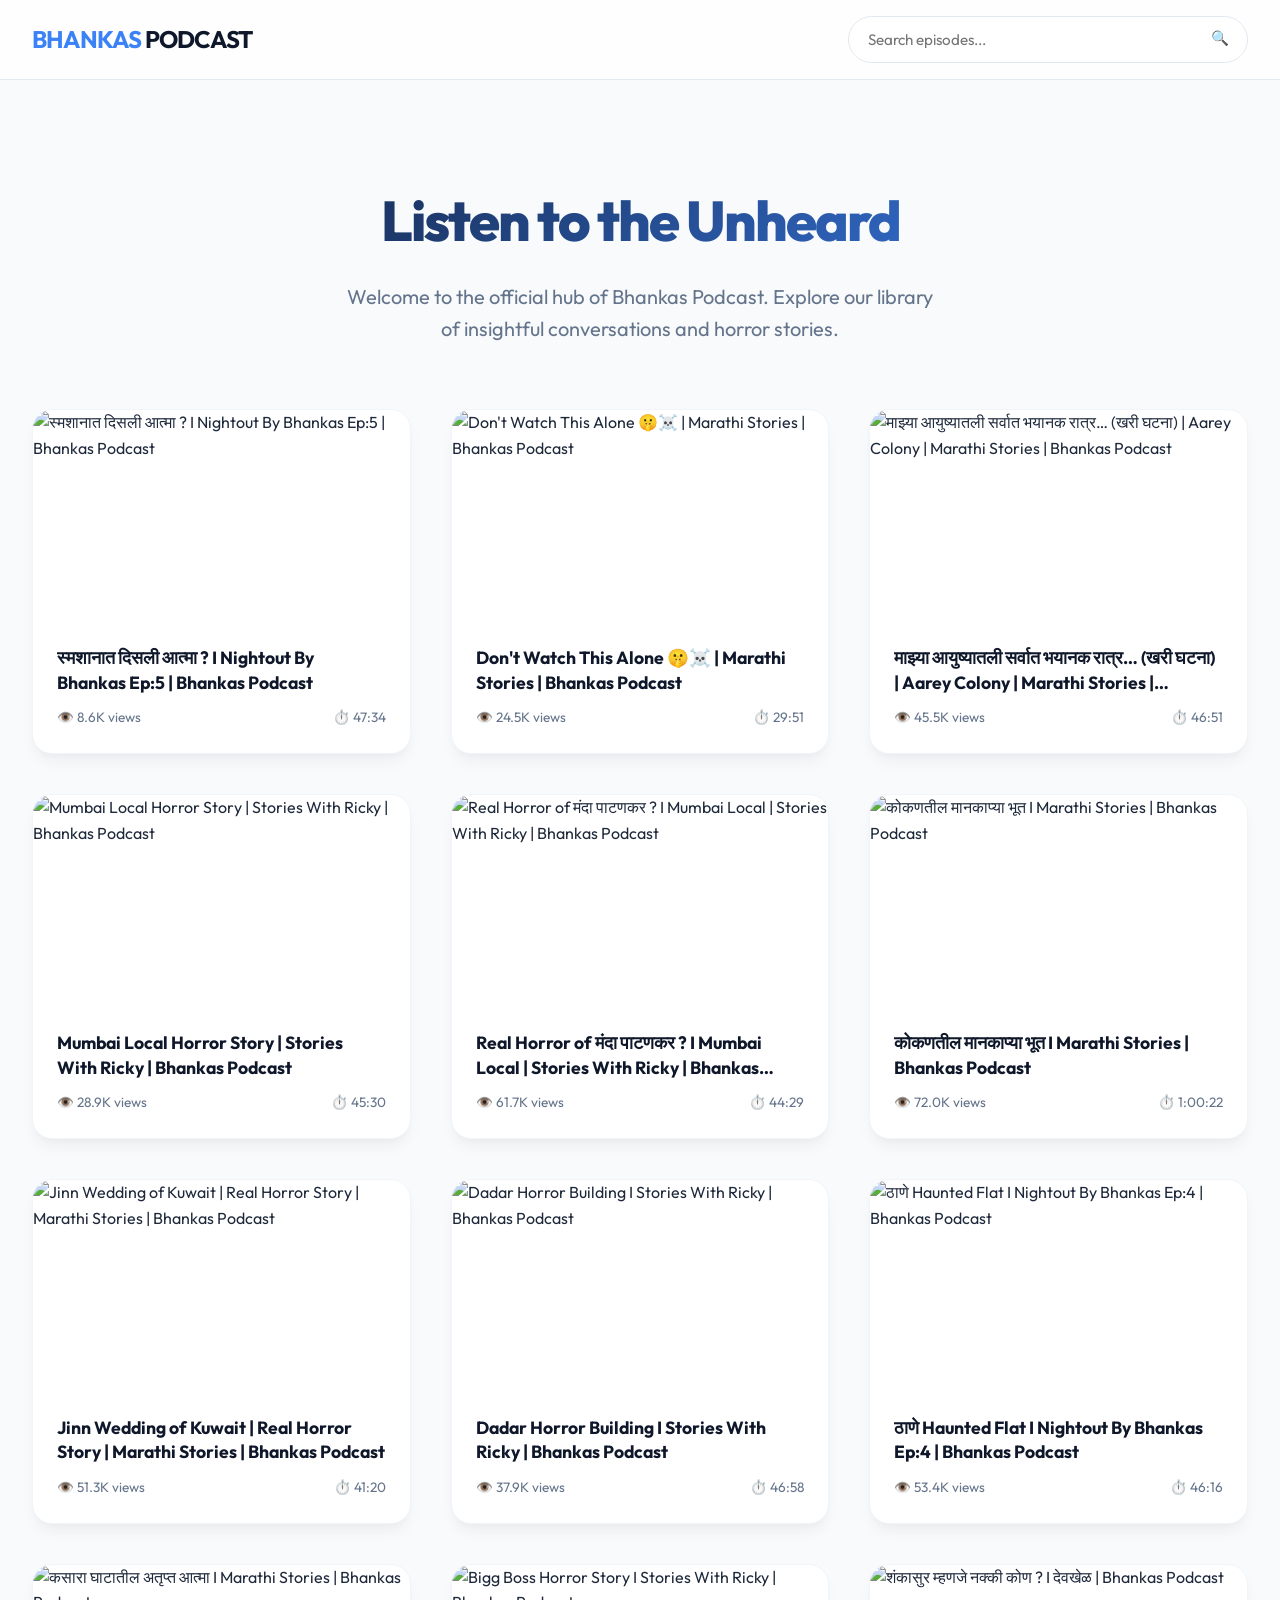
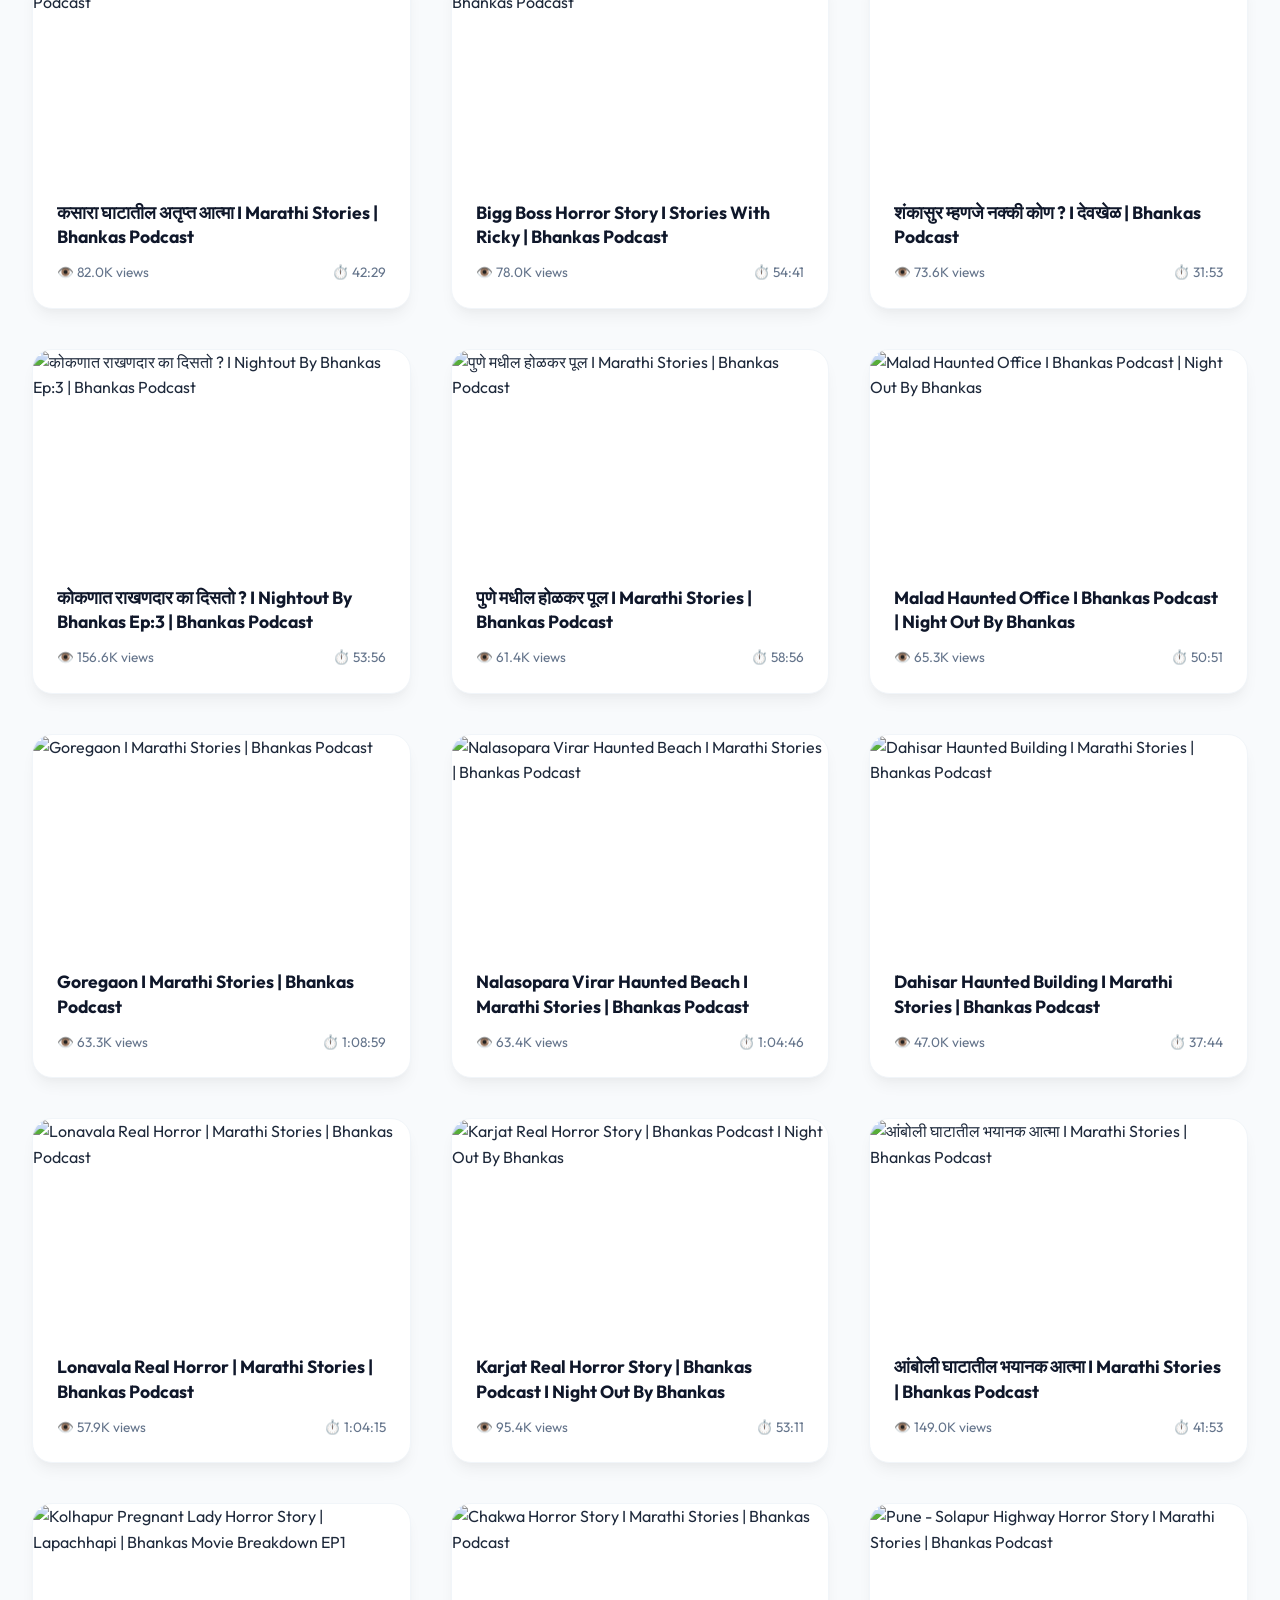
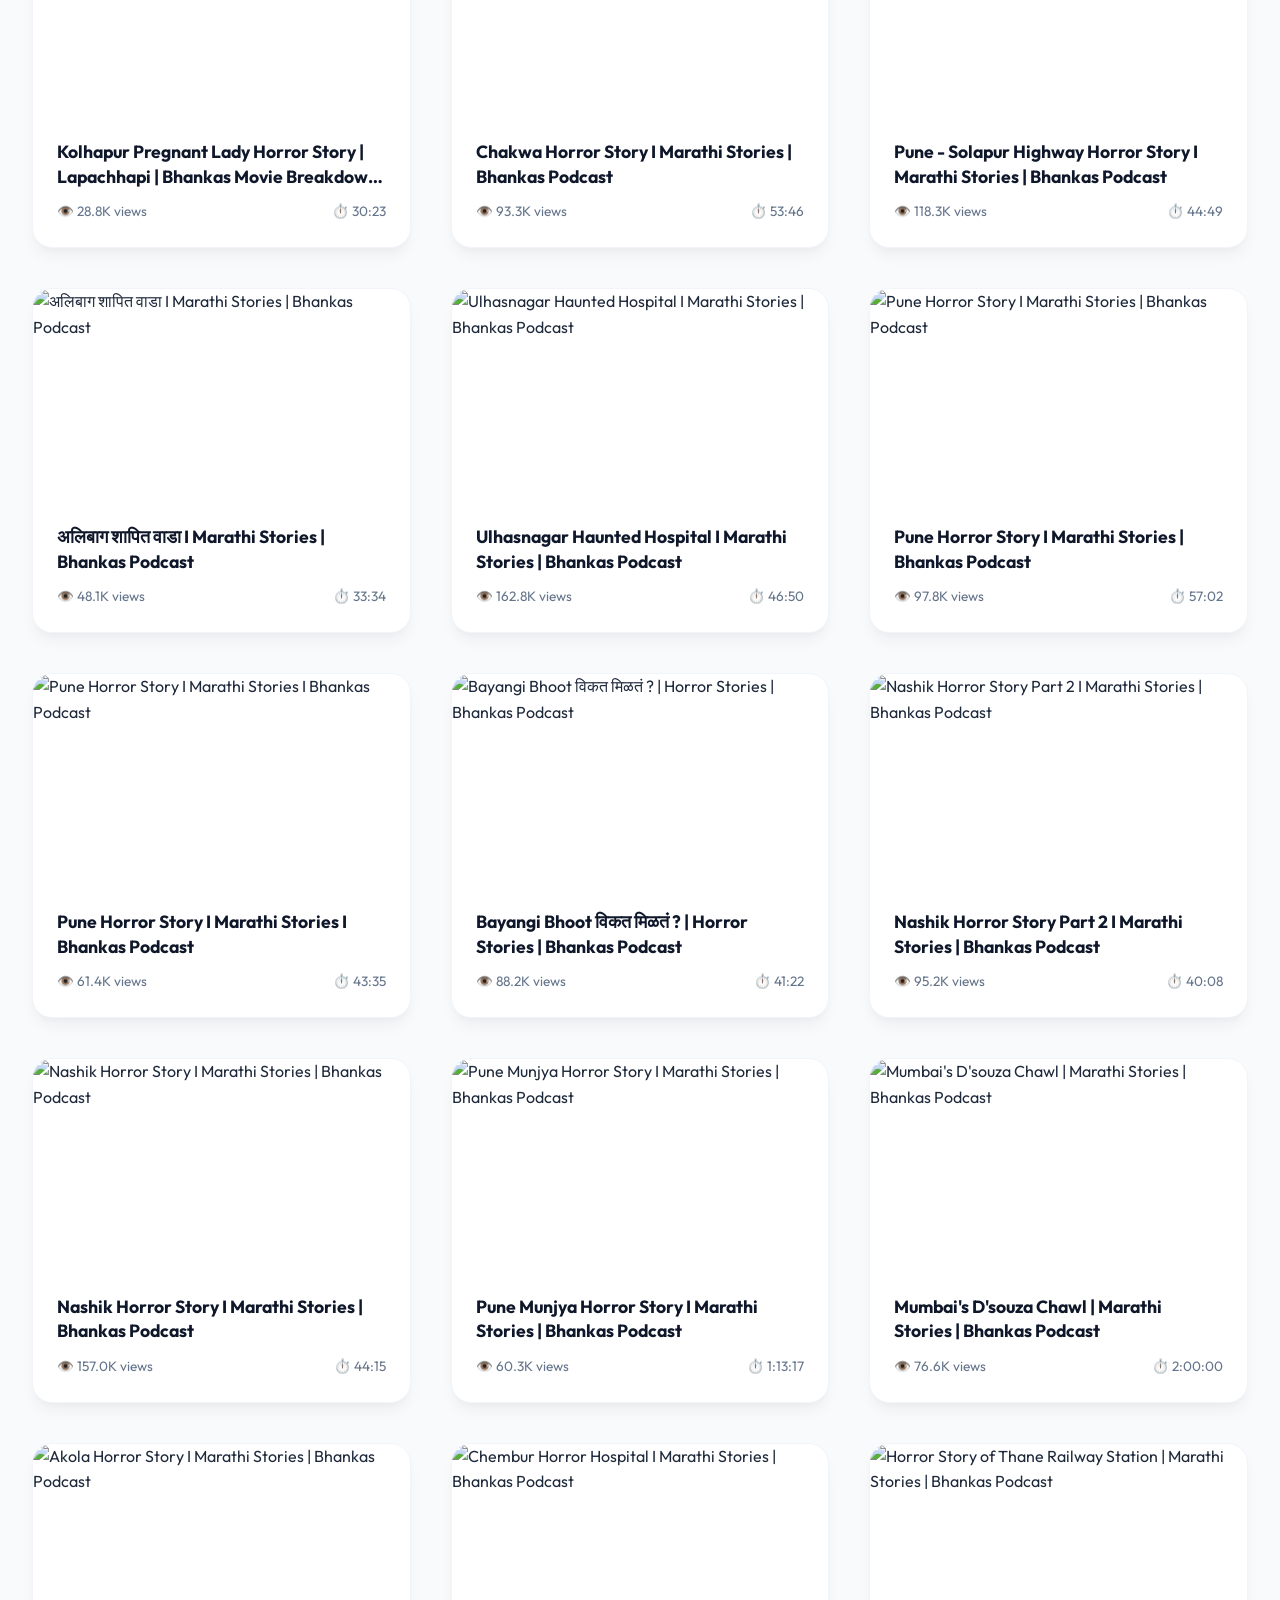
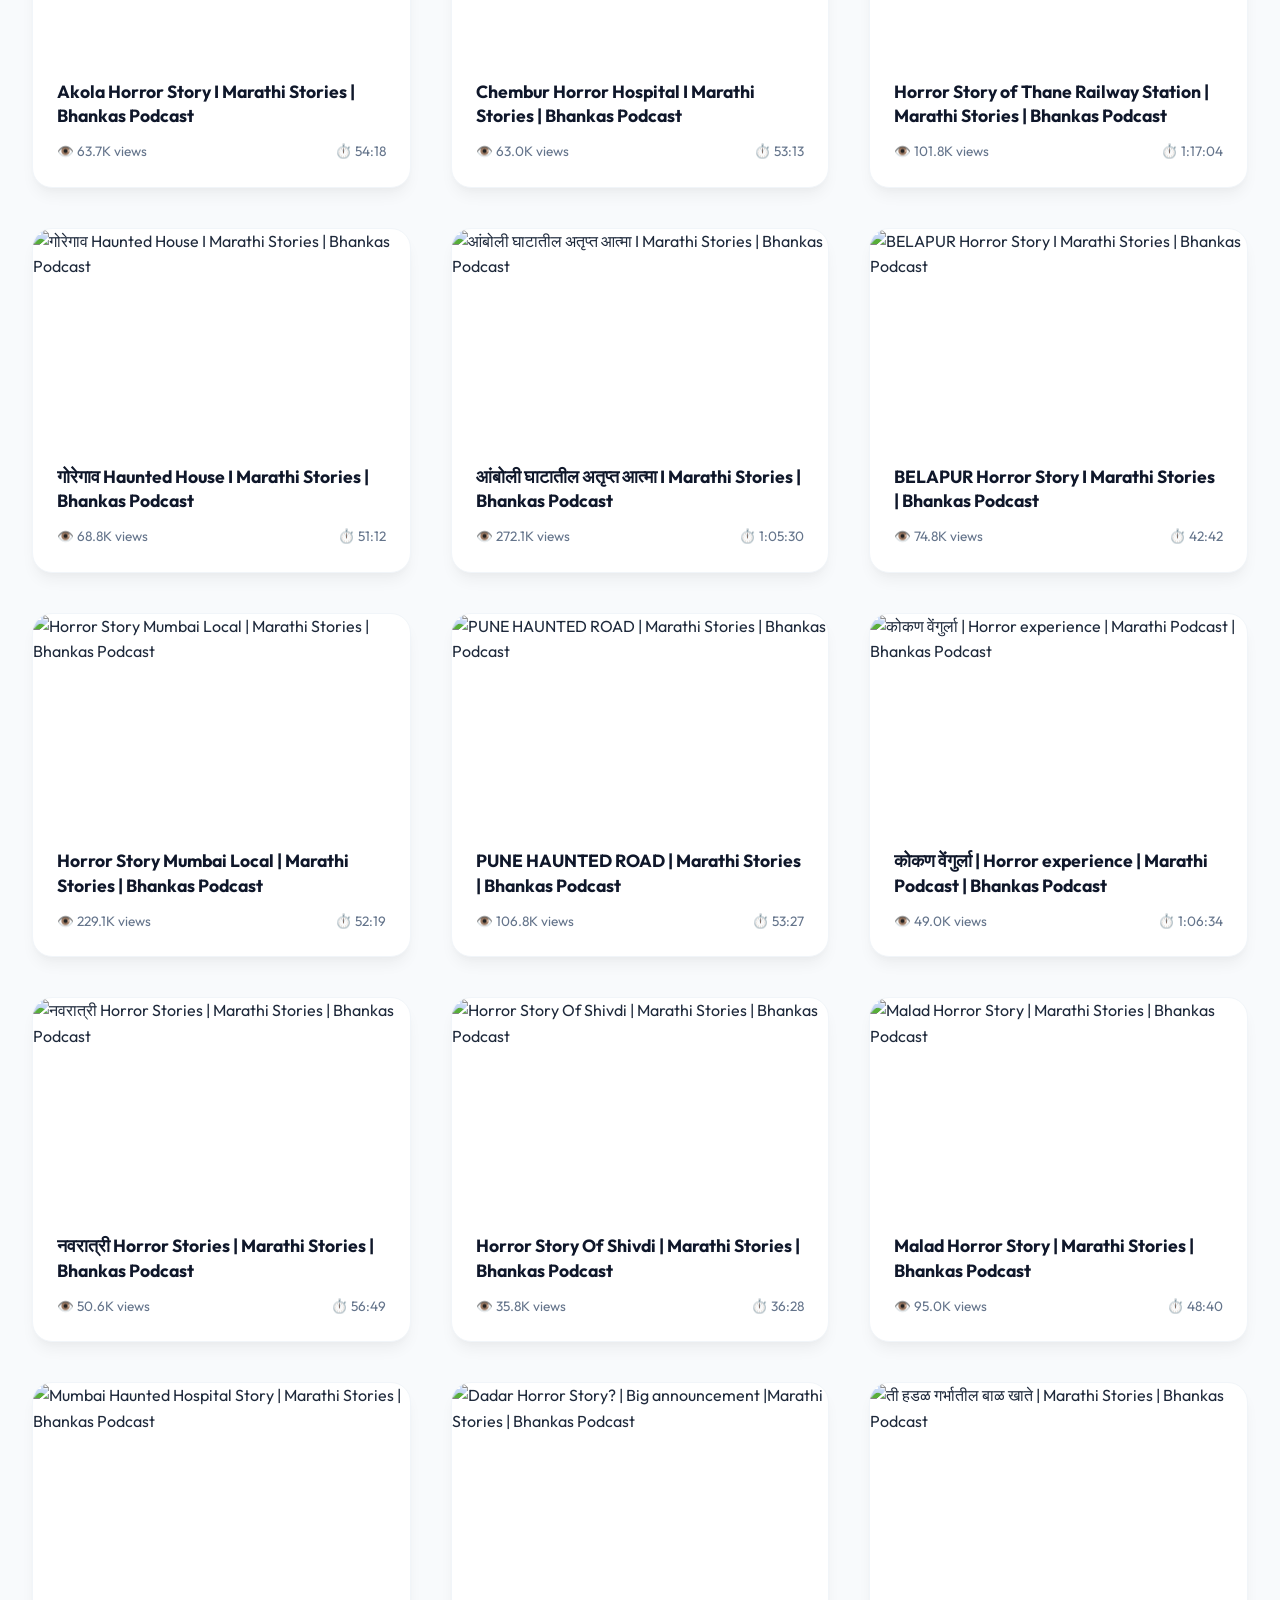
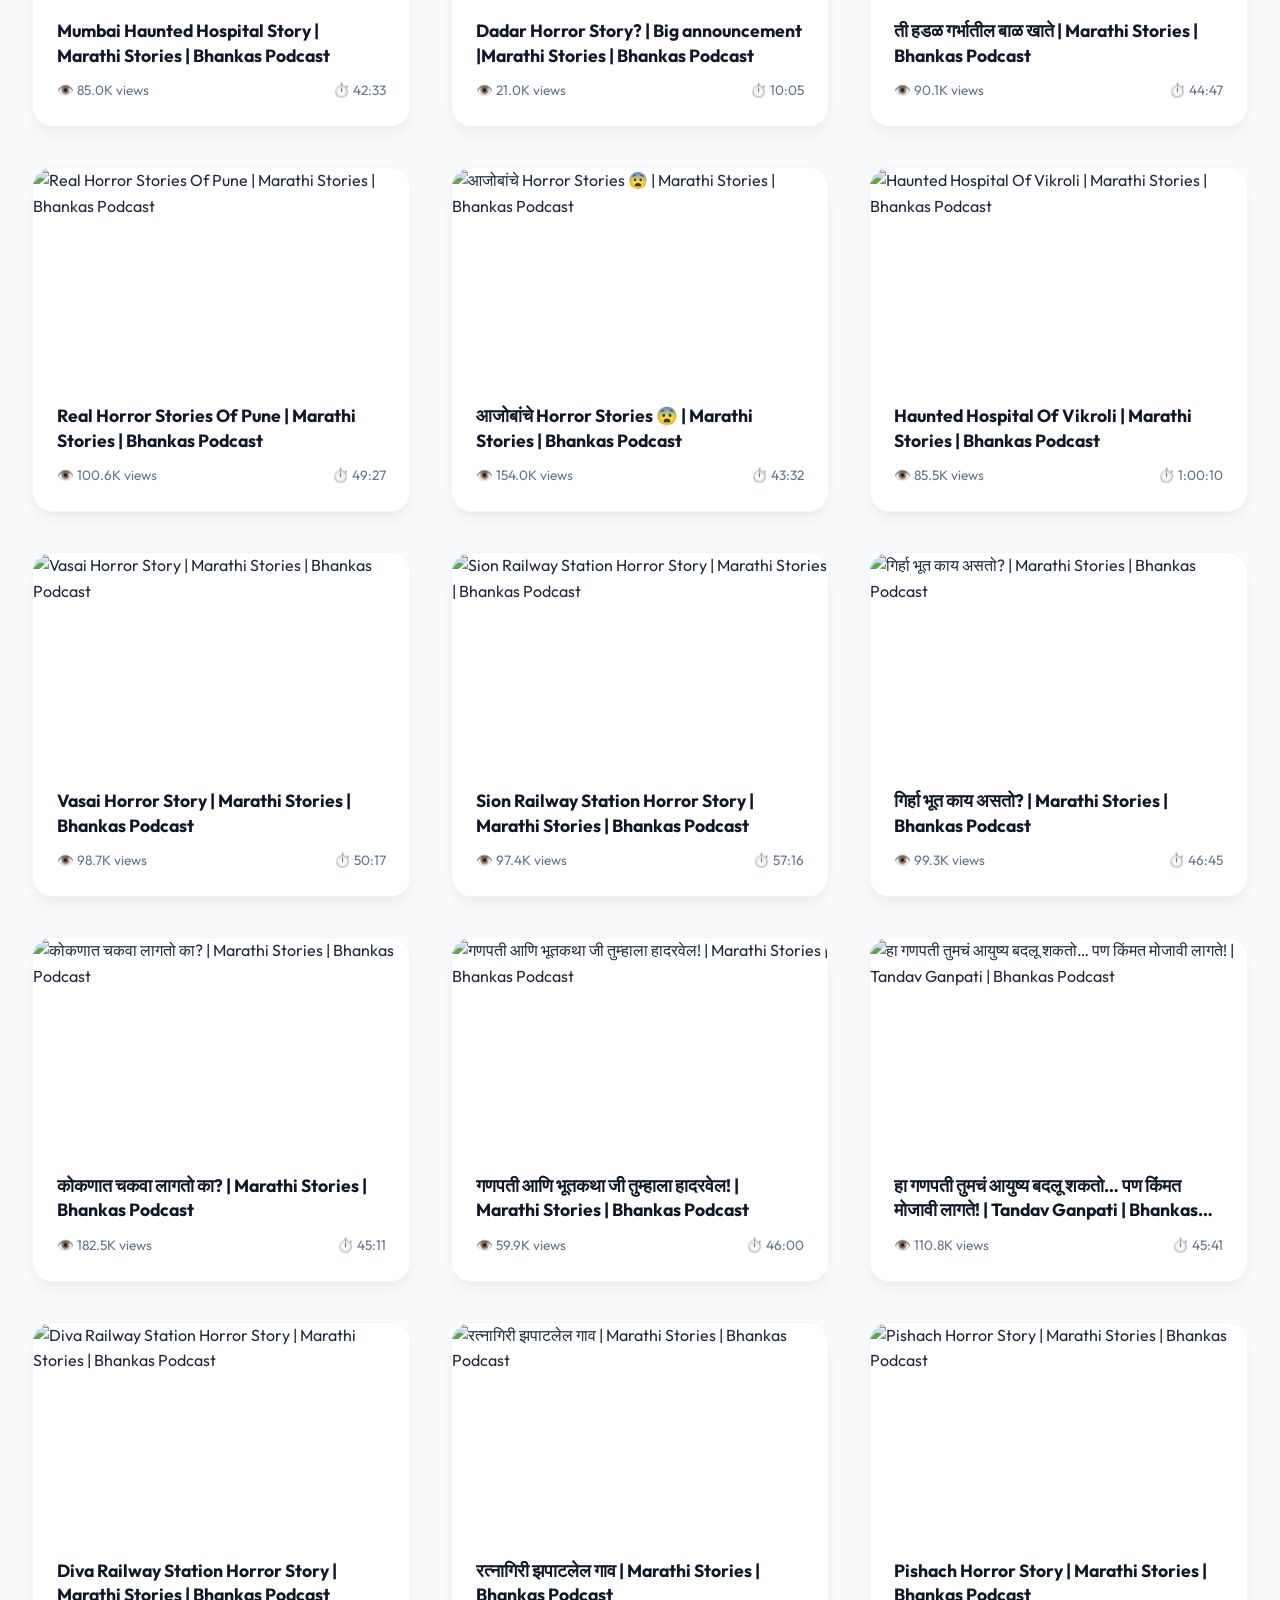
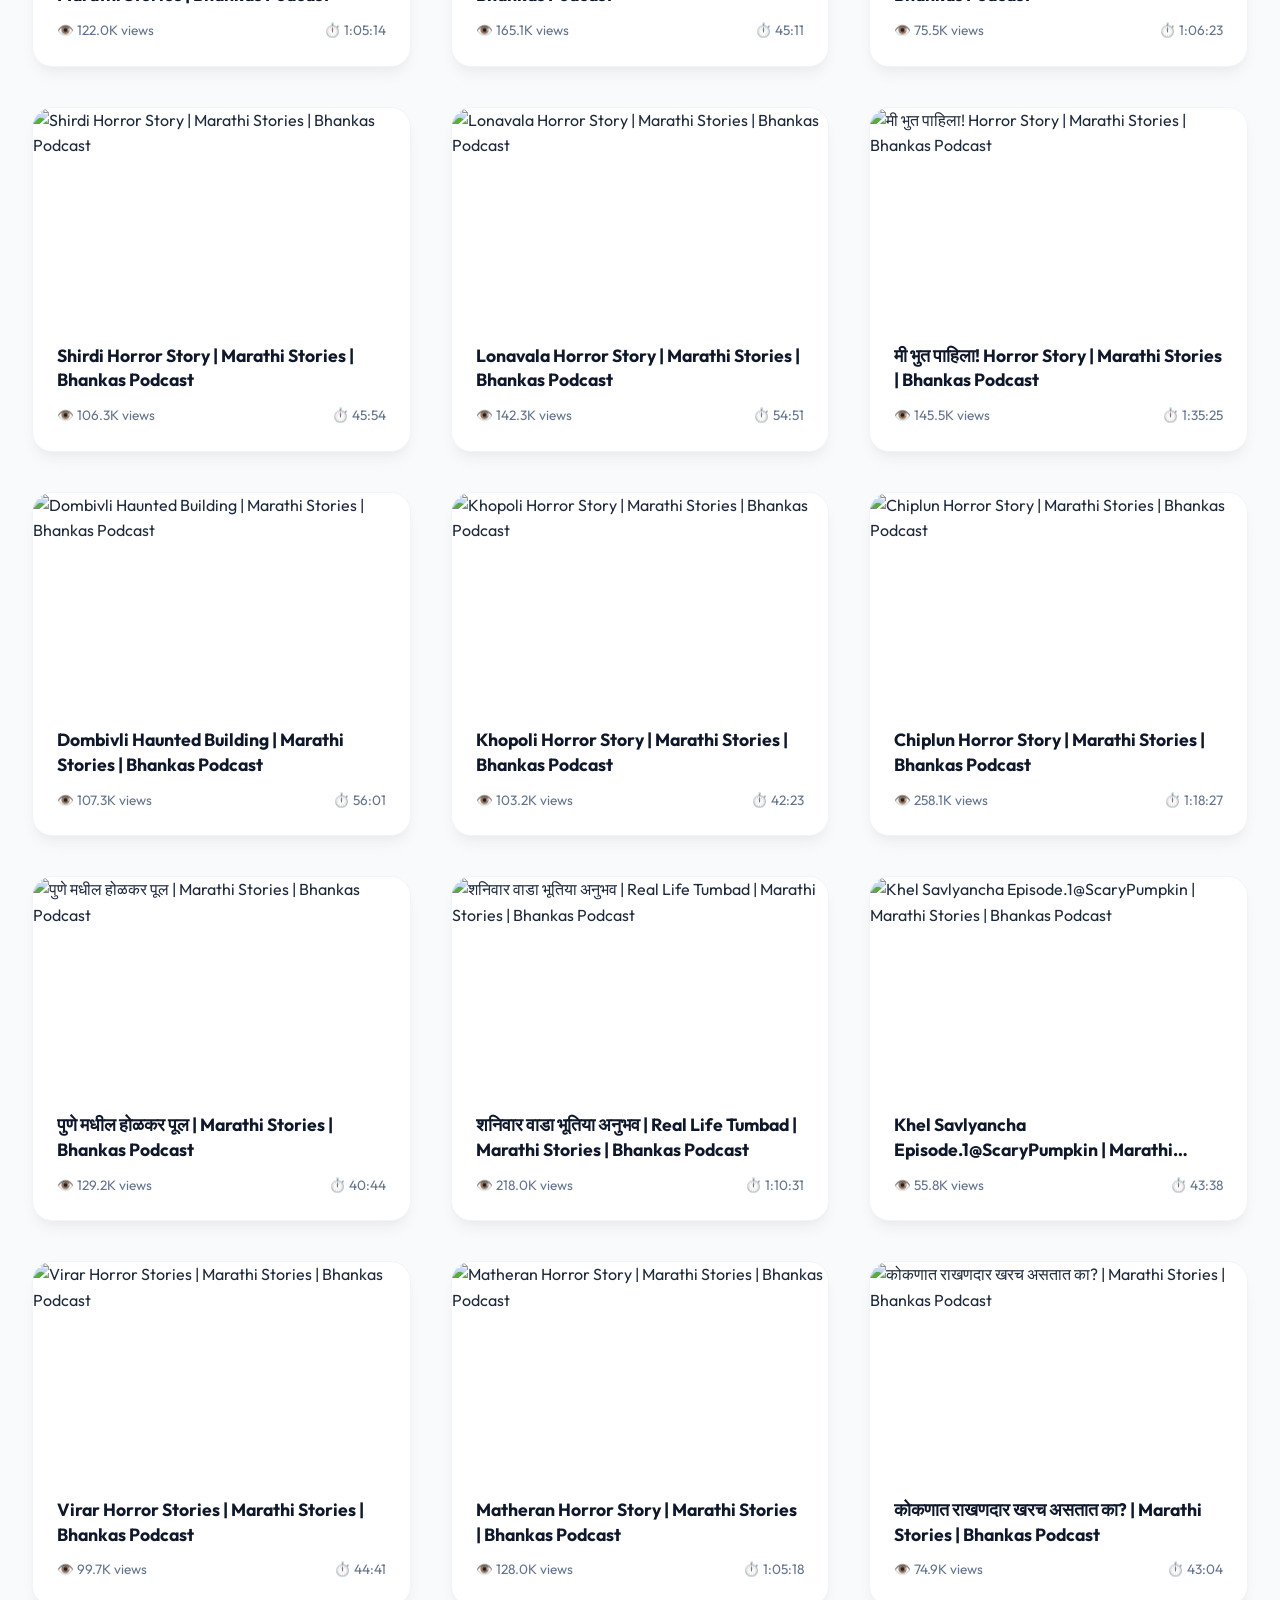
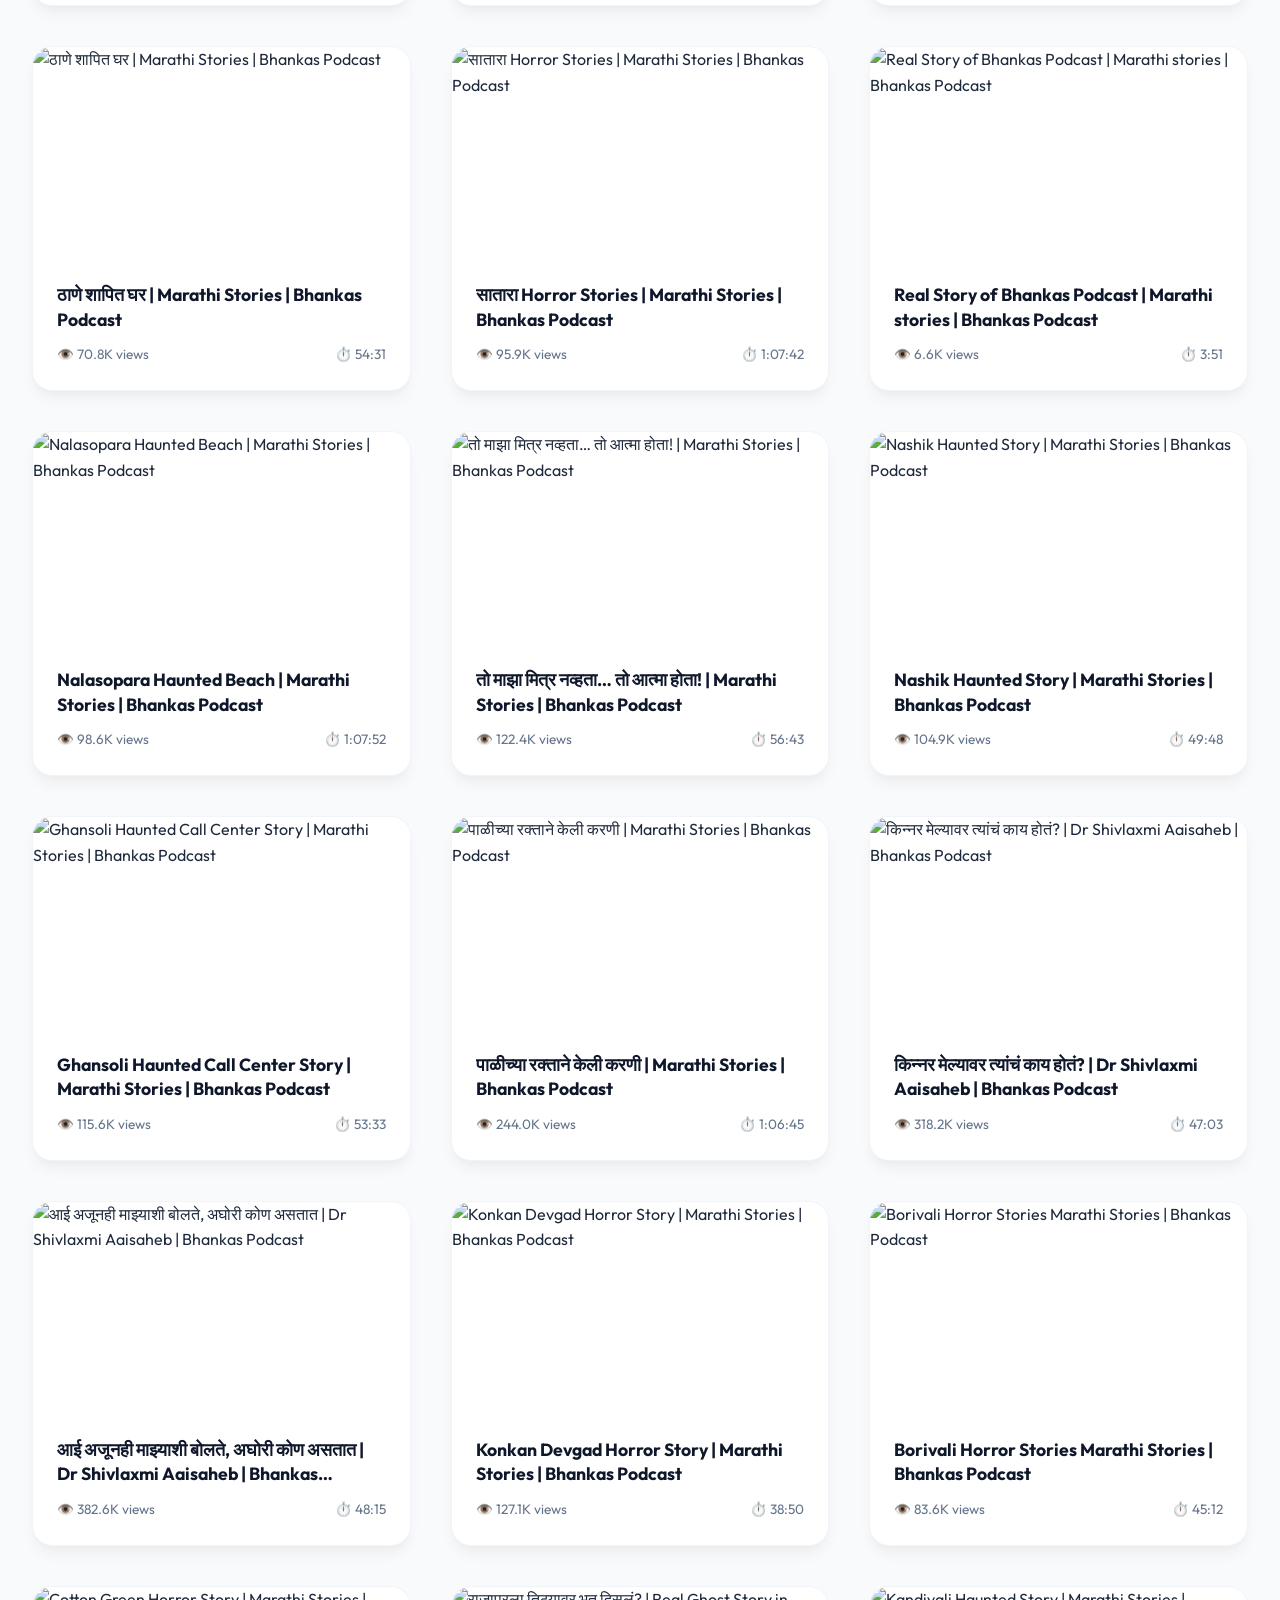
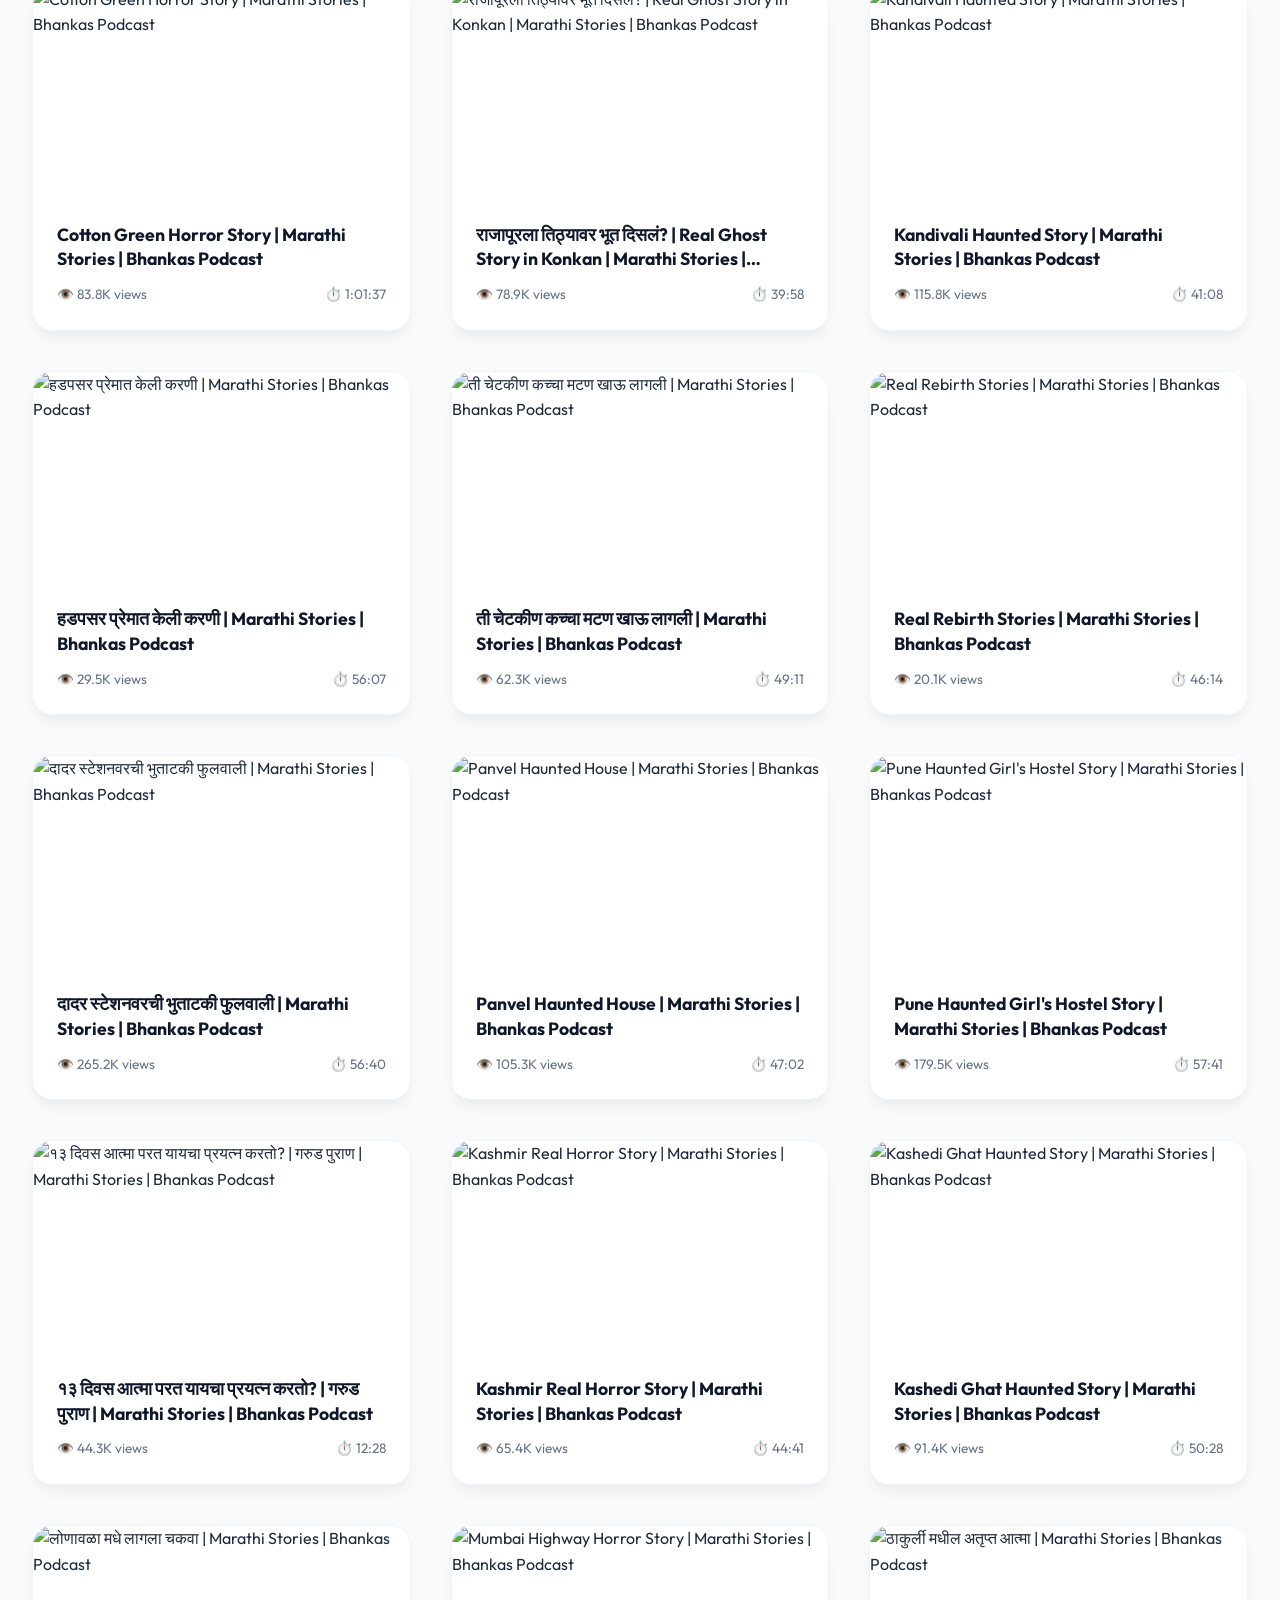
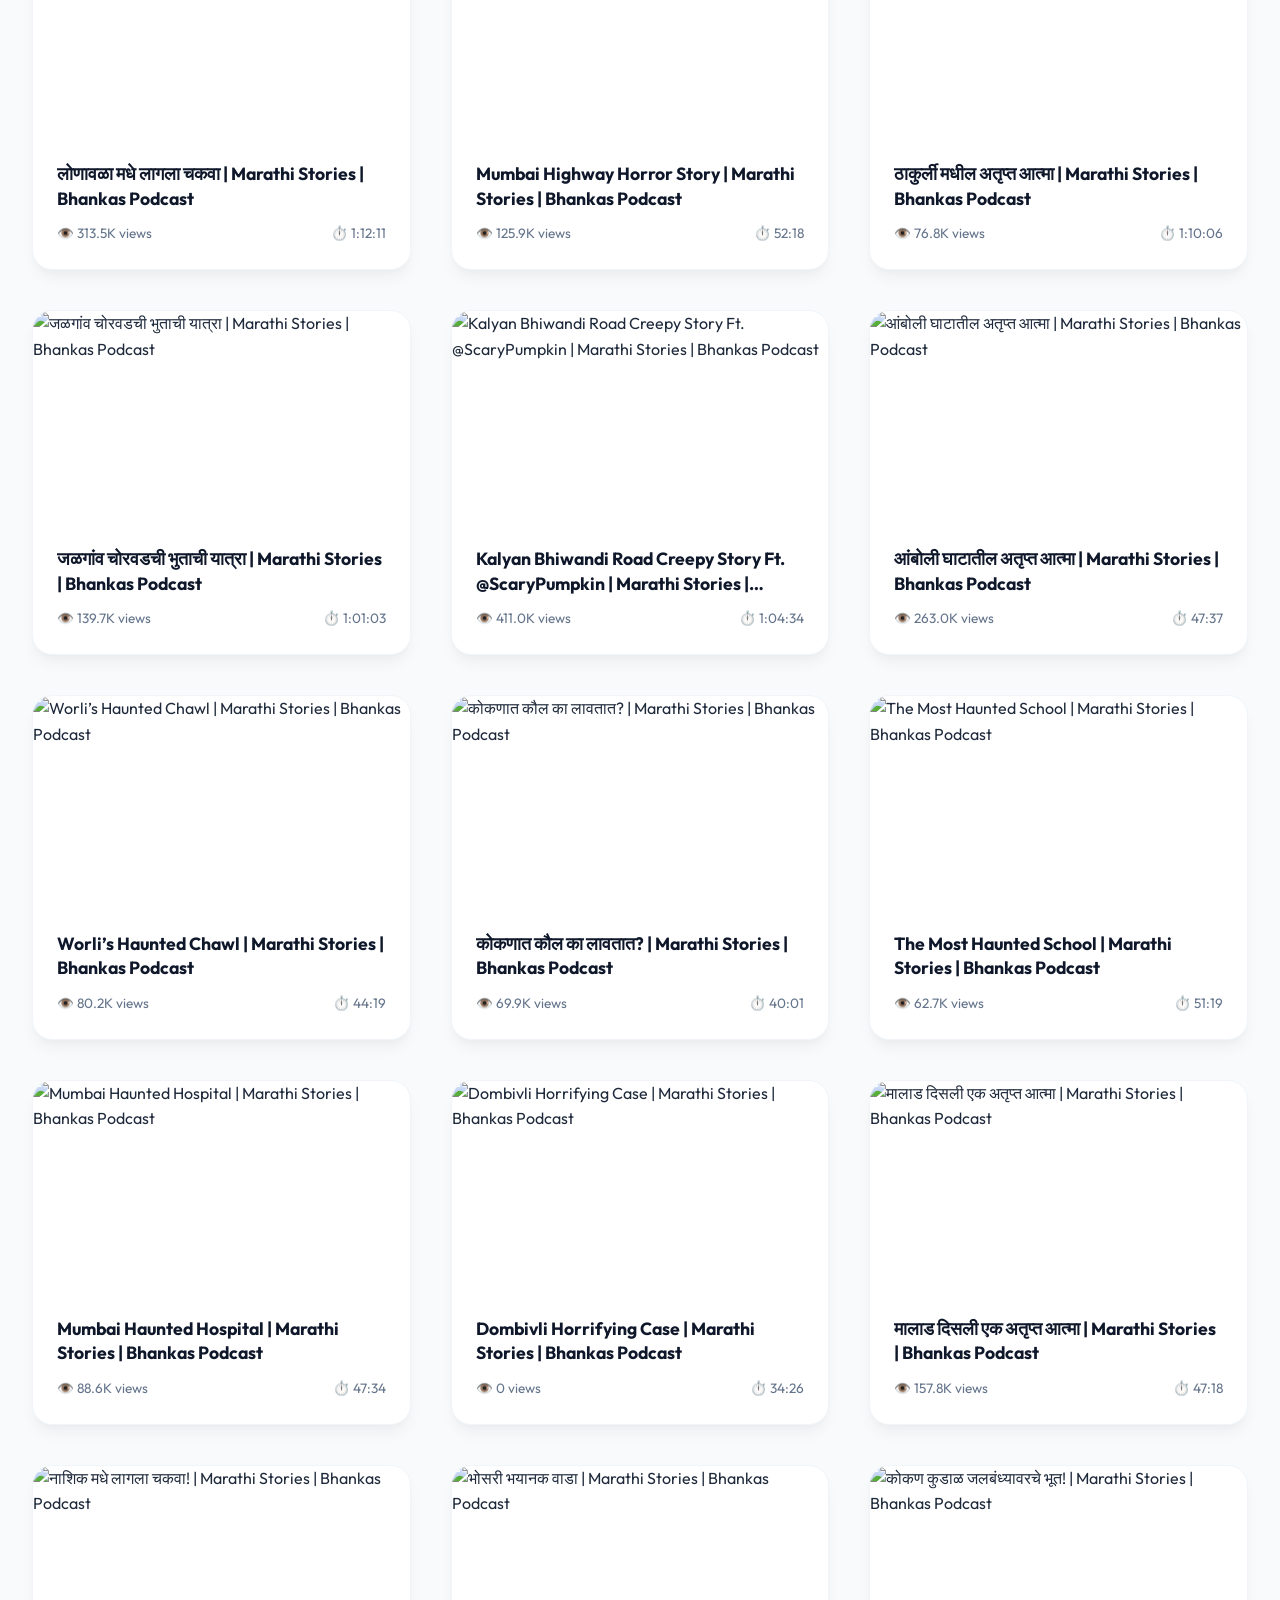
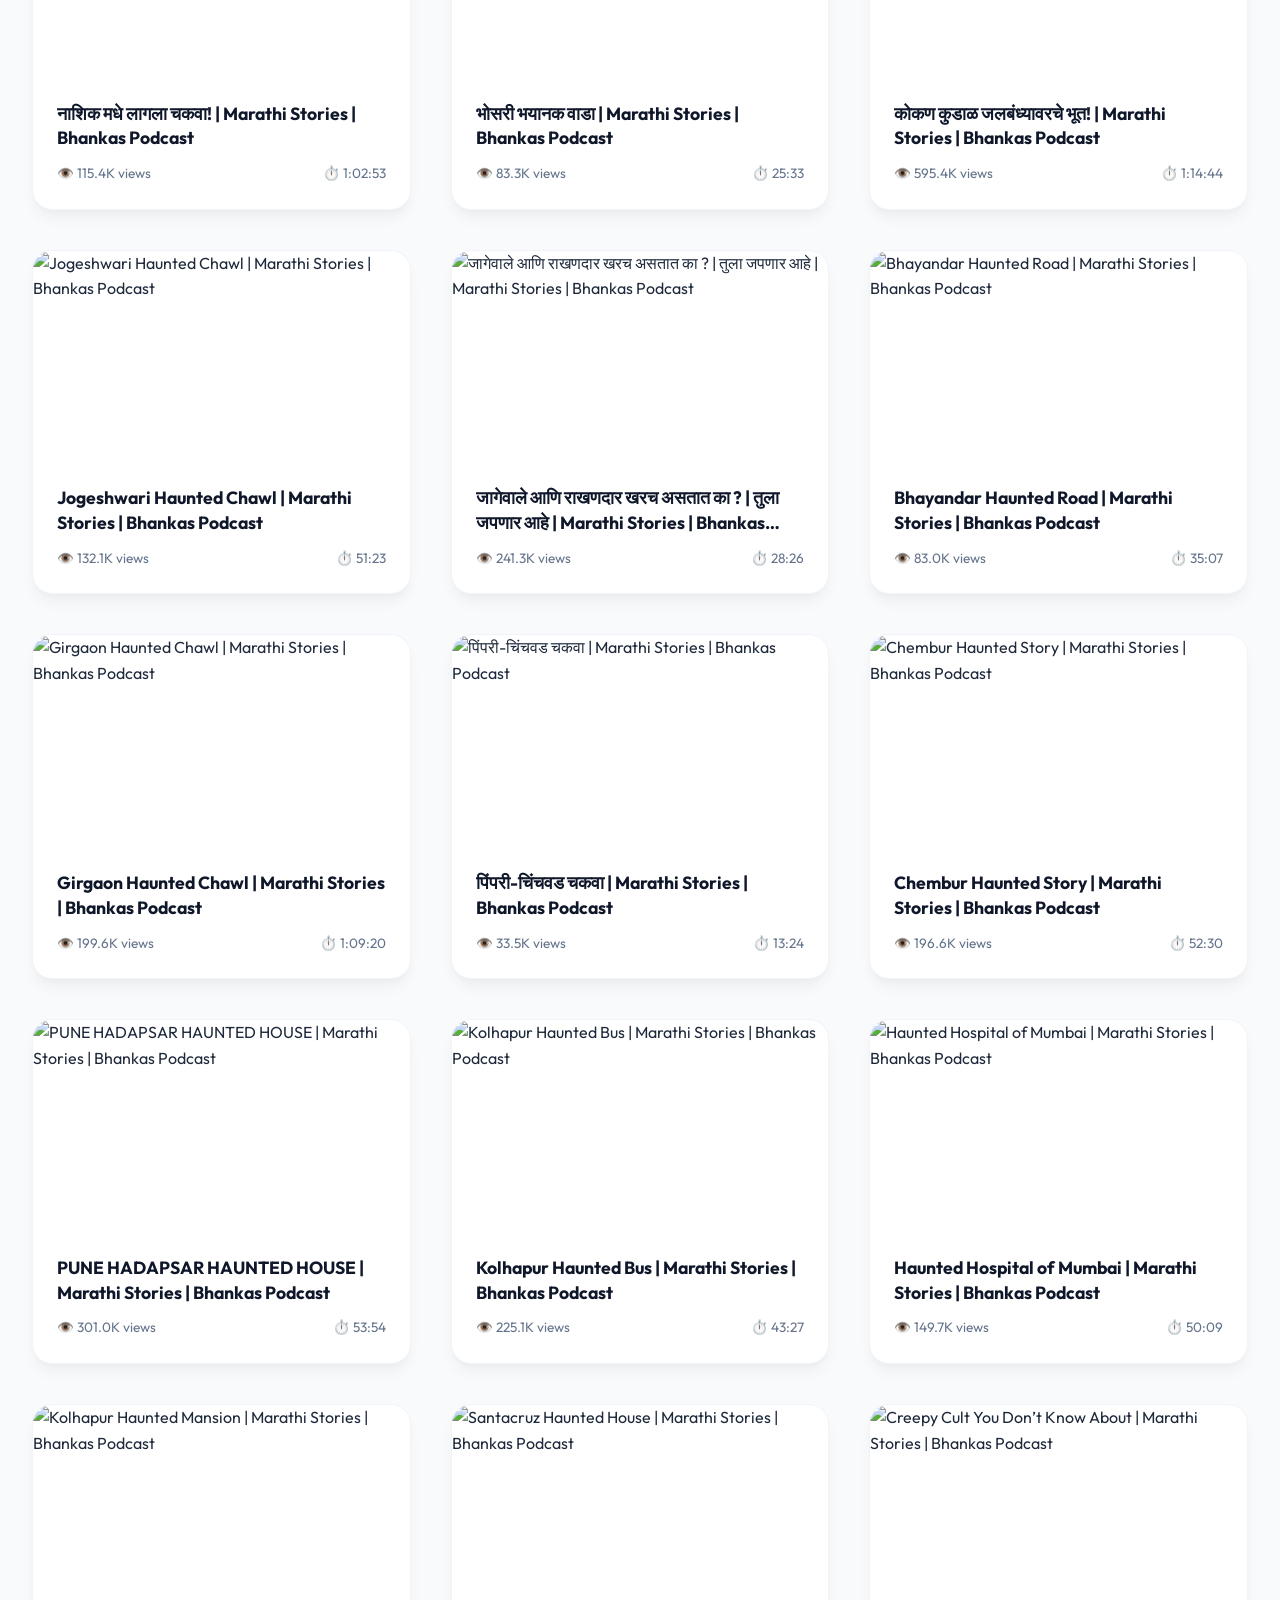
==== website/index.html @ 63ab2a9d "Add premium white-themed website frontend" ====
<!DOCTYPE html>
<html lang="en">
<head>
    <meta charset="UTF-8">
    <meta name="viewport" content="width=device-width, initial-scale=1.0">
    <title>Bhankas Podcast | Watch All Episodes</title>
    <meta name="description" content="Discover the latest episodes of Bhankas Podcast. Watch high-quality video content directly from our official YouTube feed.">
    <link rel="stylesheet" href="style.css">
    <link rel="preconnect" href="https://fonts.googleapis.com">
    <link rel="preconnect" href="https://fonts.gstatic.com" crossorigin>
    <link href="https://fonts.googleapis.com/css2?family=Outfit:wght@300;400;600;700&display=swap" rel="stylesheet">
</head>
<body>
    <header class="navbar">
        <div class="container">
            <div class="logo">
                <span class="logo-accent">BHANKAS</span> PODCAST
            </div>
            <div class="search-bar">
                <input type="text" id="searchInput" placeholder="Search episodes...">
                <div class="search-icon">🔍</div>
            </div>
        </div>
    </header>

    <main>
        <section class="hero">
            <div class="container">
                <h1>Listen to the Unheard</h1>
                <p>Welcome to the official hub of Bhankas Podcast. Explore our library of insightful conversations and horror stories.</p>
            </div>
        </section>

        <section class="video-feed">
            <div class="container" id="videoContainer">
                <!-- Videos will be injected here by JS -->
                <div class="loader">Loading episodes...</div>
            </div>
        </section>
    </main>

    <footer class="footer">
        <div class="container">
            <p>&copy; 2026 Bhankas Podcast. All rights reserved.</p>
            <div class="footer-links">
                <a href="https://www.youtube.com/@BhankasPodcast" target="_blank">YouTube</a>
                <a href="#">Instagram</a>
                <a href="#">Spotify</a>
            </div>
        </div>
    </footer>

    <script src="app.js"></script>
</body>
</html>
---- website/style.css ----
:root {
    --bg-white: #ffffff;
    --bg-soft: #f8fafc;
    --primary: #0f172a;
    --accent: #3b82f6;
    --text-main: #1e293b;
    --text-muted: #64748b;
    --card-shadow: 0 10px 15px -3px rgba(0, 0, 0, 0.05), 0 4px 6px -2px rgba(0, 0, 0, 0.02);
    --transition: all 0.3s cubic-bezier(0.4, 0, 0.2, 1);
}

* {
    margin: 0;
    padding: 0;
    box-sizing: border-box;
}

body {
    font-family: 'Outfit', sans-serif;
    background-color: var(--bg-soft);
    color: var(--text-main);
    line-height: 1.6;
}

.container {
    max-width: 1280px;
    margin: 0 auto;
    padding: 0 2rem;
}

/* Navbar */
.navbar {
    background-color: rgba(255, 255, 255, 0.8);
    backdrop-filter: blur(12px);
    position: sticky;
    top: 0;
    z-index: 100;
    padding: 1rem 0;
    border-bottom: 1px solid #e2e8f0;
}

.navbar .container {
    display: flex;
    justify-content: space-between;
    align-items: center;
}

.logo {
    font-size: 1.5rem;
    font-weight: 700;
    letter-spacing: -1px;
    color: var(--primary);
}

.logo-accent {
    color: var(--accent);
}

.search-bar {
    position: relative;
    width: 100%;
    max-width: 400px;
}

.search-bar input {
    width: 100%;
    padding: 0.8rem 1.2rem;
    padding-right: 3rem;
    border-radius: 50px;
    border: 1px solid #e2e8f0;
    background-color: var(--bg-white);
    font-family: inherit;
    font-size: 0.95rem;
    transition: var(--transition);
}

.search-bar input:focus {
    outline: none;
    border-color: var(--accent);
    box-shadow: 0 0 0 4px rgba(59, 130, 246, 0.1);
}

.search-icon {
    position: absolute;
    right: 1.2rem;
    top: 50%;
    transform: translateY(-50%);
    color: var(--text-muted);
    font-size: 0.9rem;
}

/* Hero */
.hero {
    padding: 6rem 0 4rem;
    text-align: center;
}

.hero h1 {
    font-size: 3.5rem;
    font-weight: 800;
    letter-spacing: -2px;
    margin-bottom: 1rem;
    background: linear-gradient(135deg, #0f172a 0%, #3b82f6 100%);
    -webkit-background-clip: text;
    -webkit-text-fill-color: transparent;
}

.hero p {
    font-size: 1.25rem;
    color: var(--text-muted);
    max-width: 600px;
    margin: 0 auto;
}

/* Video Feed */
.video-grid {
    display: grid;
    grid-template-columns: repeat(auto-fill, minmax(300px, 1fr));
    gap: 2.5rem;
    padding-bottom: 6rem;
}

.video-card {
    background: var(--bg-white);
    border-radius: 20px;
    overflow: hidden;
    box-shadow: var(--card-shadow);
    transition: var(--transition);
    border: 1px solid #f1f5f9;
    cursor: pointer;
    position: relative;
    display: flex;
    flex-direction: column;
}

.video-card:hover {
    transform: translateY(-10px);
    box-shadow: 0 20px 25px -5px rgba(0, 0, 0, 0.1), 0 10px 10px -5px rgba(0, 0, 0, 0.04);
}

.thumbnail-container {
    position: relative;
    width: 100%;
    padding-top: 56.25%; /* 16:9 Aspect Ratio */
    overflow: hidden;
}

.thumbnail-container img {
    position: absolute;
    top: 0;
    left: 0;
    width: 100%;
    height: 100%;
    object-fit: cover;
    transition: var(--transition);
}

.video-card:hover .thumbnail-container img {
    transform: scale(1.05);
}

.video-info {
    padding: 1.5rem;
    flex-grow: 1;
    display: flex;
    flex-direction: column;
}

.video-title {
    font-size: 1.1rem;
    font-weight: 700;
    margin-bottom: 0.75rem;
    color: var(--primary);
    display: -webkit-box;
    -webkit-line-clamp: 2;
    -webkit-box-orient: vertical;
    overflow: hidden;
    line-height: 1.4;
}

.video-meta {
    font-size: 0.85rem;
    color: var(--text-muted);
    display: flex;
    justify-content: space-between;
    align-items: center;
    margin-top: auto;
}

.view-count {
    display: flex;
    align-items: center;
    gap: 0.4rem;
}

/* Footer */
.footer {
    padding: 4rem 0;
    border-top: 1px solid #e2e8f0;
    text-align: center;
}

.footer p {
    color: var(--text-muted);
    font-size: 0.95rem;
    margin-bottom: 1.5rem;
}

.footer-links {
    display: flex;
    justify-content: center;
    gap: 2rem;
}

.footer-links a {
    text-decoration: none;
    color: var(--text-main);
    font-weight: 600;
    font-size: 0.9rem;
    transition: var(--transition);
}

.footer-links a:hover {
    color: var(--accent);
}

/* Loader */
.loader {
    text-align: center;
    padding: 4rem;
    font-size: 1.2rem;
    color: var(--text-muted);
}

/* Responsive */
@media (max-width: 768px) {
    .hero h1 {
        font-size: 2.5rem;
    }
    .container {
        padding: 0 1.5rem;
    }
}
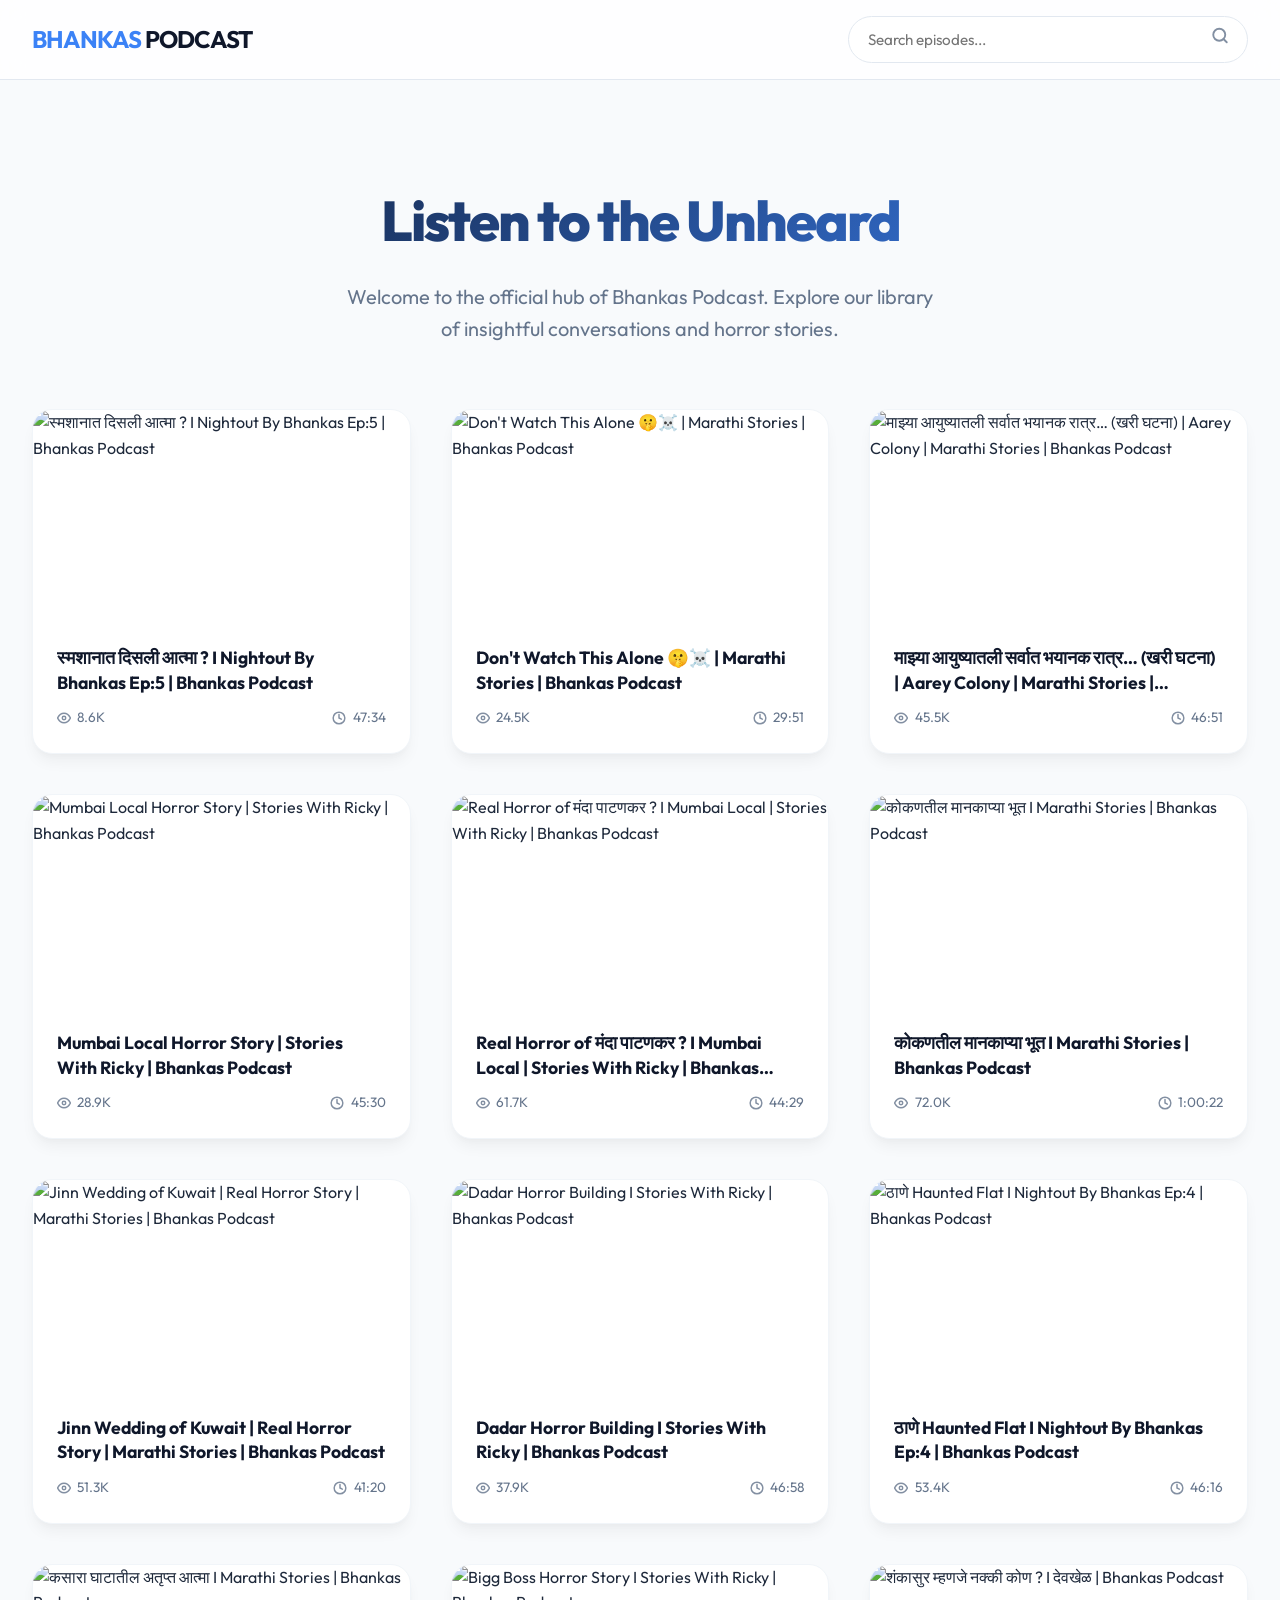
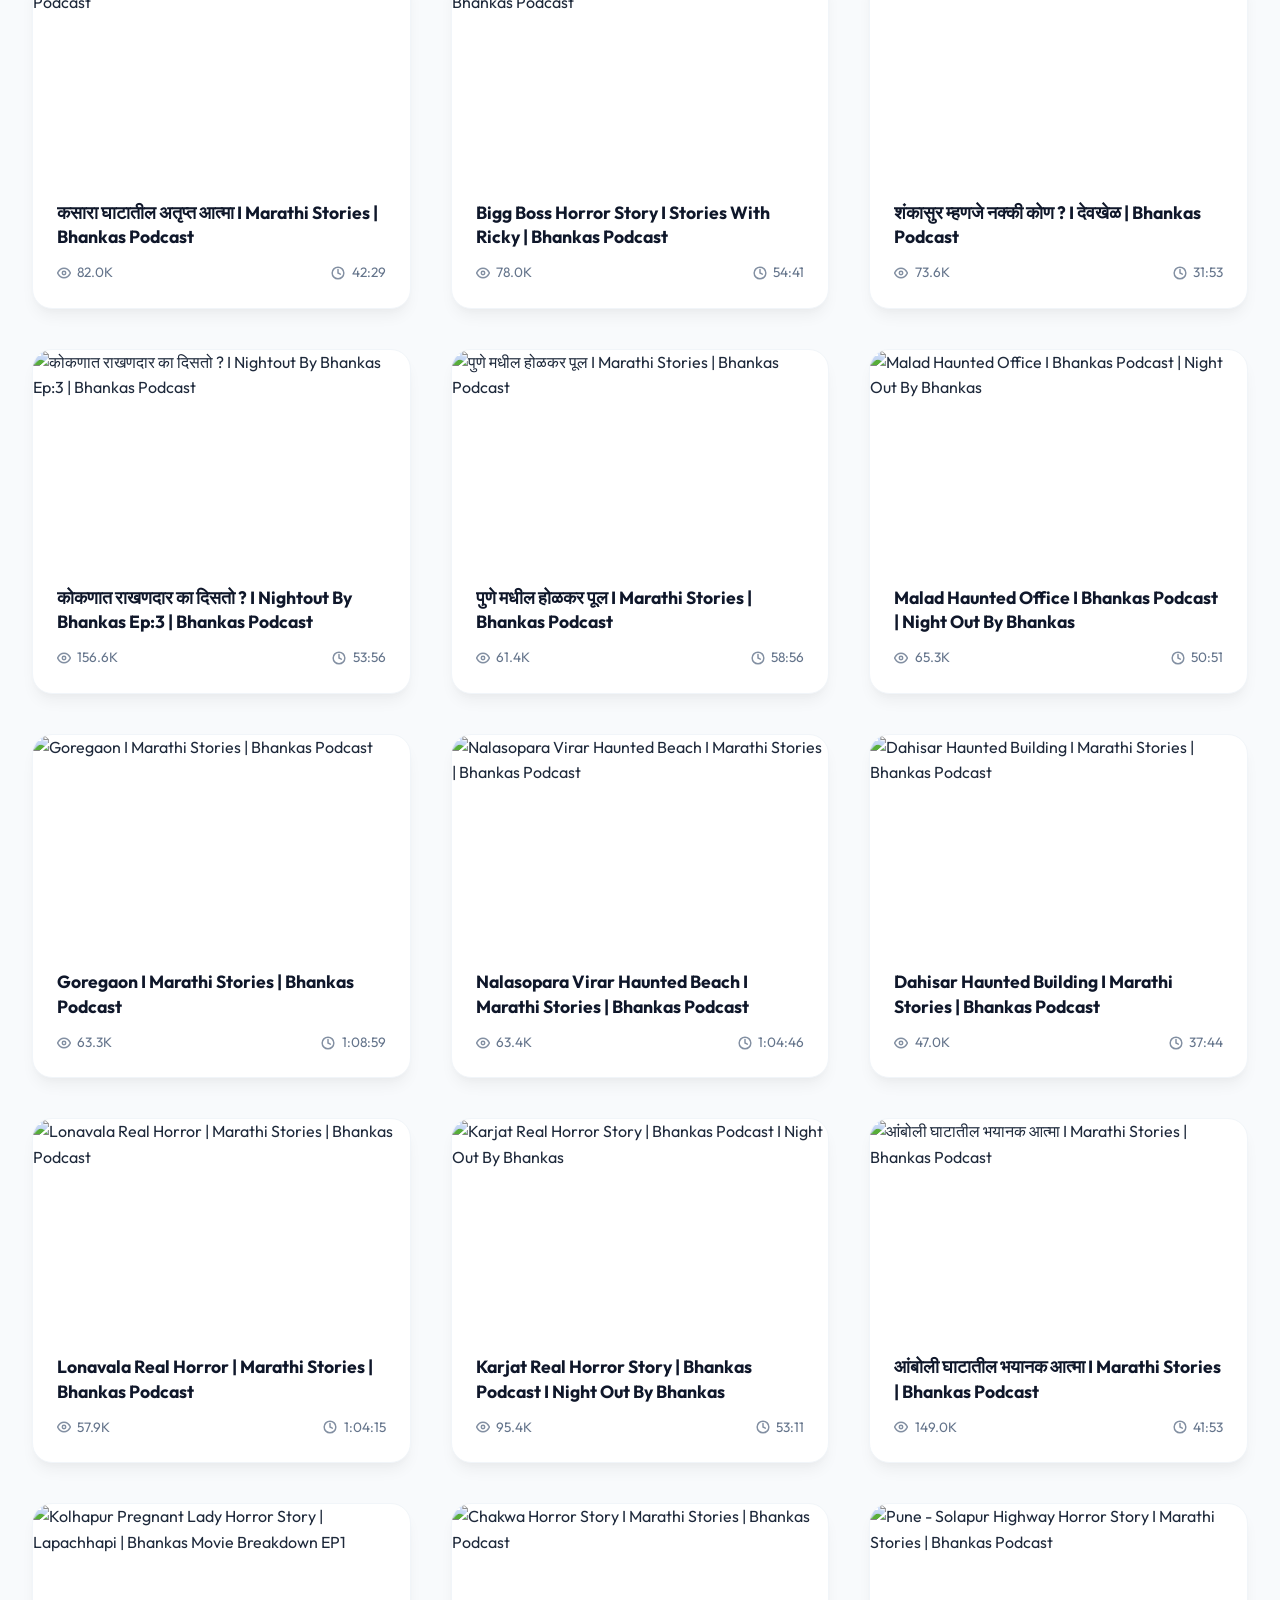
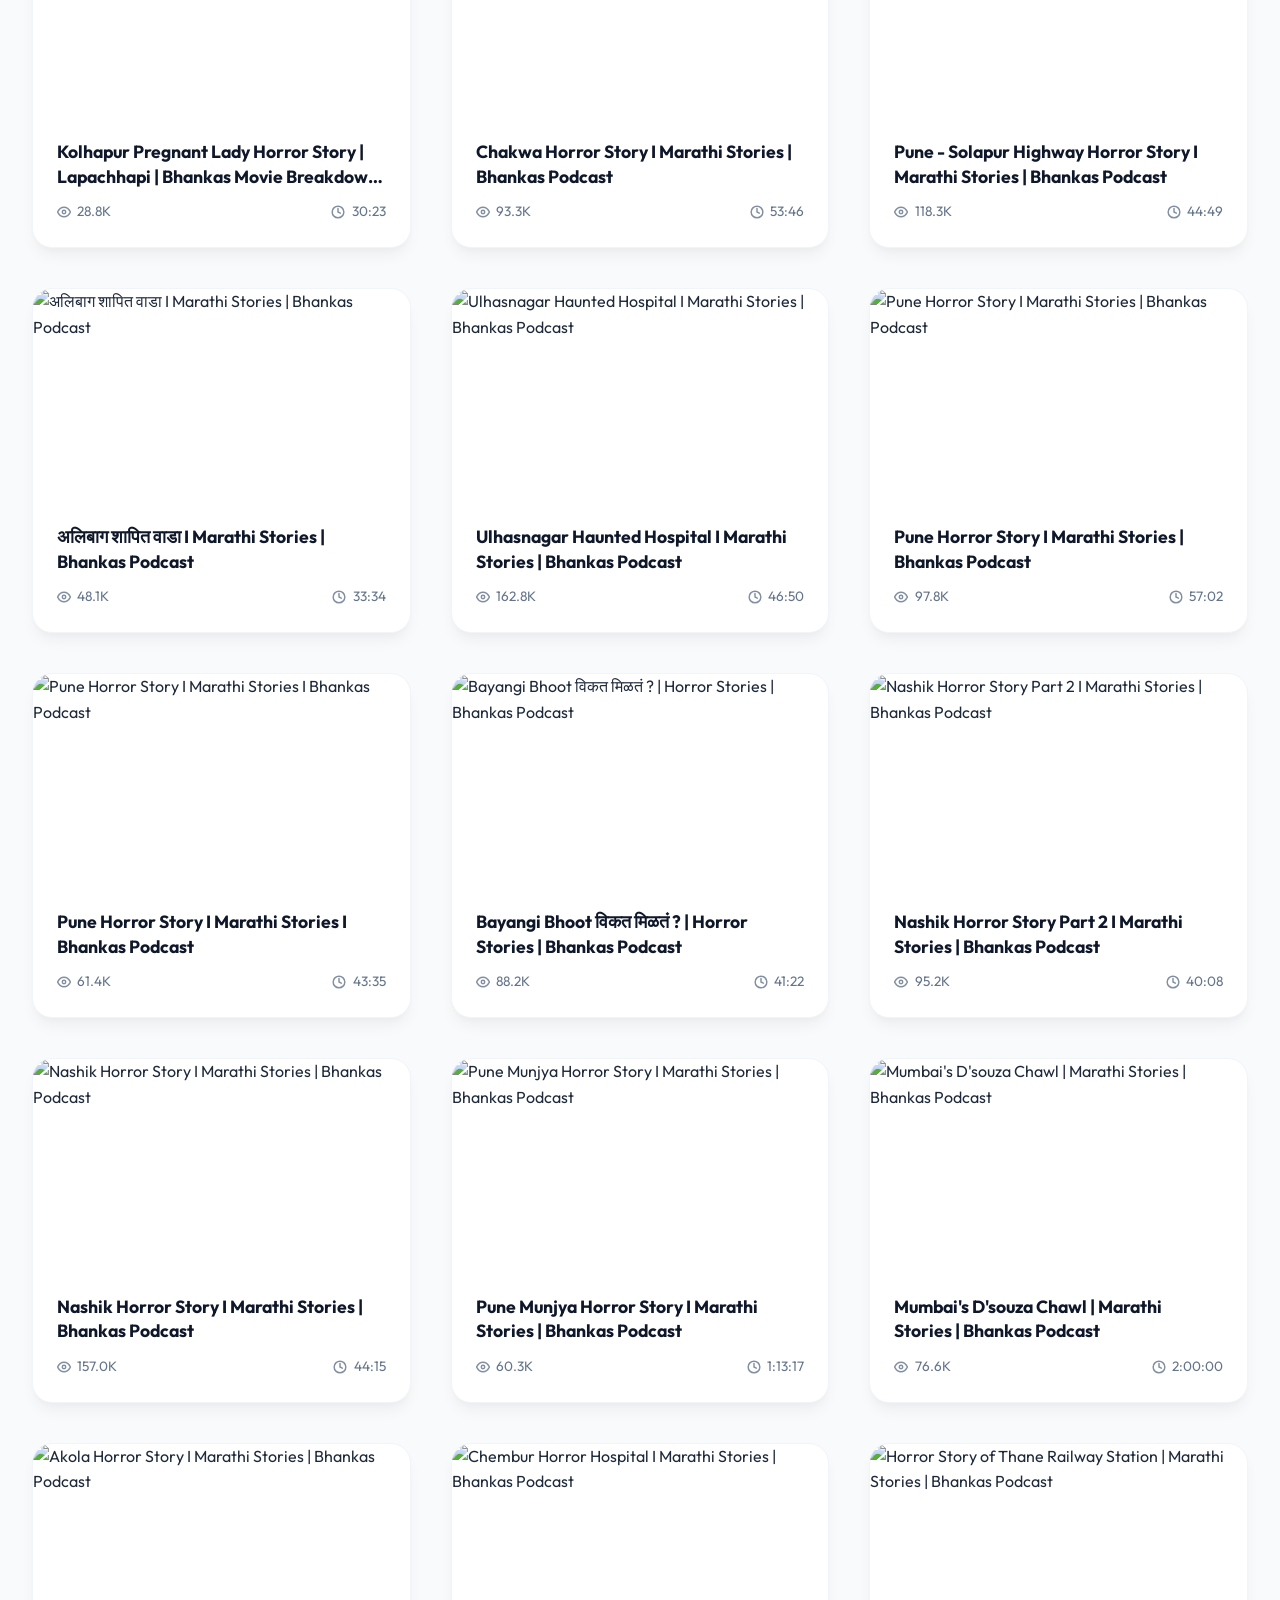
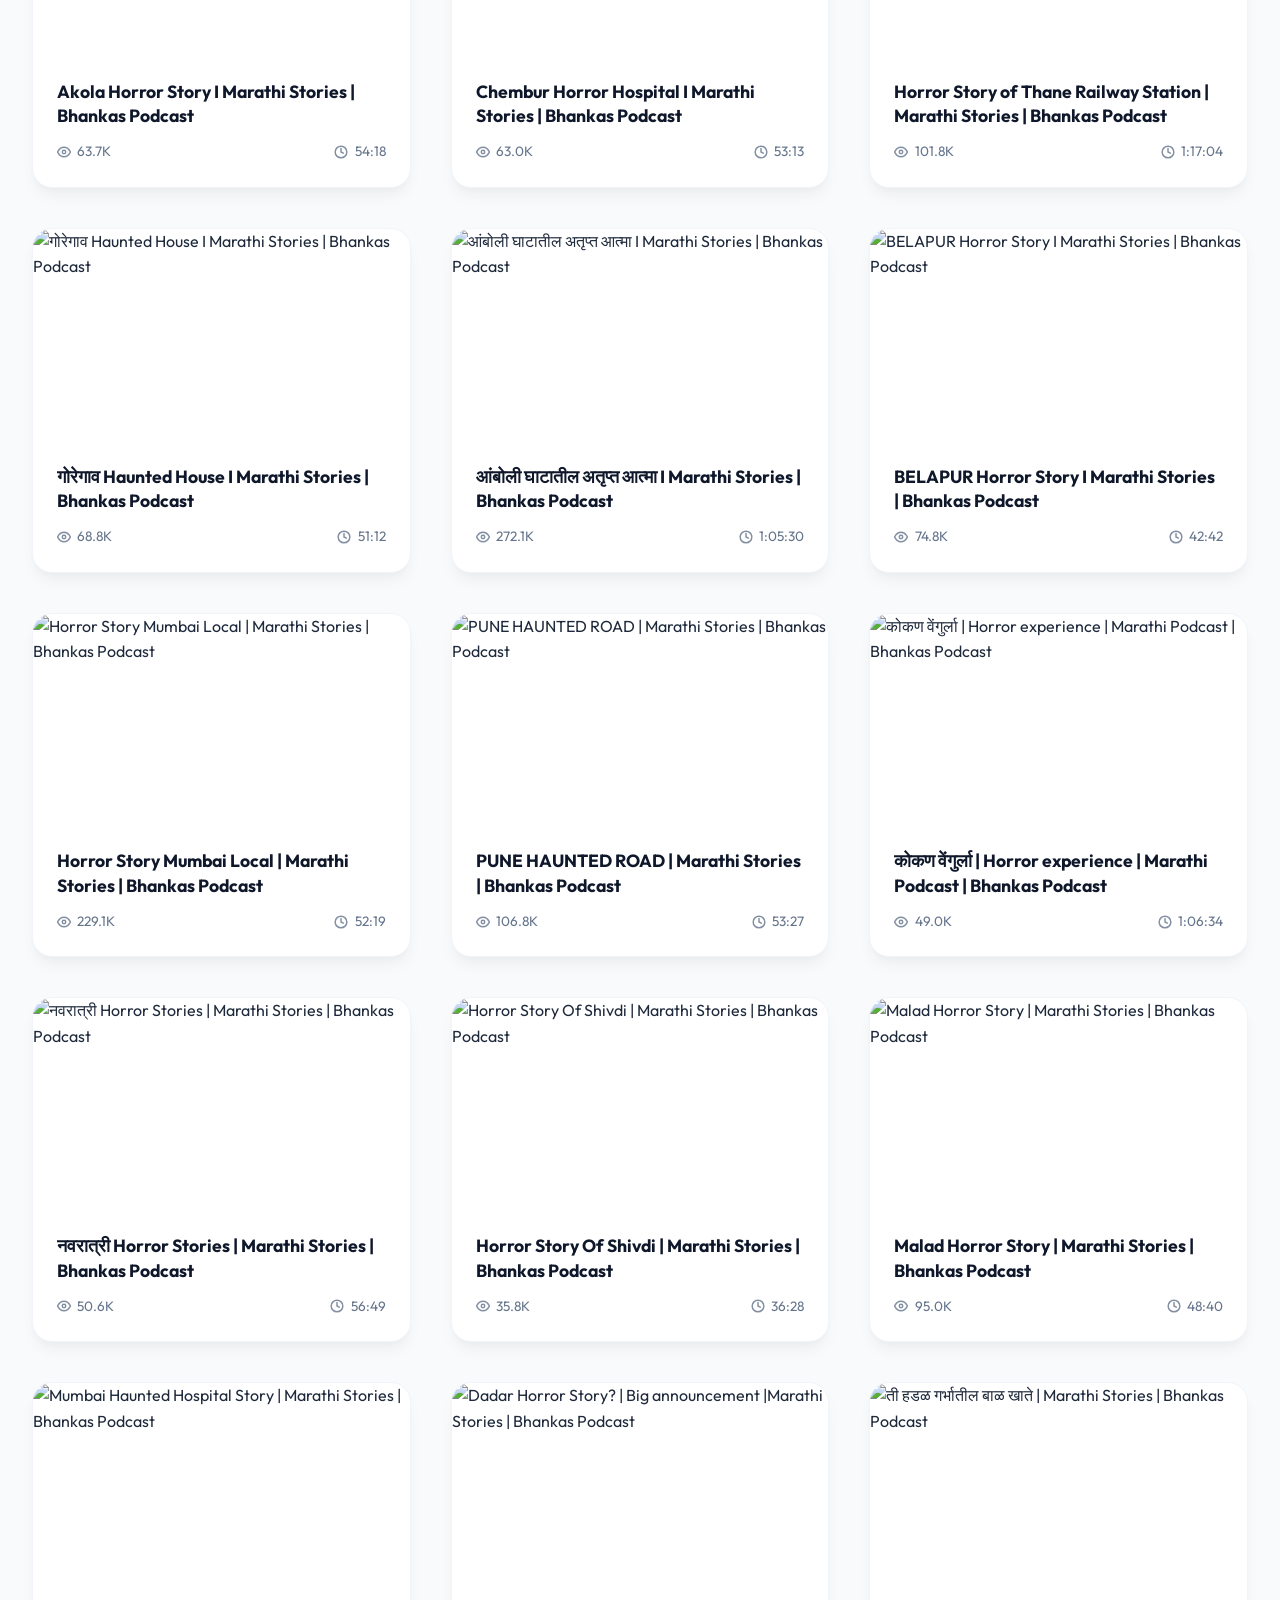
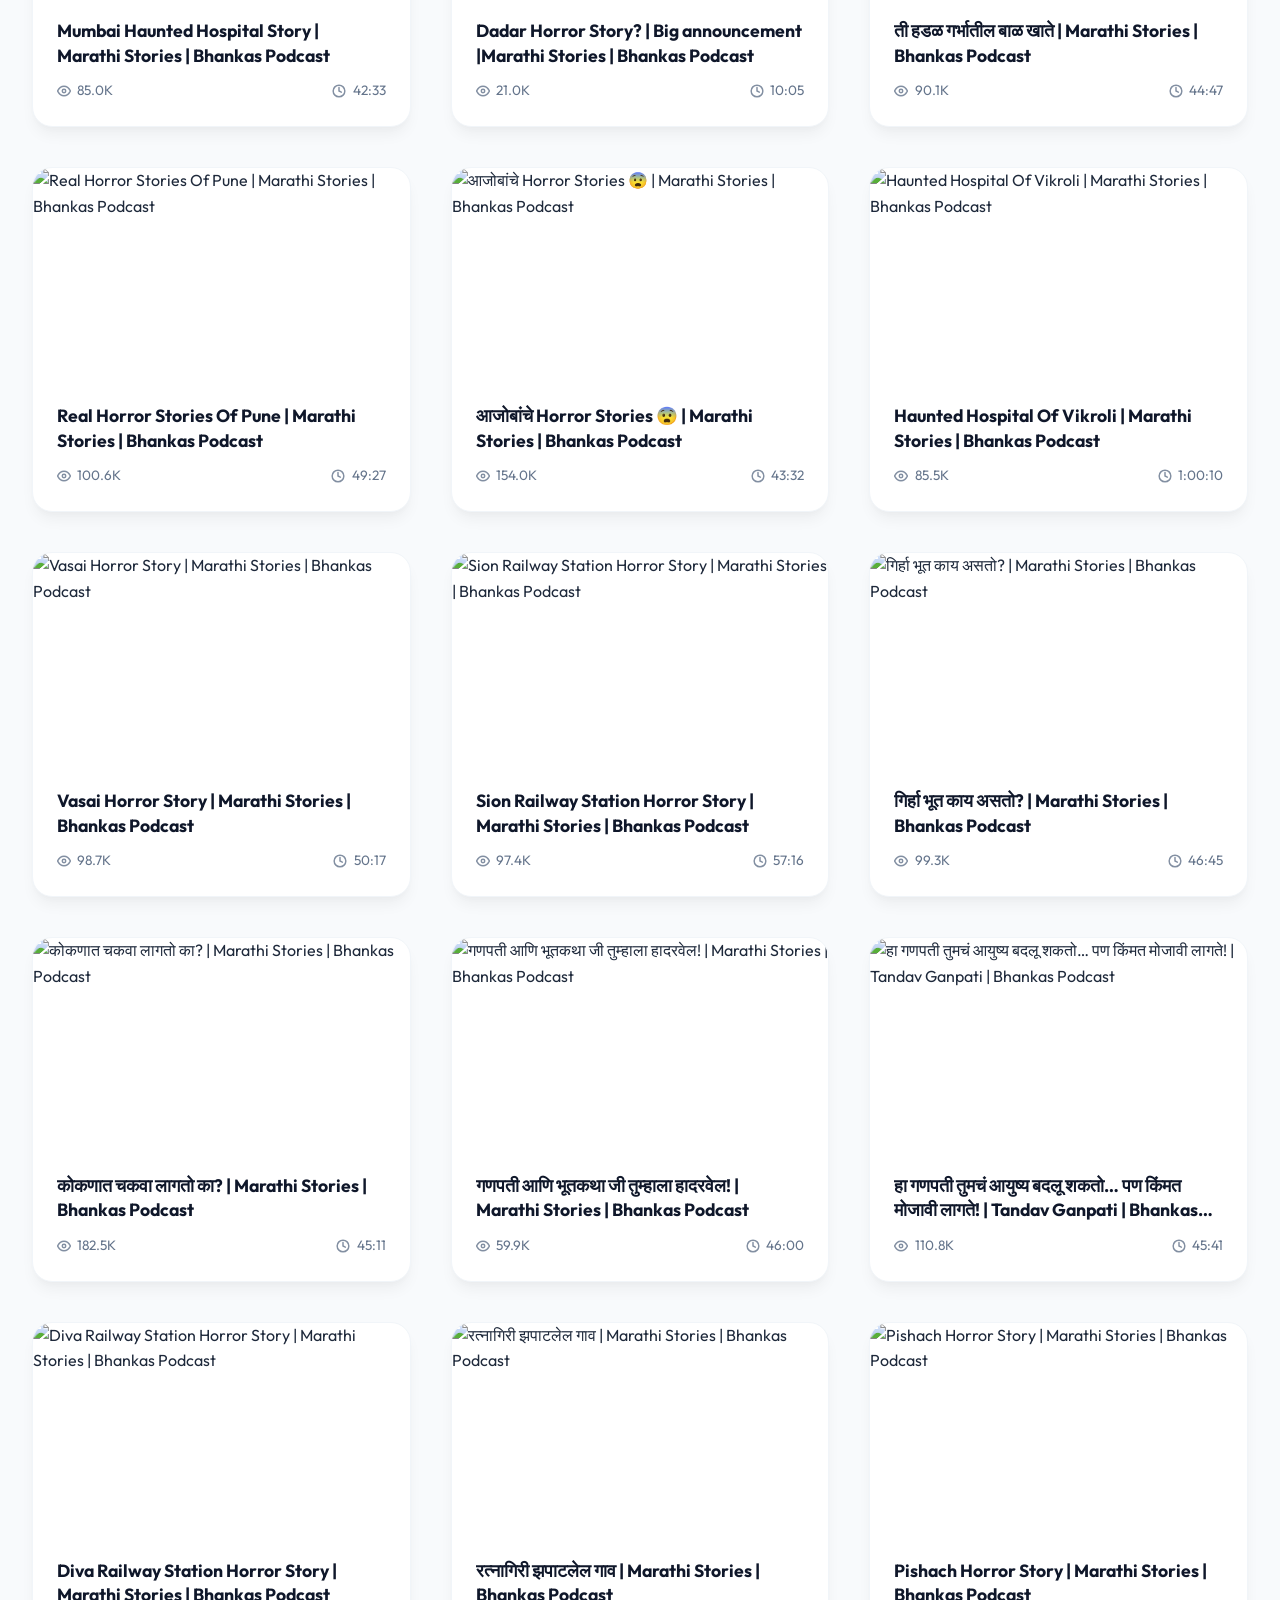
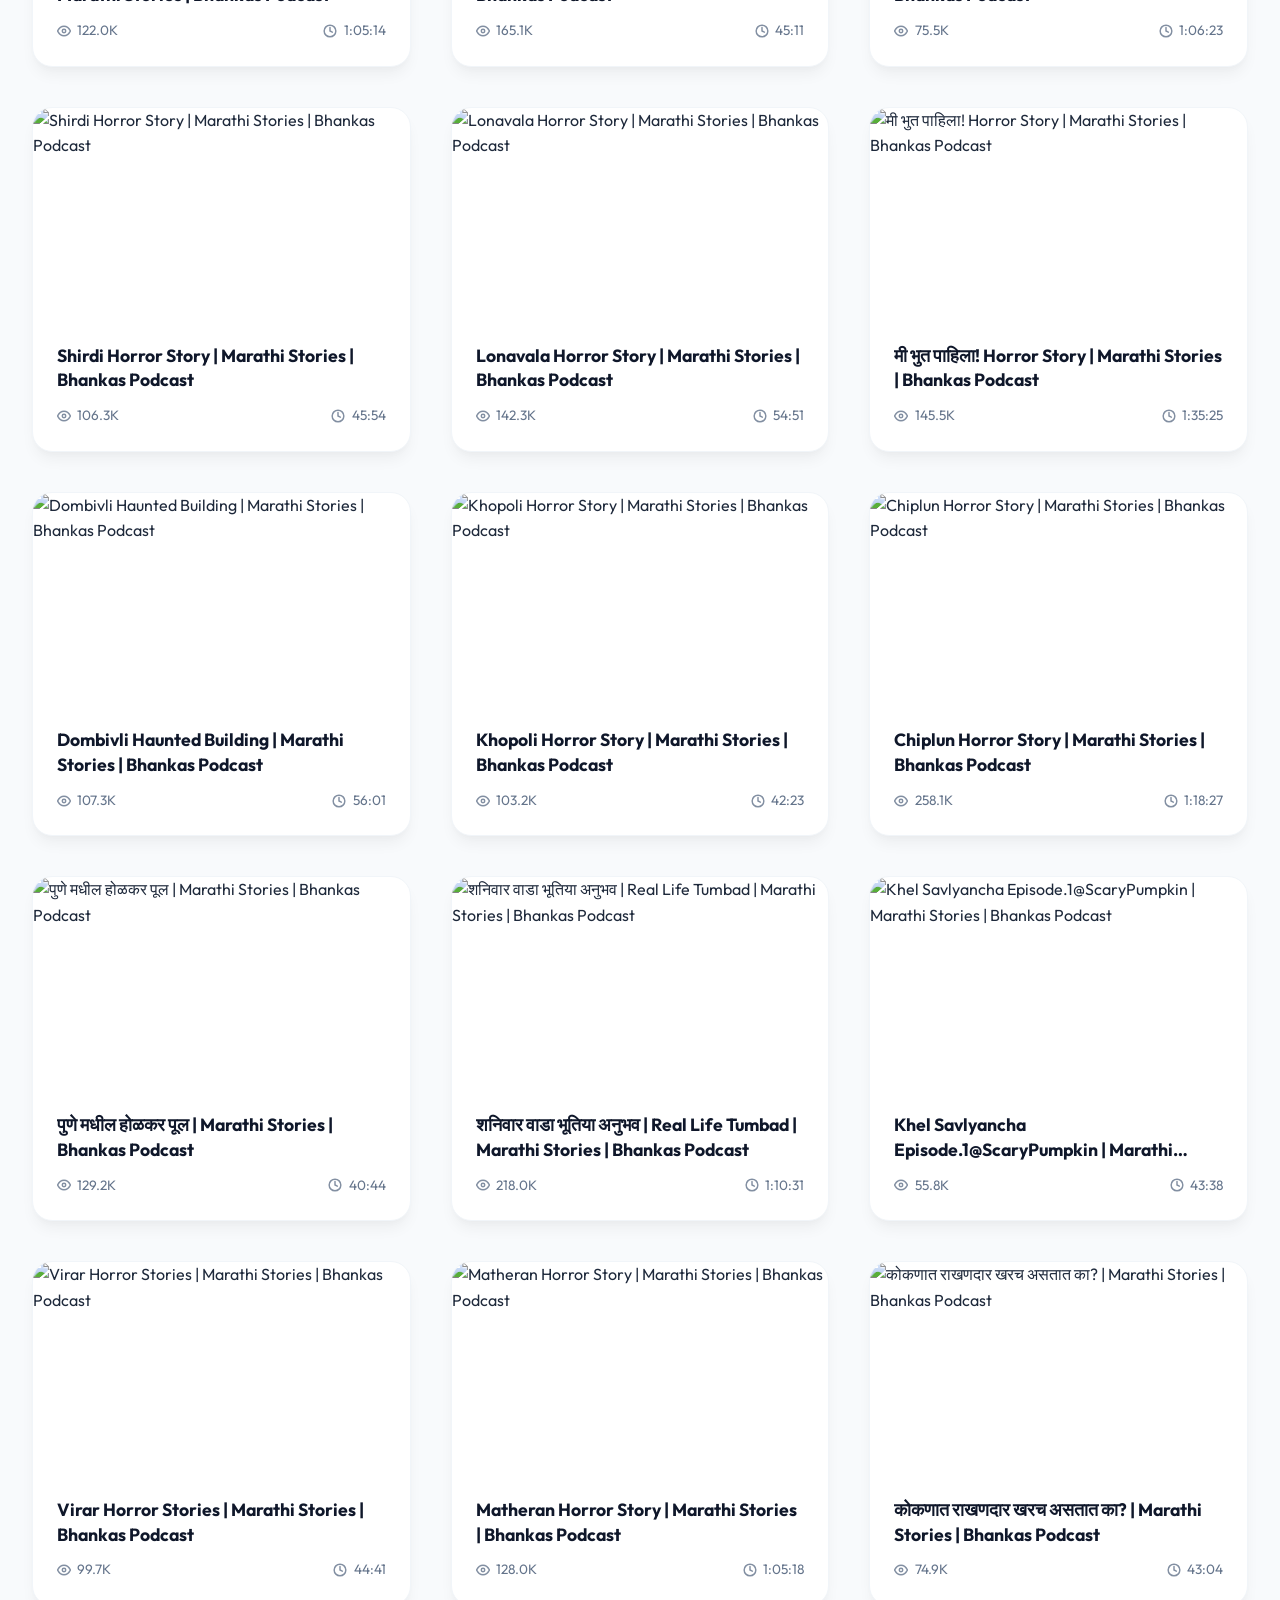
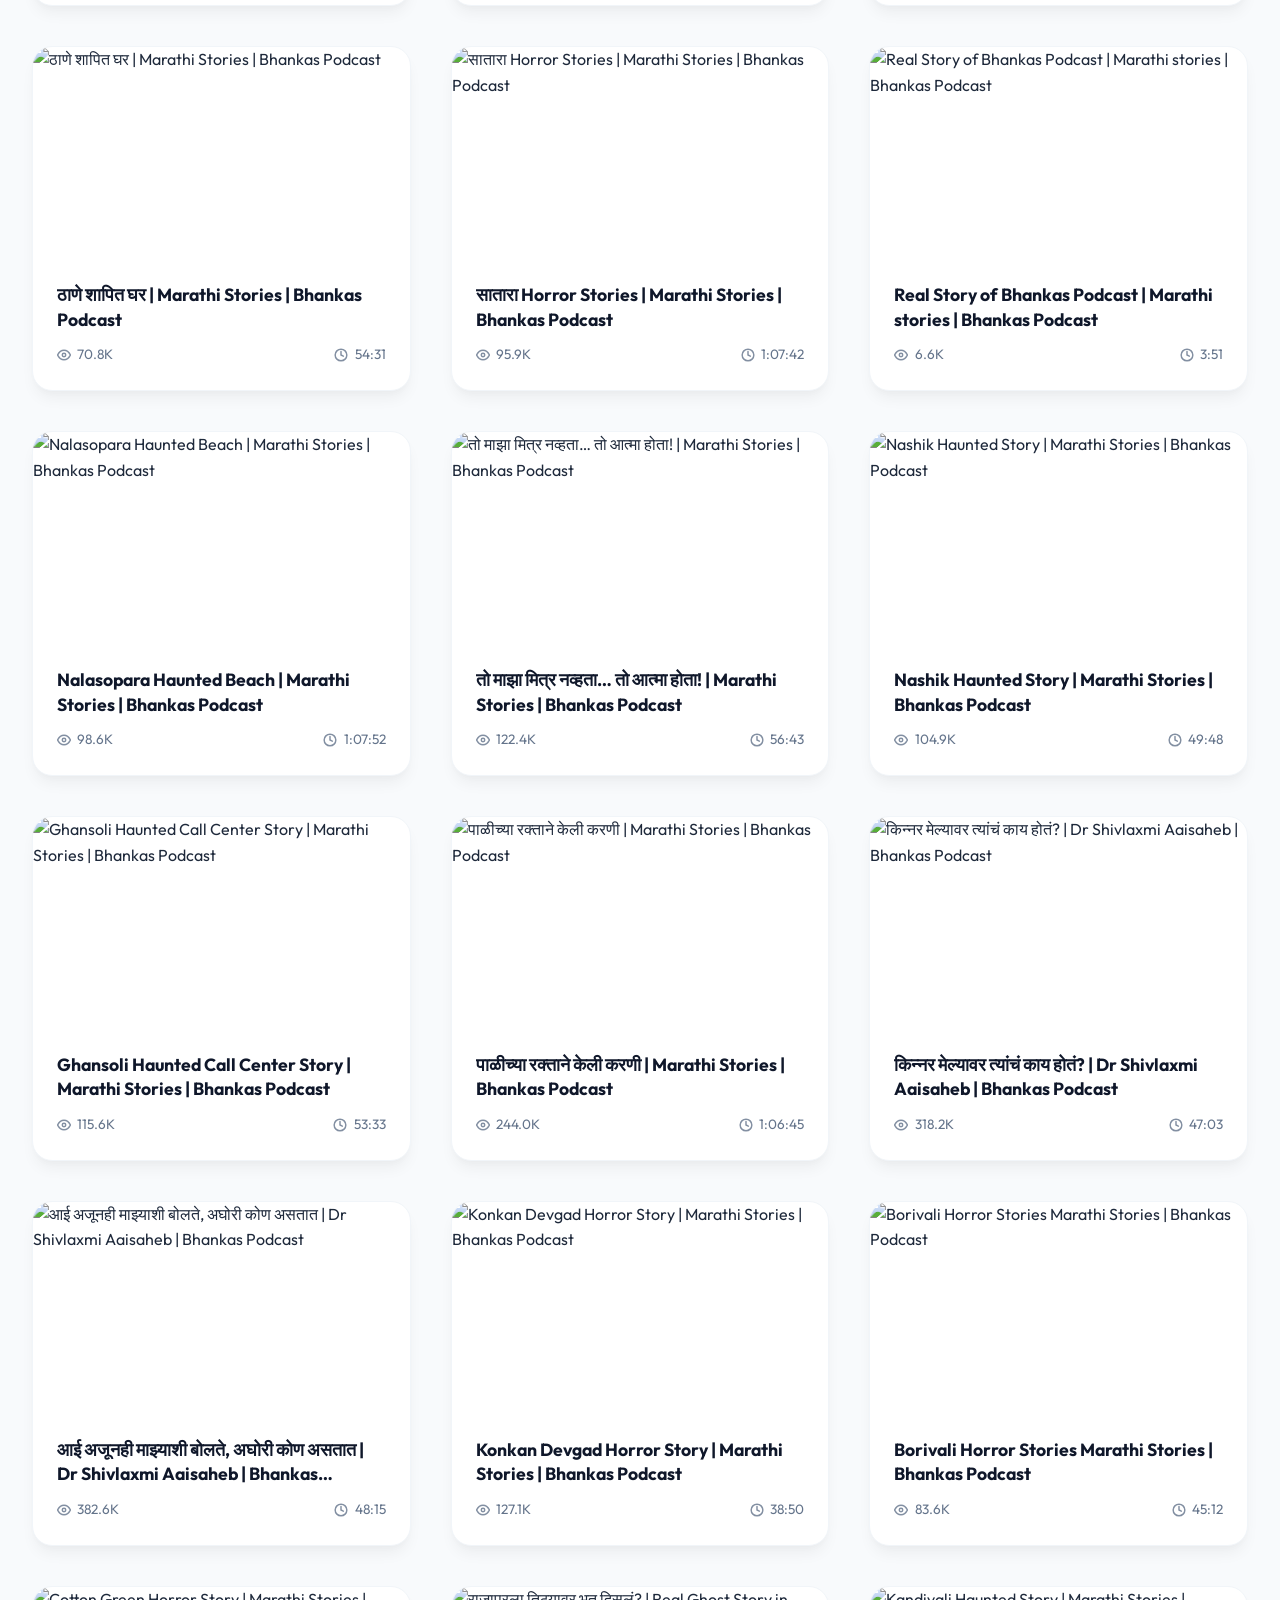
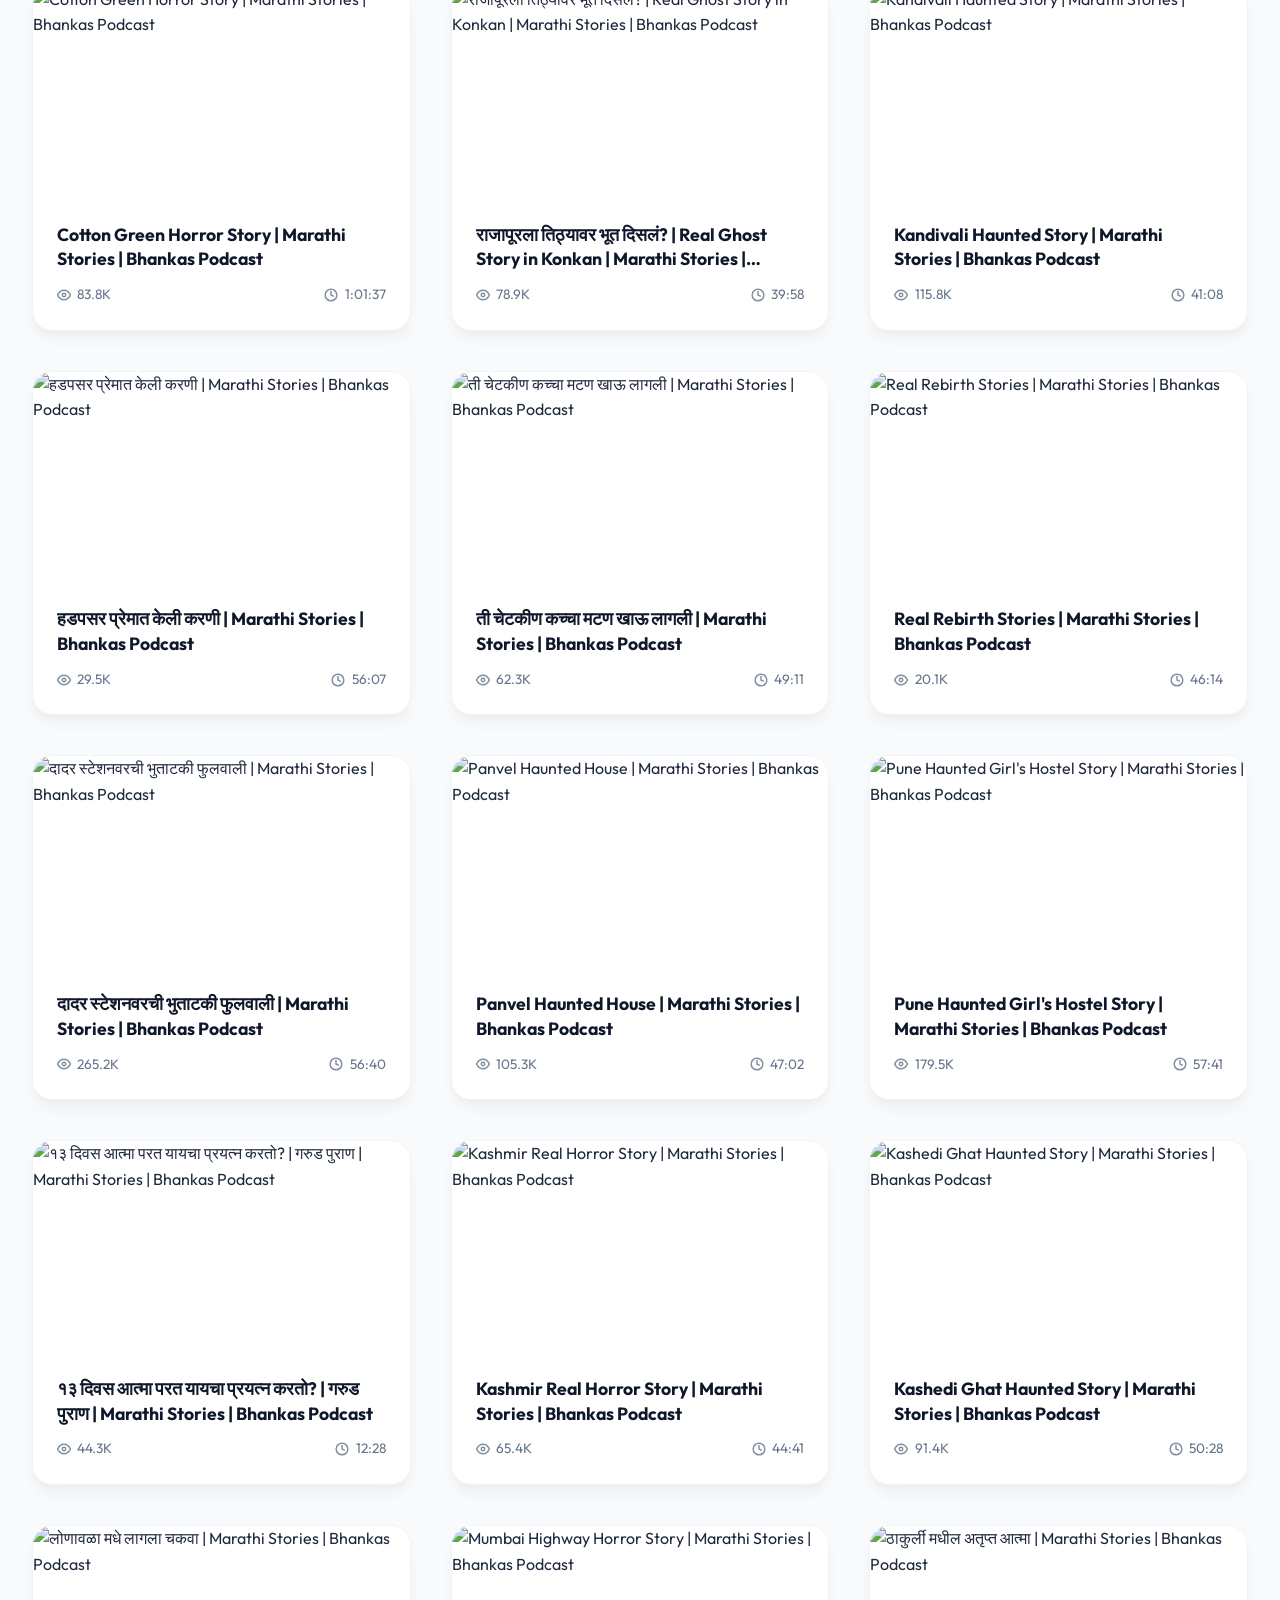
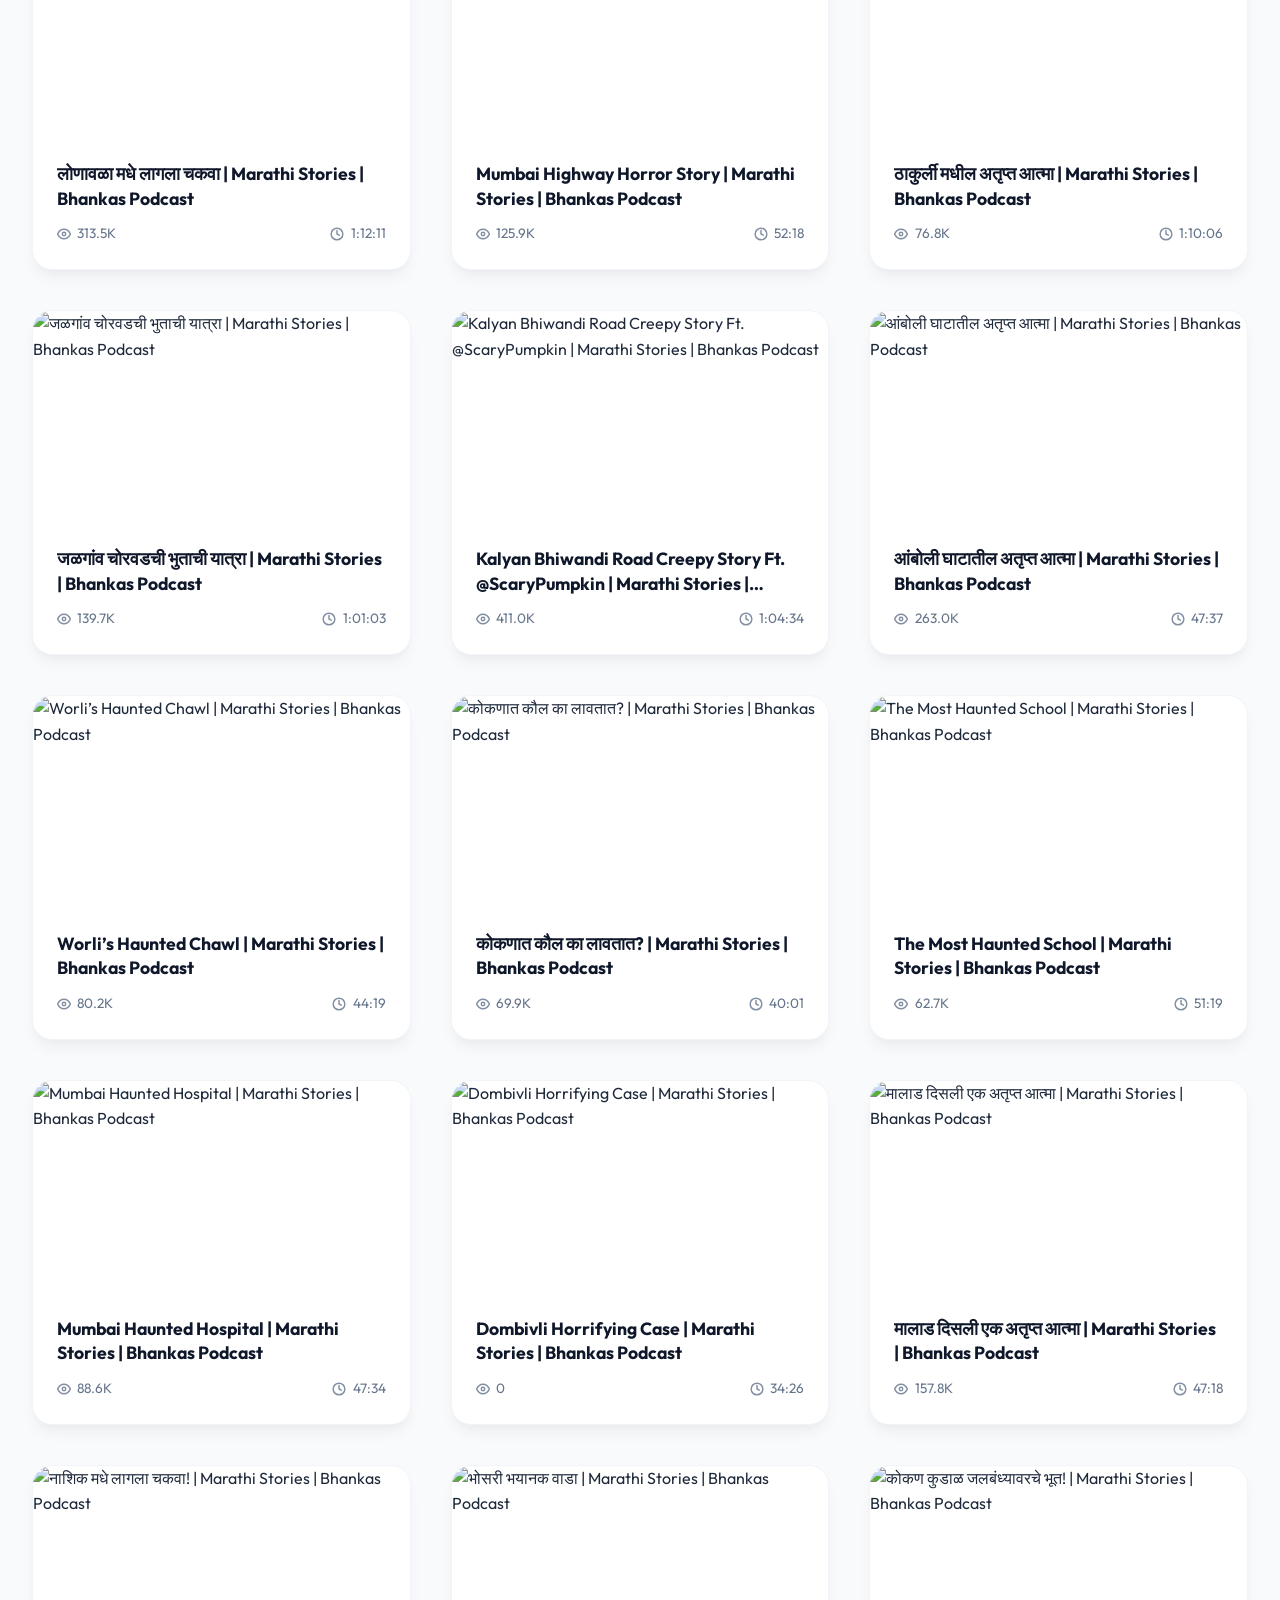
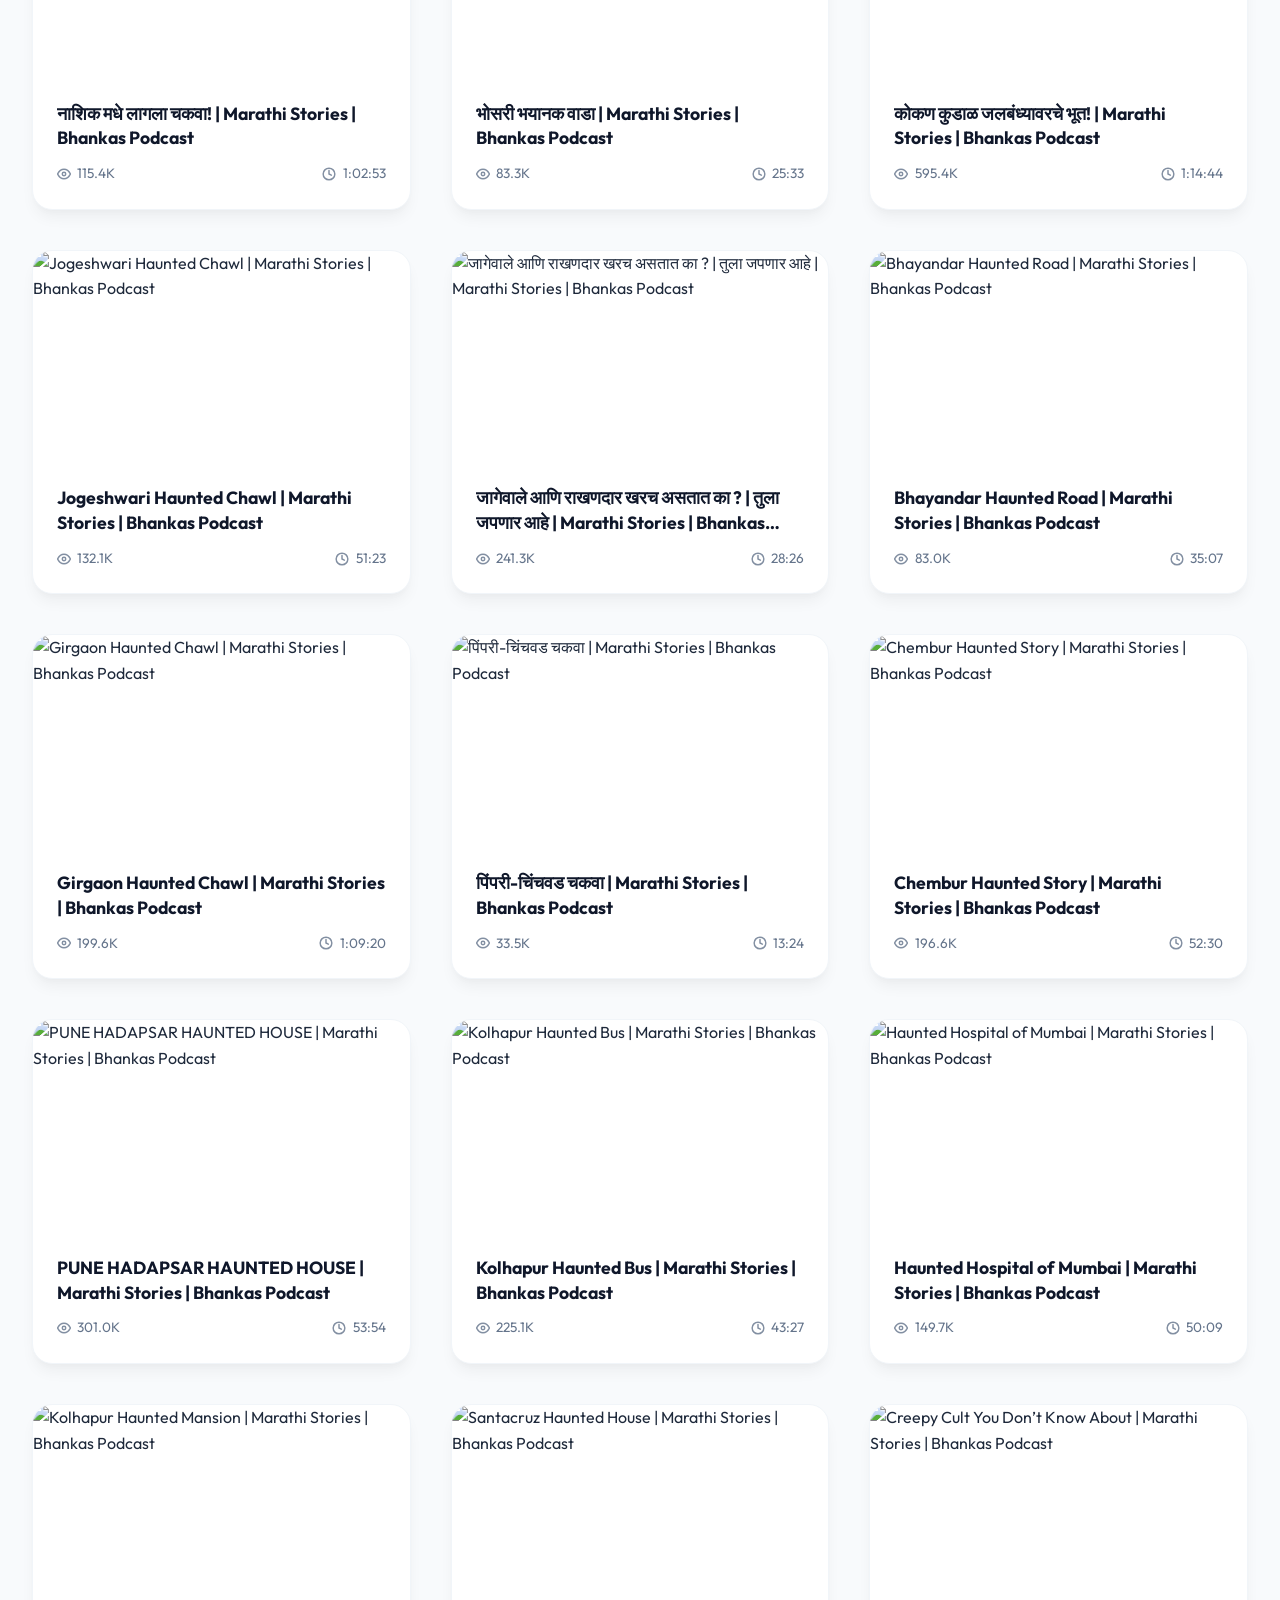
==== commit f5e9d740: "UI: Replace emojis with premium SVG icons" ====
--- a/website/index.html
+++ b/website/index.html
@@ -18,7 +18,9 @@
             </div>
             <div class="search-bar">
                 <input type="text" id="searchInput" placeholder="Search episodes...">
-                <div class="search-icon">🔍</div>
+                <div class="search-icon">
+                    <svg xmlns="http://www.w3.org/2000/svg" width="18" height="18" viewBox="0 0 24 24" fill="none" stroke="currentColor" stroke-width="2" stroke-linecap="round" stroke-linejoin="round"><circle cx="11" cy="11" r="8"></circle><line x1="21" y1="21" x2="16.65" y2="16.65"></line></svg>
+                </div>
             </div>
         </div>
     </header>
--- a/website/style.css
+++ b/website/style.css
@@ -187,10 +187,15 @@
     margin-top: auto;
 }
 
-.view-count {
+.view-count, .duration {
     display: flex;
     align-items: center;
     gap: 0.4rem;
+}
+
+svg {
+    stroke-width: 2.5px;
+    opacity: 0.8;
 }
 
 /* Footer */
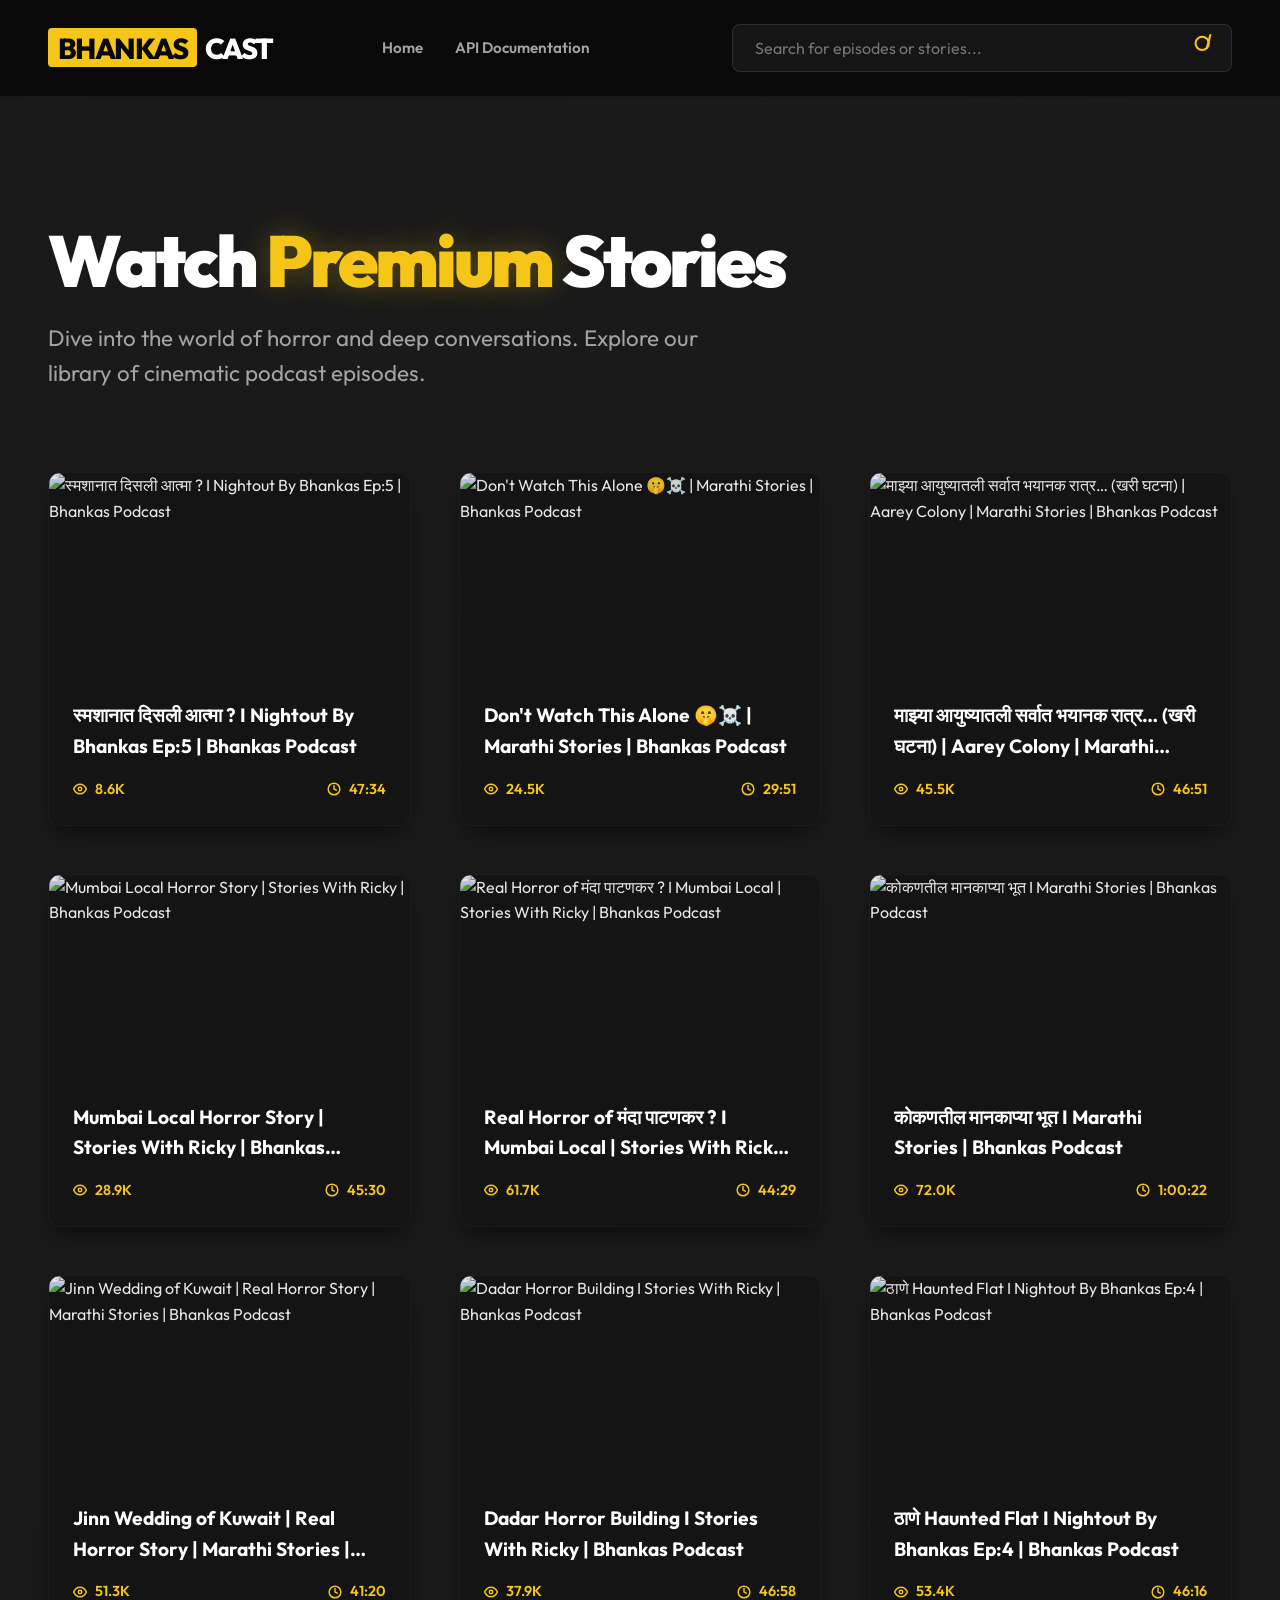
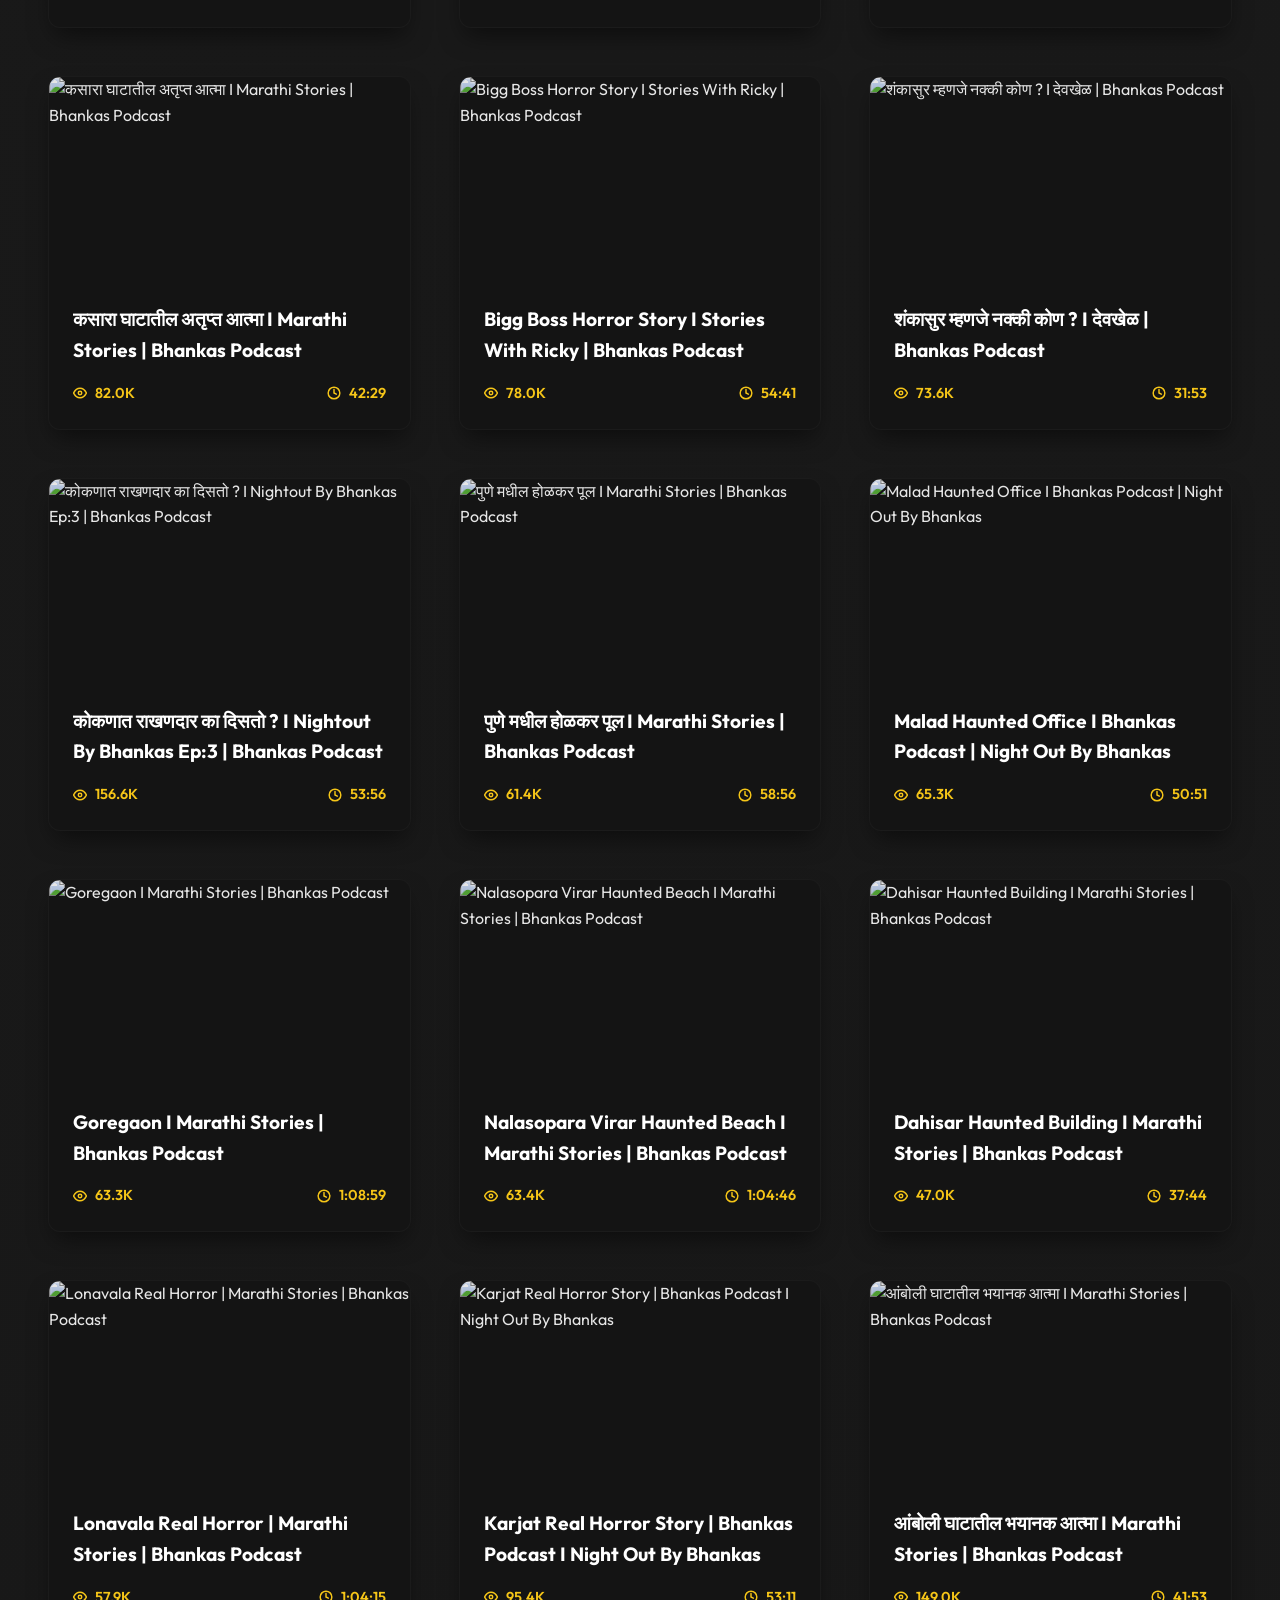
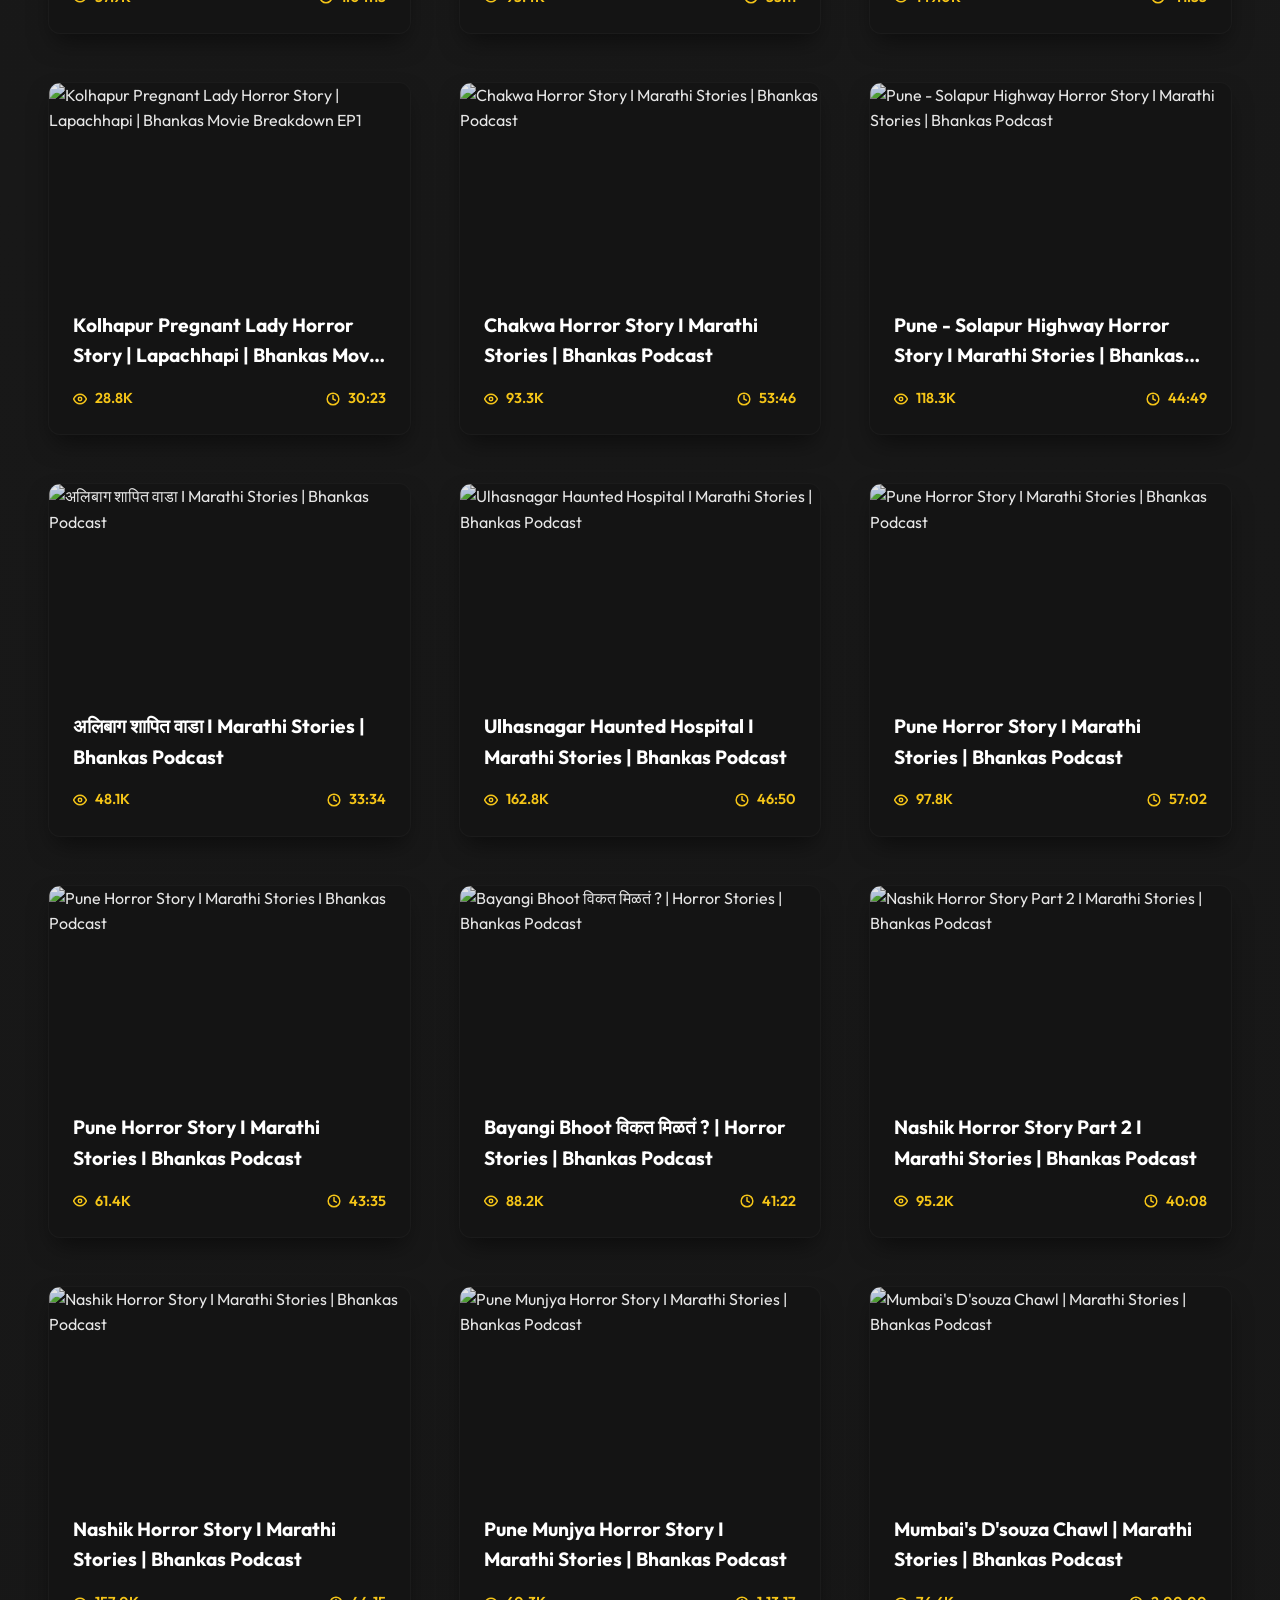
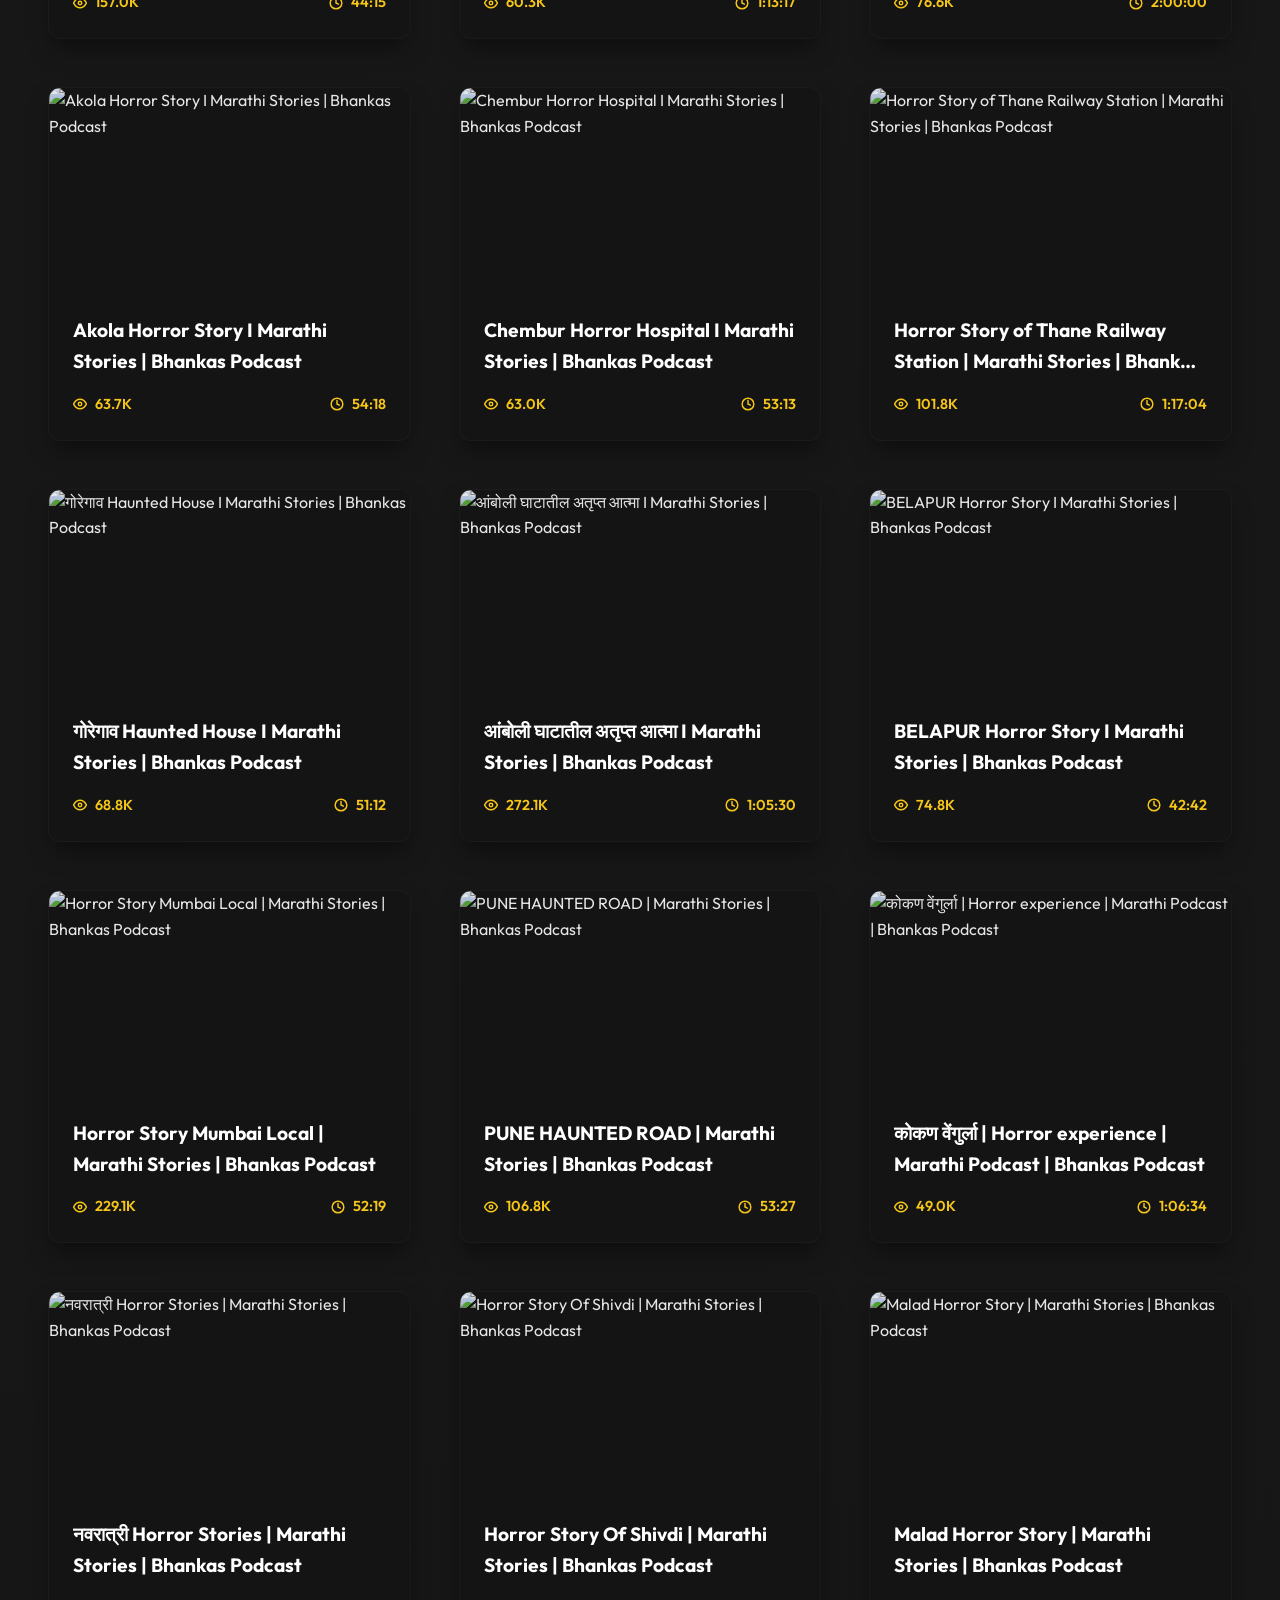
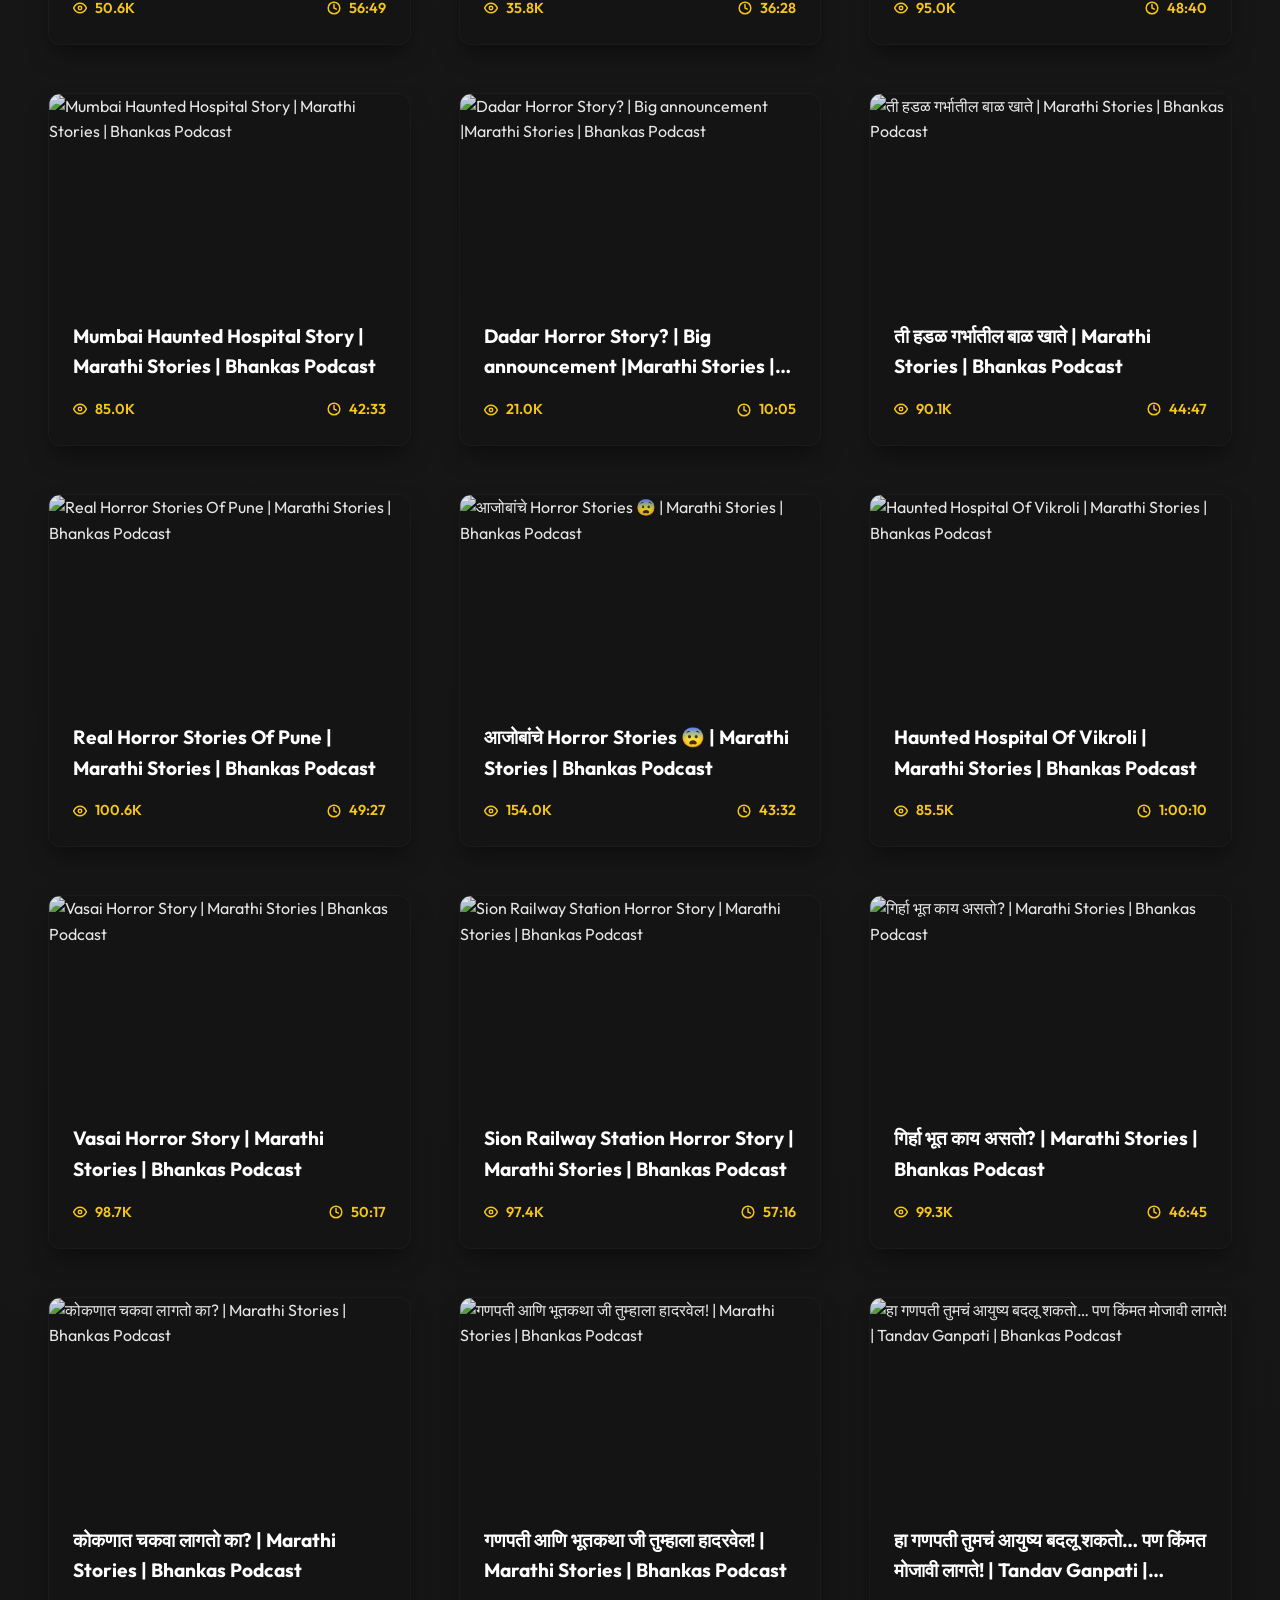
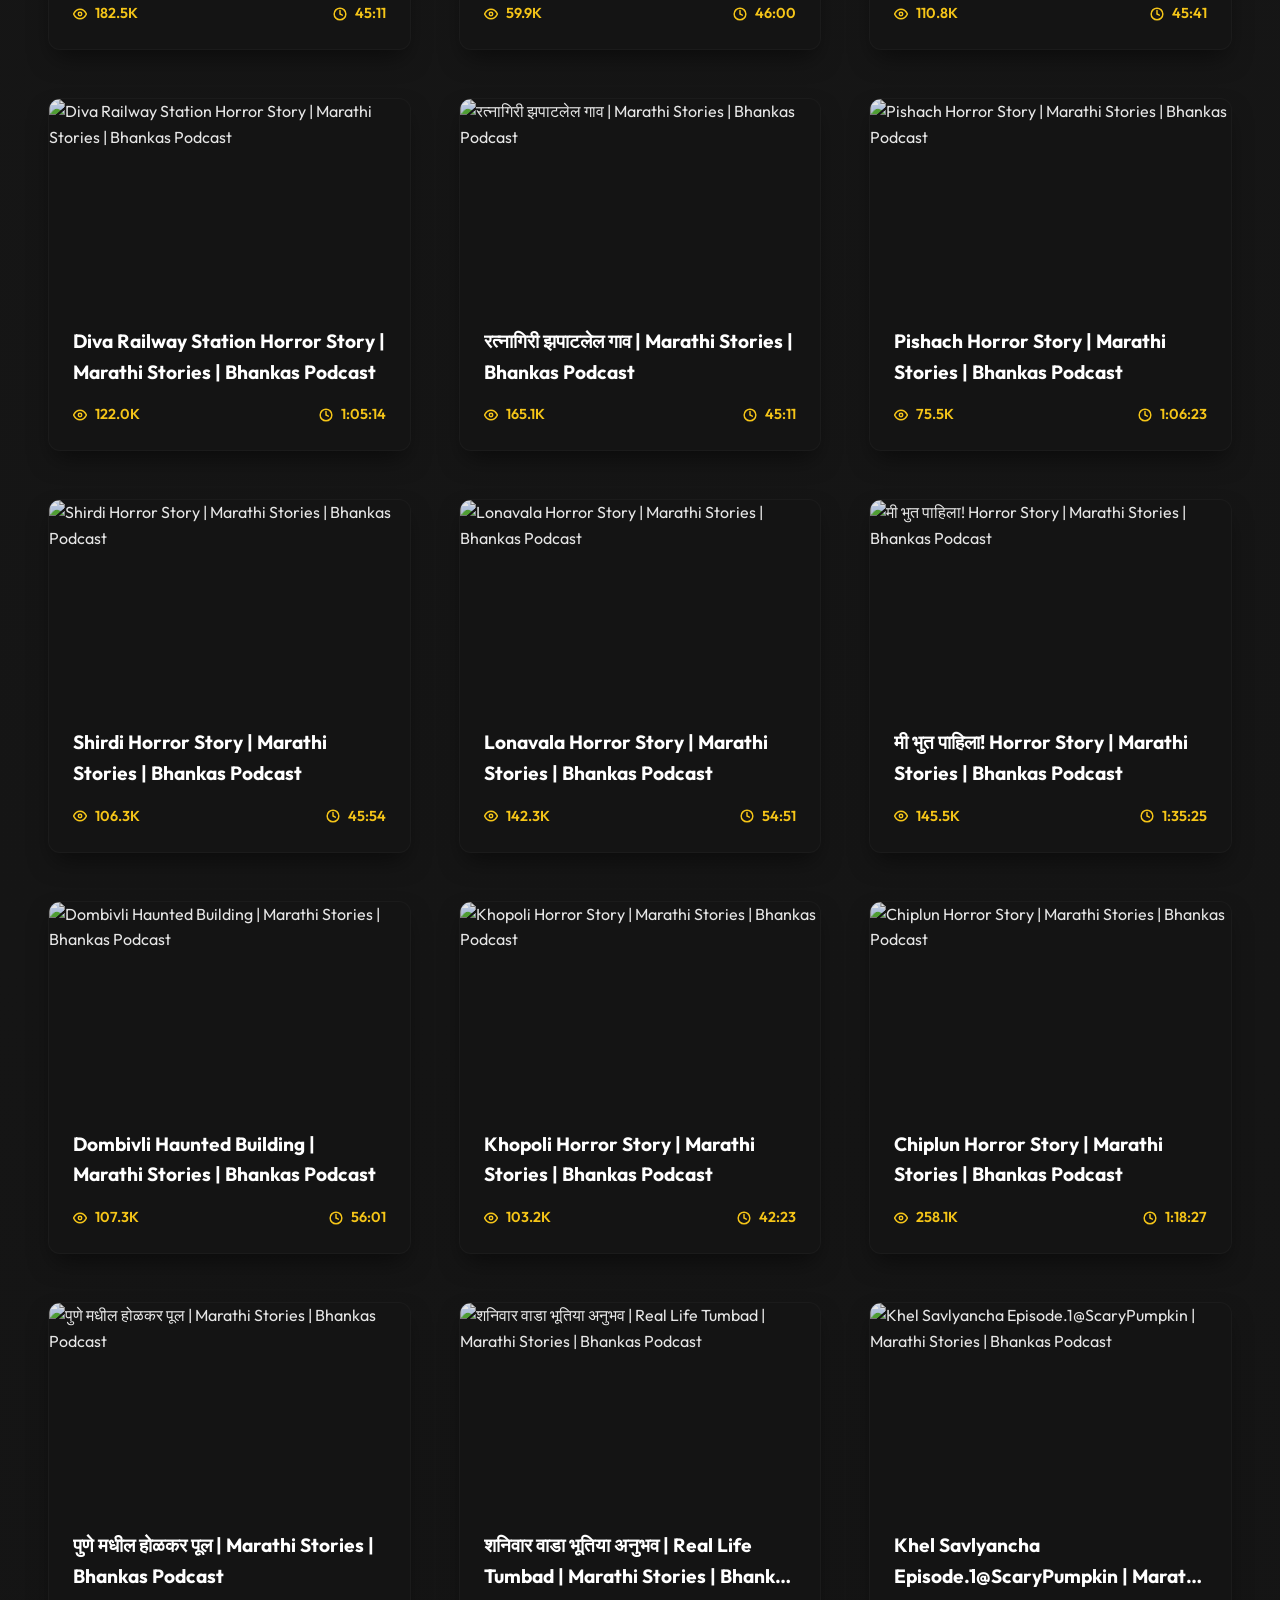
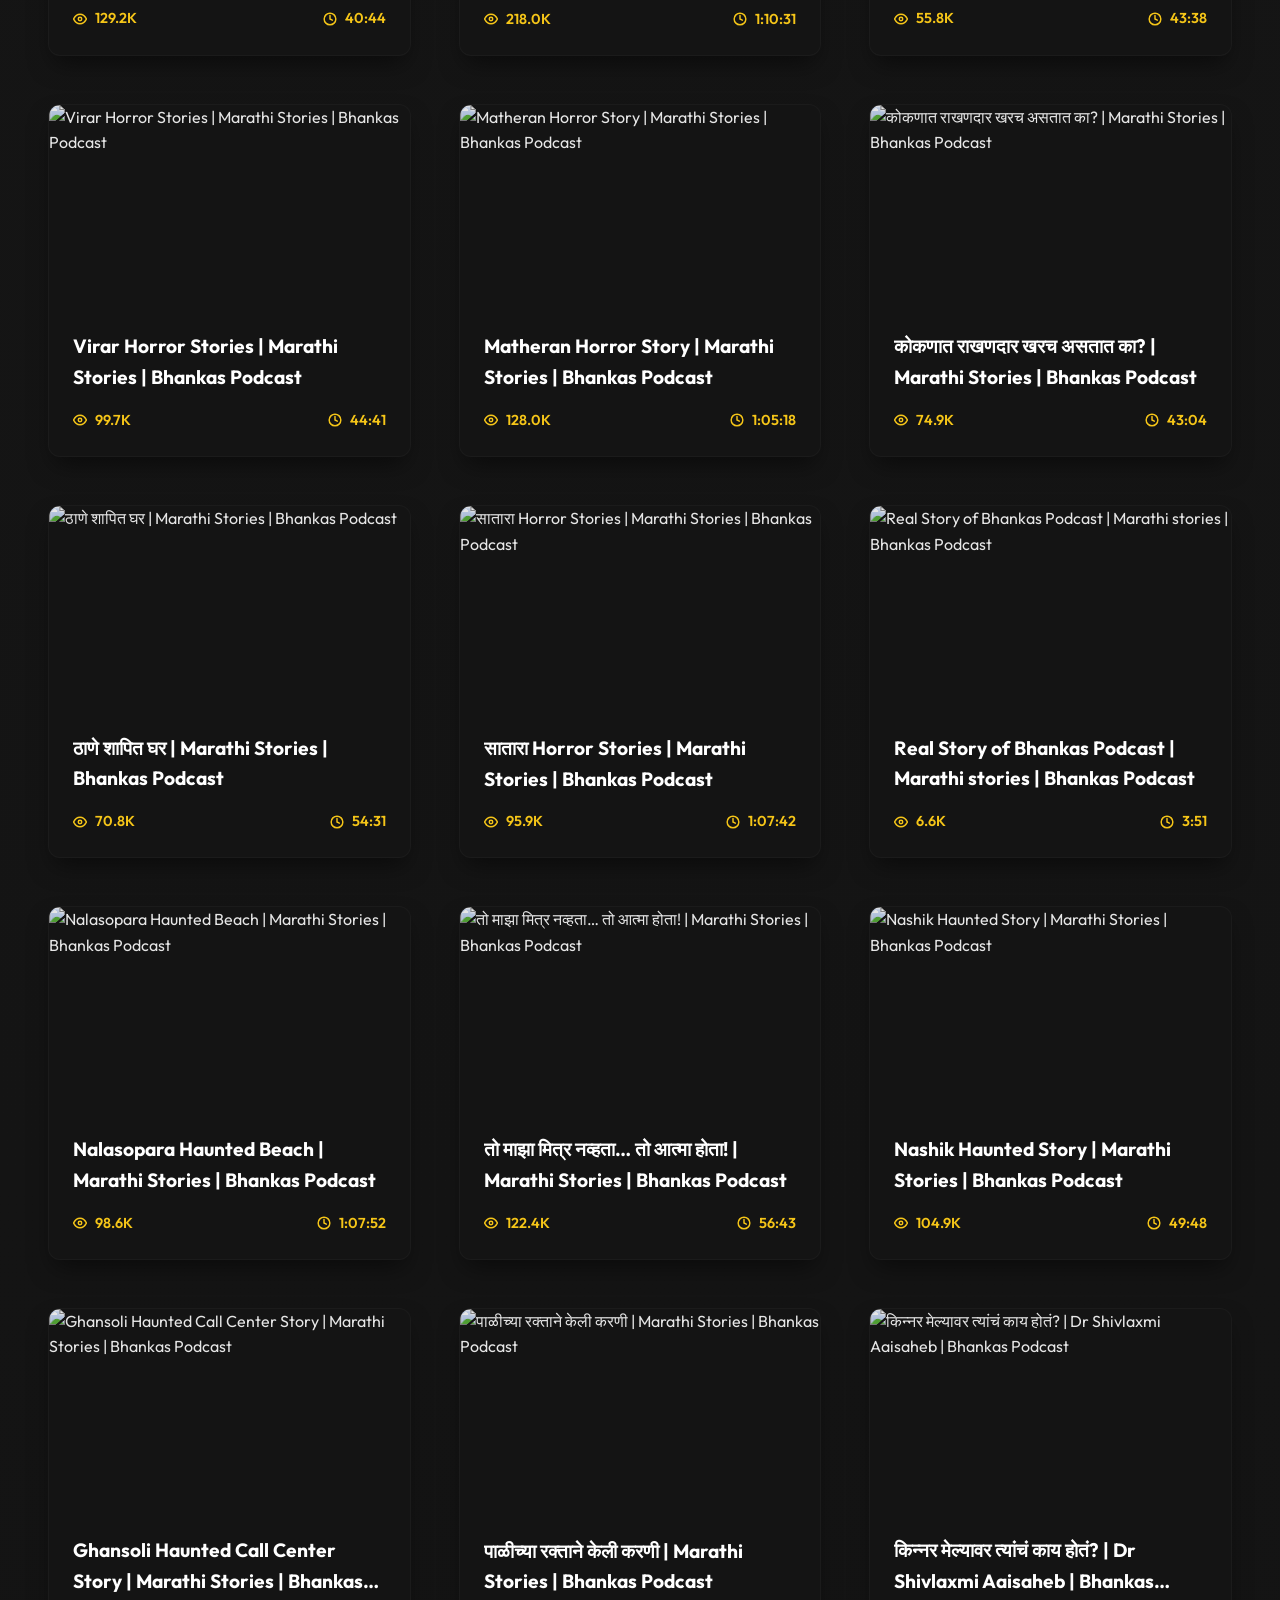
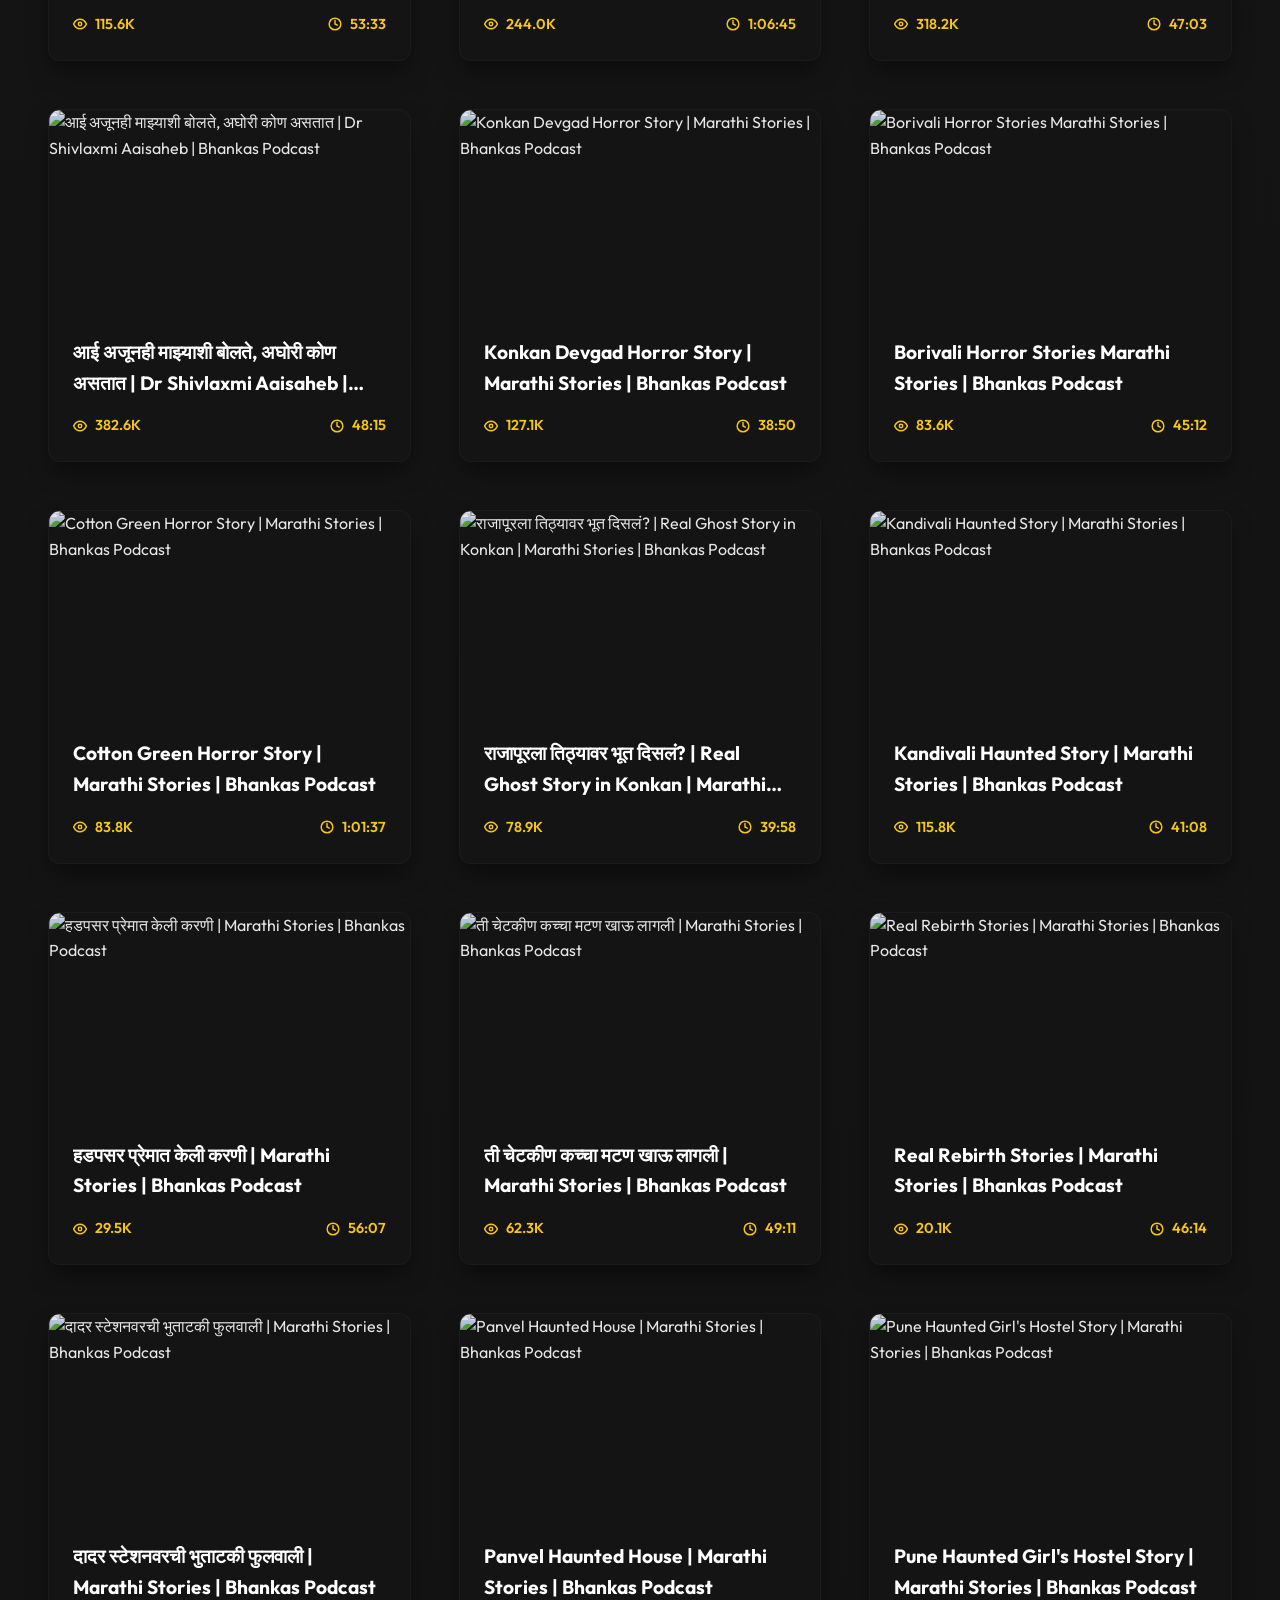
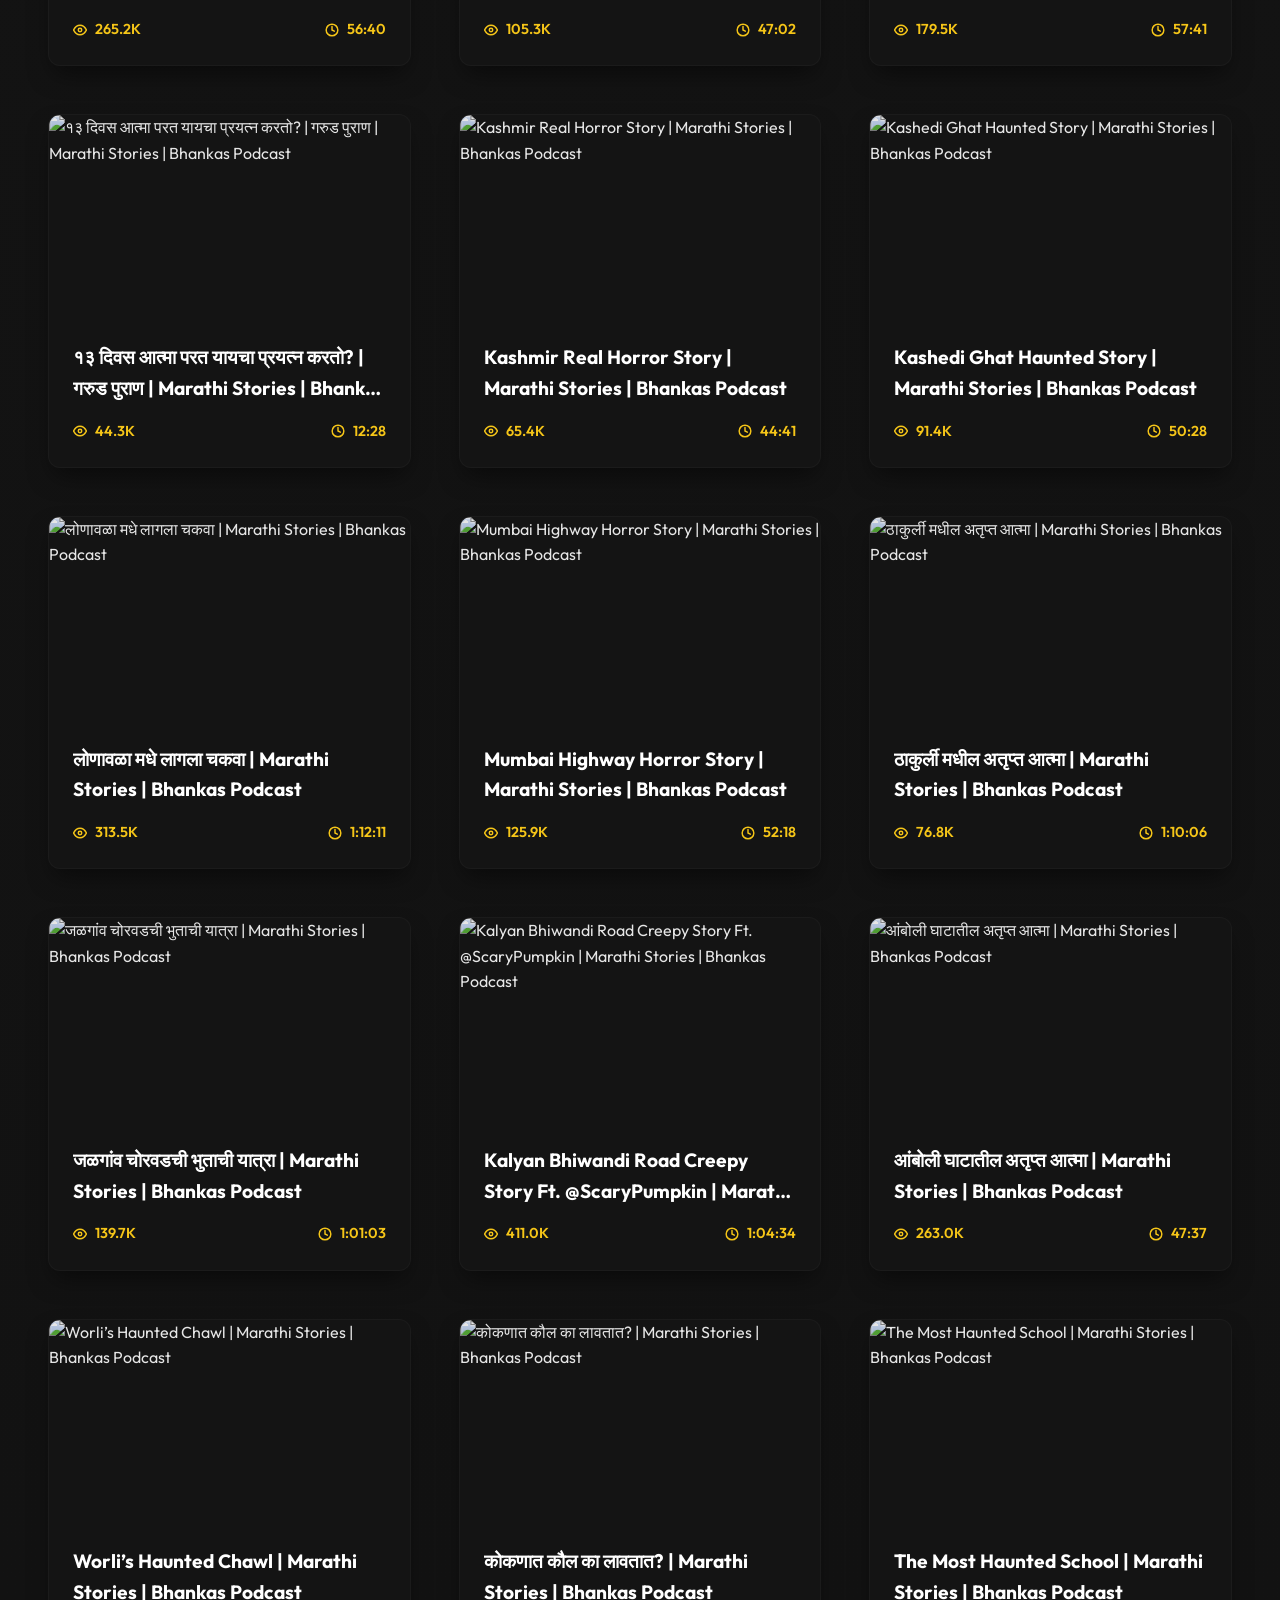
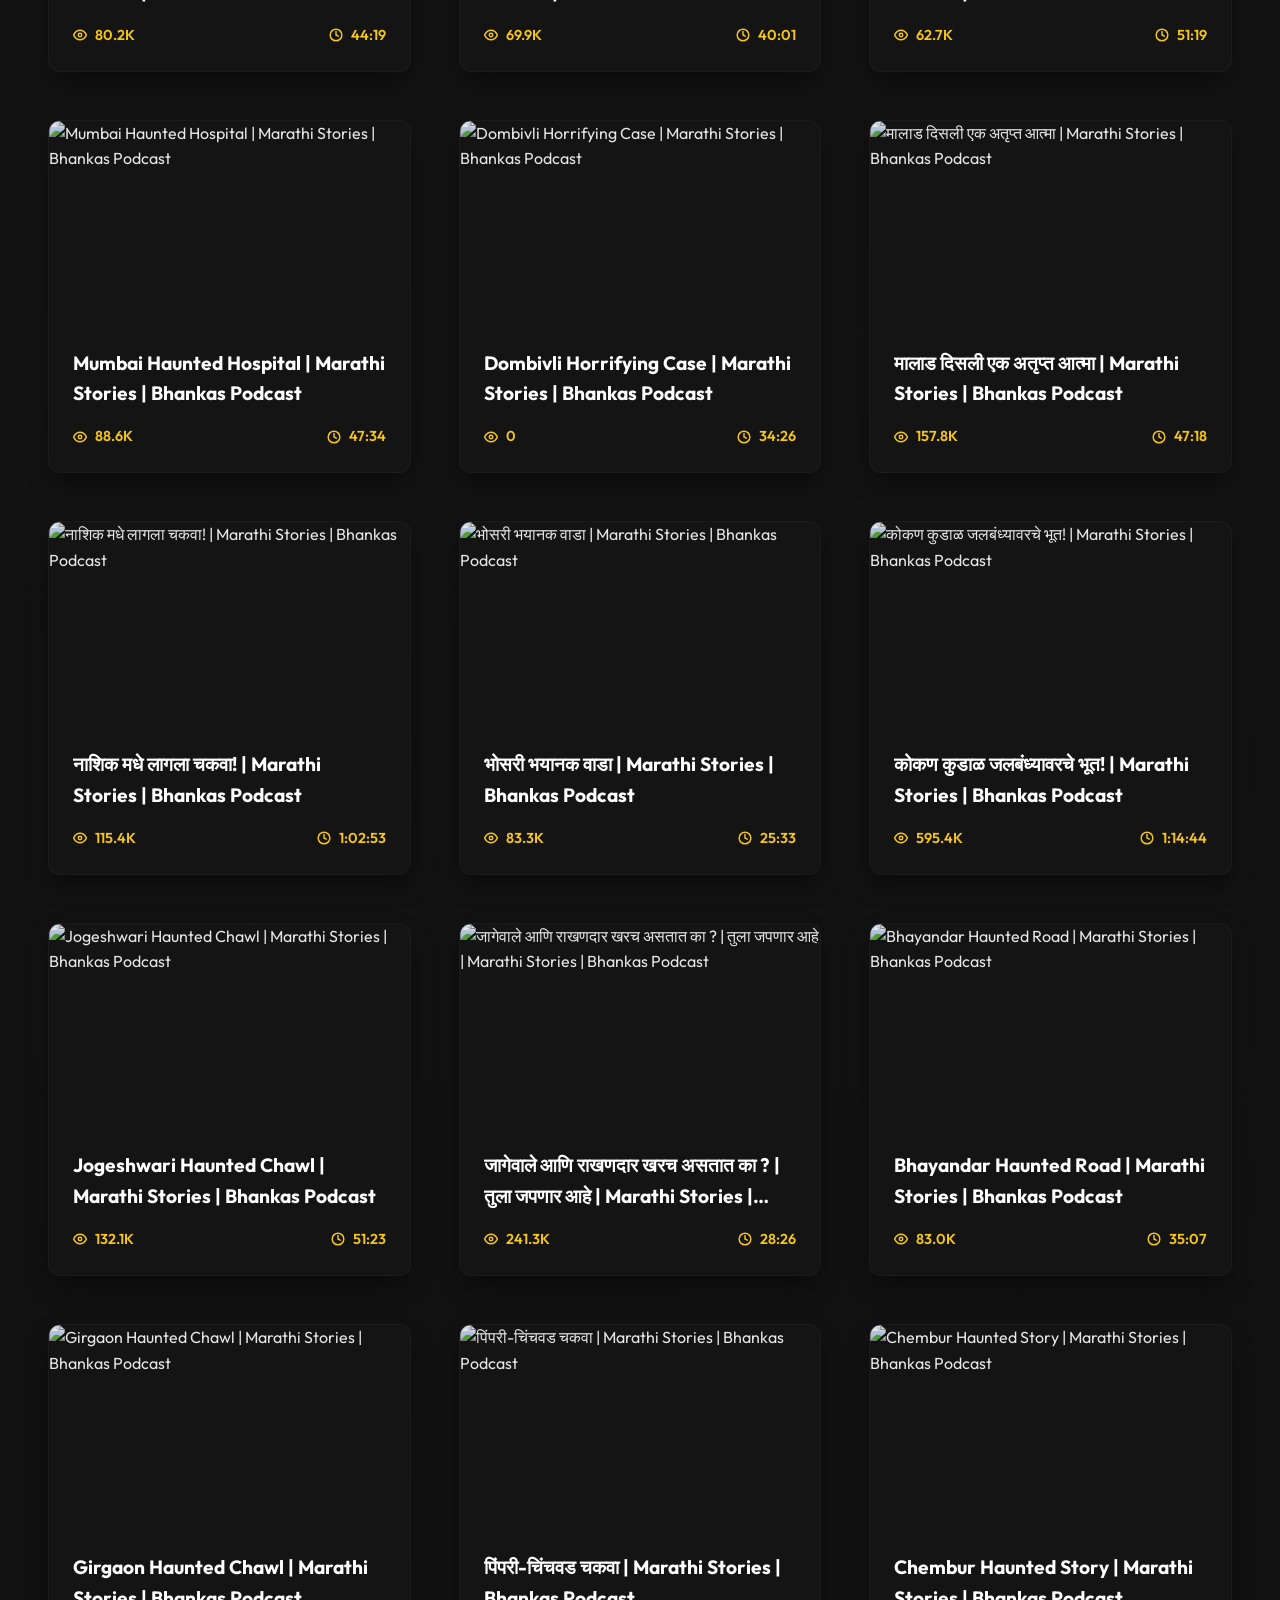
==== commit 3dc76bde: "Finalize: Movies Style and API Copy Buttons" ====
--- a/website/index.html
+++ b/website/index.html
@@ -3,23 +3,27 @@
 <head>
     <meta charset="UTF-8">
     <meta name="viewport" content="width=device-width, initial-scale=1.0">
-    <title>Bhankas Podcast | Watch All Episodes</title>
-    <meta name="description" content="Discover the latest episodes of Bhankas Podcast. Watch high-quality video content directly from our official YouTube feed.">
+    <title>Bhankas Cast | Cinematic Podcast Gallery</title>
+    <meta name="description" content="Experience the Bhankas Podcast in a premium cinematic gallery. Watch the latest episodes with a stunning movies-style UI.">
     <link rel="stylesheet" href="style.css">
     <link rel="preconnect" href="https://fonts.googleapis.com">
     <link rel="preconnect" href="https://fonts.gstatic.com" crossorigin>
-    <link href="https://fonts.googleapis.com/css2?family=Outfit:wght@300;400;600;700&display=swap" rel="stylesheet">
+    <link href="https://fonts.googleapis.com/css2?family=Outfit:wght@300;400;600;700;900&display=swap" rel="stylesheet">
 </head>
 <body>
     <header class="navbar">
         <div class="container">
             <div class="logo">
-                <span class="logo-accent">BHANKAS</span> PODCAST
+                <span class="logo-accent">BHANKAS</span> CAST
             </div>
+            <nav class="nav-links">
+                <a href="index.html" class="nav-link">Home</a>
+                <a href="api.html" class="nav-link">API Documentation</a>
+            </nav>
             <div class="search-bar">
-                <input type="text" id="searchInput" placeholder="Search episodes...">
+                <input type="text" id="searchInput" placeholder="Search for episodes or stories...">
                 <div class="search-icon">
-                    <svg xmlns="http://www.w3.org/2000/svg" width="18" height="18" viewBox="0 0 24 24" fill="none" stroke="currentColor" stroke-width="2" stroke-linecap="round" stroke-linejoin="round"><circle cx="11" cy="11" r="8"></circle><line x1="21" y1="21" x2="16.65" y2="16.65"></line></svg>
+                    <svg xmlns="http://www.w3.org/2000/svg" width="20" height="20" viewBox="0 0 24 24" fill="none" stroke="currentColor" stroke-width="2.5" stroke-linecap="round" stroke-linejoin="round"><circle cx="11" cy="11" r="8"></circle><line x1="21" x2="16.65" y2="16.65"></line></svg>
                 </div>
             </div>
         </div>
@@ -28,24 +32,23 @@
     <main>
         <section class="hero">
             <div class="container">
-                <h1>Listen to the Unheard</h1>
-                <p>Welcome to the official hub of Bhankas Podcast. Explore our library of insightful conversations and horror stories.</p>
+                <h1>Watch <span>Premium</span> Stories</h1>
+                <p>Dive into the world of horror and deep conversations. Explore our library of cinematic podcast episodes.</p>
             </div>
         </section>
 
         <section class="video-feed">
             <div class="container" id="videoContainer">
-                <!-- Videos will be injected here by JS -->
-                <div class="loader">Loading episodes...</div>
+                <div class="loader">Loading Cinematic Experience...</div>
             </div>
         </section>
     </main>
 
     <footer class="footer">
         <div class="container">
-            <p>&copy; 2026 Bhankas Podcast. All rights reserved.</p>
+            <p>&copy; 2026 Bhankas Cast. Premium Streaming Experience.</p>
             <div class="footer-links">
-                <a href="https://www.youtube.com/@BhankasPodcast" target="_blank">YouTube</a>
+                <a href="https://www.youtube.com/@BhankasPodcast" target="_blank">YouTube Official</a>
                 <a href="#">Instagram</a>
                 <a href="#">Spotify</a>
             </div>
--- a/website/style.css
+++ b/website/style.css
@@ -1,12 +1,13 @@
 :root {
-    --bg-white: #ffffff;
-    --bg-soft: #f8fafc;
-    --primary: #0f172a;
-    --accent: #3b82f6;
-    --text-main: #1e293b;
-    --text-muted: #64748b;
-    --card-shadow: 0 10px 15px -3px rgba(0, 0, 0, 0.05), 0 4px 6px -2px rgba(0, 0, 0, 0.02);
-    --transition: all 0.3s cubic-bezier(0.4, 0, 0.2, 1);
+    --bg-black: #080808;
+    --bg-card: #141414;
+    --primary-yellow: #f5c518; /* IMDB Yellow */
+    --accent-yellow: #dfb312;
+    --text-pure: #ffffff;
+    --text-muted: #a3a3a3;
+    --card-shadow: 0 12px 24px -6px rgba(0, 0, 0, 0.5);
+    --transition: all 0.4s cubic-bezier(0.16, 1, 0.3, 1);
+    --glow: 0 0 15px rgba(245, 197, 24, 0.2);
 }
 
 * {
@@ -17,26 +18,28 @@
 
 body {
     font-family: 'Outfit', sans-serif;
-    background-color: var(--bg-soft);
-    color: var(--text-main);
+    background-color: var(--bg-black);
+    color: var(--text-pure);
     line-height: 1.6;
+    background-image: radial-gradient(circle at top right, #1a1a1a 0%, #080808 100%);
+    min-height: 100vh;
 }
 
 .container {
-    max-width: 1280px;
+    max-width: 1400px;
     margin: 0 auto;
-    padding: 0 2rem;
+    padding: 0 3rem;
 }
 
 /* Navbar */
 .navbar {
-    background-color: rgba(255, 255, 255, 0.8);
-    backdrop-filter: blur(12px);
+    background-color: rgba(8, 8, 8, 0.9);
+    backdrop-filter: blur(20px);
     position: sticky;
     top: 0;
-    z-index: 100;
-    padding: 1rem 0;
-    border-bottom: 1px solid #e2e8f0;
+    z-index: 1000;
+    padding: 1.5rem 0;
+    border-bottom: 1px solid rgba(255, 255, 255, 0.05);
 }
 
 .navbar .container {
@@ -46,38 +49,76 @@
 }
 
 .logo {
-    font-size: 1.5rem;
-    font-weight: 700;
-    letter-spacing: -1px;
-    color: var(--primary);
+    font-size: 1.8rem;
+    font-weight: 800;
+    letter-spacing: -1.5px;
+    color: var(--text-pure);
+    text-transform: uppercase;
 }
 
 .logo-accent {
-    color: var(--accent);
+    color: var(--bg-black);
+    background-color: var(--primary-yellow);
+    padding: 0.1rem 0.6rem;
+    border-radius: 4px;
+    margin-right: 0.3rem;
+}
+
+/* Navbar Links */
+.nav-links {
+    display: flex;
+    gap: 2rem;
+    margin-right: 2rem;
+}
+
+.nav-link {
+    text-decoration: none;
+    color: var(--text-muted);
+    font-weight: 600;
+    font-size: 0.95rem;
+    transition: var(--transition);
+    position: relative;
+    padding: 0.5rem 0;
+}
+
+.nav-link:hover, .nav-link.active {
+    color: var(--primary-yellow);
+}
+
+.nav-link.active::after {
+    content: '';
+    position: absolute;
+    bottom: 0;
+    left: 0;
+    width: 100%;
+    height: 2px;
+    background-color: var(--primary-yellow);
+    box-shadow: 0 0 10px rgba(245, 197, 24, 0.5);
 }
 
 .search-bar {
     position: relative;
     width: 100%;
-    max-width: 400px;
+    max-width: 500px;
 }
 
 .search-bar input {
     width: 100%;
-    padding: 0.8rem 1.2rem;
-    padding-right: 3rem;
-    border-radius: 50px;
-    border: 1px solid #e2e8f0;
-    background-color: var(--bg-white);
+    padding: 0.8rem 1.4rem;
+    padding-right: 3.5rem;
+    border-radius: 8px;
+    border: 1px solid rgba(255, 255, 255, 0.1);
+    background-color: rgba(255, 255, 255, 0.05);
+    color: var(--text-pure);
     font-family: inherit;
-    font-size: 0.95rem;
+    font-size: 1rem;
     transition: var(--transition);
 }
 
 .search-bar input:focus {
     outline: none;
-    border-color: var(--accent);
-    box-shadow: 0 0 0 4px rgba(59, 130, 246, 0.1);
+    border-color: var(--primary-yellow);
+    background-color: rgba(255, 255, 255, 0.08);
 }
 
 .search-icon {
@@ -85,63 +126,67 @@
     right: 1.2rem;
     top: 50%;
     transform: translateY(-50%);
-    color: var(--text-muted);
-    font-size: 0.9rem;
+    color: var(--primary-yellow);
 }
 
 /* Hero */
 .hero {
-    padding: 6rem 0 4rem;
-    text-align: center;
+    padding: 8rem 0 5rem;
+    text-align: left;
+    position: relative;
 }
 
 .hero h1 {
-    font-size: 3.5rem;
-    font-weight: 800;
-    letter-spacing: -2px;
-    margin-bottom: 1rem;
-    background: linear-gradient(135deg, #0f172a 0%, #3b82f6 100%);
-    -webkit-background-clip: text;
-    -webkit-text-fill-color: transparent;
+    font-size: 4.5rem;
+    font-weight: 900;
+    letter-spacing: -3px;
+    margin-bottom: 1.5rem;
+    max-width: 800px;
+    line-height: 1;
+}
+
+.hero h1 span {
+    color: var(--primary-yellow);
+    text-shadow: 0 0 30px rgba(245, 197, 24, 0.3);
 }
 
 .hero p {
-    font-size: 1.25rem;
-    color: var(--text-muted);
-    max-width: 600px;
-    margin: 0 auto;
+    font-size: 1.4rem;
+    color: var(--text-muted);
+    max-width: 700px;
 }
 
 /* Video Feed */
 .video-grid {
     display: grid;
-    grid-template-columns: repeat(auto-fill, minmax(300px, 1fr));
-    gap: 2.5rem;
-    padding-bottom: 6rem;
+    grid-template-columns: repeat(auto-fill, minmax(320px, 1fr));
+    gap: 3rem;
+    padding-bottom: 8rem;
 }
 
 .video-card {
-    background: var(--bg-white);
-    border-radius: 20px;
+    background: var(--bg-card);
+    border-radius: 12px;
     overflow: hidden;
     box-shadow: var(--card-shadow);
     transition: var(--transition);
-    border: 1px solid #f1f5f9;
+    border: 1px solid rgba(255, 255, 255, 0.03);
     cursor: pointer;
-    position: relative;
     display: flex;
     flex-direction: column;
 }
 
 .video-card:hover {
-    transform: translateY(-10px);
-    box-shadow: 0 20px 25px -5px rgba(0, 0, 0, 0.1), 0 10px 10px -5px rgba(0, 0, 0, 0.04);
+    transform: scale(1.03);
+    z-index: 10;
+    border-color: var(--primary-yellow);
+    box-shadow: 0 0 40px rgba(245, 197, 24, 0.1);
 }
 
 .thumbnail-container {
     position: relative;
     width: 100%;
-    padding-top: 56.25%; /* 16:9 Aspect Ratio */
+    padding-top: 56.25%;
     overflow: hidden;
 }
 
@@ -153,96 +198,211 @@
     height: 100%;
     object-fit: cover;
     transition: var(--transition);
+    filter: brightness(0.9);
 }
 
 .video-card:hover .thumbnail-container img {
-    transform: scale(1.05);
+    filter: brightness(1.1);
 }
 
 .video-info {
     padding: 1.5rem;
     flex-grow: 1;
-    display: flex;
-    flex-direction: column;
 }
 
 .video-title {
-    font-size: 1.1rem;
+    font-size: 1.2rem;
     font-weight: 700;
-    margin-bottom: 0.75rem;
-    color: var(--primary);
+    margin-bottom: 1rem;
+    color: var(--text-pure);
     display: -webkit-box;
     -webkit-line-clamp: 2;
     -webkit-box-orient: vertical;
     overflow: hidden;
-    line-height: 1.4;
 }
 
 .video-meta {
-    font-size: 0.85rem;
-    color: var(--text-muted);
+    font-size: 0.9rem;
+    color: var(--primary-yellow);
     display: flex;
     justify-content: space-between;
     align-items: center;
-    margin-top: auto;
+    font-weight: 600;
 }
 
 .view-count, .duration {
     display: flex;
     align-items: center;
-    gap: 0.4rem;
+    gap: 0.5rem;
 }
 
 svg {
     stroke-width: 2.5px;
-    opacity: 0.8;
+}
+
+/* API Page Specific */
+.api-container {
+    padding-bottom: 8rem;
+}
+
+.api-hero {
+    padding: 6rem 0 4rem;
+    border-bottom: 1px solid rgba(255, 255, 255, 0.05);
+    margin-bottom: 4rem;
+}
+
+.doc-section {
+    margin-bottom: 5rem;
+}
+
+.doc-section h2 {
+    font-size: 2rem;
+    font-weight: 800;
+    margin-bottom: 1.5rem;
+    color: var(--primary-yellow);
+    letter-spacing: -1px;
+}
+
+.doc-section p {
+    font-size: 1.1rem;
+    color: var(--text-muted);
+    margin-bottom: 2rem;
+    max-width: 800px;
+}
+
+.endpoint-box {
+    background: var(--bg-card);
+    padding: 1.5rem 2rem;
+    border-radius: 12px;
+    border: 1px solid rgba(245, 197, 24, 0.2);
+    display: flex;
+    align-items: center;
+    gap: 1.5rem;
+    box-shadow: var(--glow);
+    position: relative;
+}
+
+.endpoint-box .method {
+    background: var(--primary-yellow);
+    color: var(--bg-black);
+    padding: 0.2rem 0.8rem;
+    border-radius: 4px;
+    font-weight: 900;
+    font-size: 0.9rem;
+}
+
+.endpoint-box .url {
+    color: var(--text-pure);
+    font-family: 'Fira Code', monospace;
+    font-size: 1rem;
+    word-break: break-all;
+}
+
+.code-header {
+    background: #1a1a1a;
+    padding: 0.8rem 1.5rem;
+    border-radius: 8px 8px 0 0;
+    font-size: 0.85rem;
+    font-weight: 600;
+    color: var(--text-muted);
+    border: 1px solid rgba(255, 255, 255, 0.05);
+    border-bottom: none;
+    display: flex;
+    justify-content: space-between;
+    align-items: center;
+}
+
+.copy-btn {
+    background: transparent;
+    border: 1px solid rgba(255, 255, 255, 0.1);
+    color: var(--text-muted);
+    padding: 0.3rem 0.7rem;
+    border-radius: 4px;
+    font-size: 0.75rem;
+    cursor: pointer;
+    font-family: inherit;
+    transition: var(--transition);
+    display: flex;
+    align-items: center;
+    gap: 0.4rem;
+}
+
+.copy-btn:hover {
+    color: var(--primary-yellow);
+    border-color: var(--primary-yellow);
+    background: rgba(245, 197, 24, 0.05);
+}
+
+.copy-btn.copied {
+    color: #22c55e;
+    border-color: #22c55e;
+}
+
+.endpoint-box .copy-btn {
+    margin-left: auto;
+}
+
+.code-block {
+    background: #0d0d0d;
+    padding: 1.5rem 2rem;
+    border-radius: 0 0 8px 8px;
+    border: 1px solid rgba(255, 255, 255, 0.05);
+    overflow-x: auto;
+}
+
+.code-block code {
+    font-family: 'Fira Code', monospace;
+    font-size: 0.95rem;
+    color: #cbd5e1;
+    line-height: 1.7;
 }
 
 /* Footer */
 .footer {
-    padding: 4rem 0;
-    border-top: 1px solid #e2e8f0;
+    padding: 6rem 0;
+    background-color: #050505;
     text-align: center;
+    border-top: 1px solid rgba(255, 255, 255, 0.05);
 }
 
 .footer p {
     color: var(--text-muted);
-    font-size: 0.95rem;
-    margin-bottom: 1.5rem;
+    font-size: 1rem;
+    margin-bottom: 2rem;
 }
 
 .footer-links {
     display: flex;
     justify-content: center;
-    gap: 2rem;
+    gap: 3rem;
 }
 
 .footer-links a {
     text-decoration: none;
-    color: var(--text-main);
+    color: var(--text-muted);
     font-weight: 600;
-    font-size: 0.9rem;
     transition: var(--transition);
 }
 
 .footer-links a:hover {
-    color: var(--accent);
+    color: var(--primary-yellow);
 }
 
 /* Loader */
 .loader {
     text-align: center;
-    padding: 4rem;
-    font-size: 1.2rem;
-    color: var(--text-muted);
+    padding: 6rem;
+    font-size: 1.5rem;
+    color: var(--primary-yellow);
+    font-weight: 700;
 }
 
 /* Responsive */
 @media (max-width: 768px) {
-    .hero h1 {
-        font-size: 2.5rem;
-    }
     .container {
         padding: 0 1.5rem;
     }
-}
+    .hero h1 {
+        font-size: 3rem;
+    }
+}
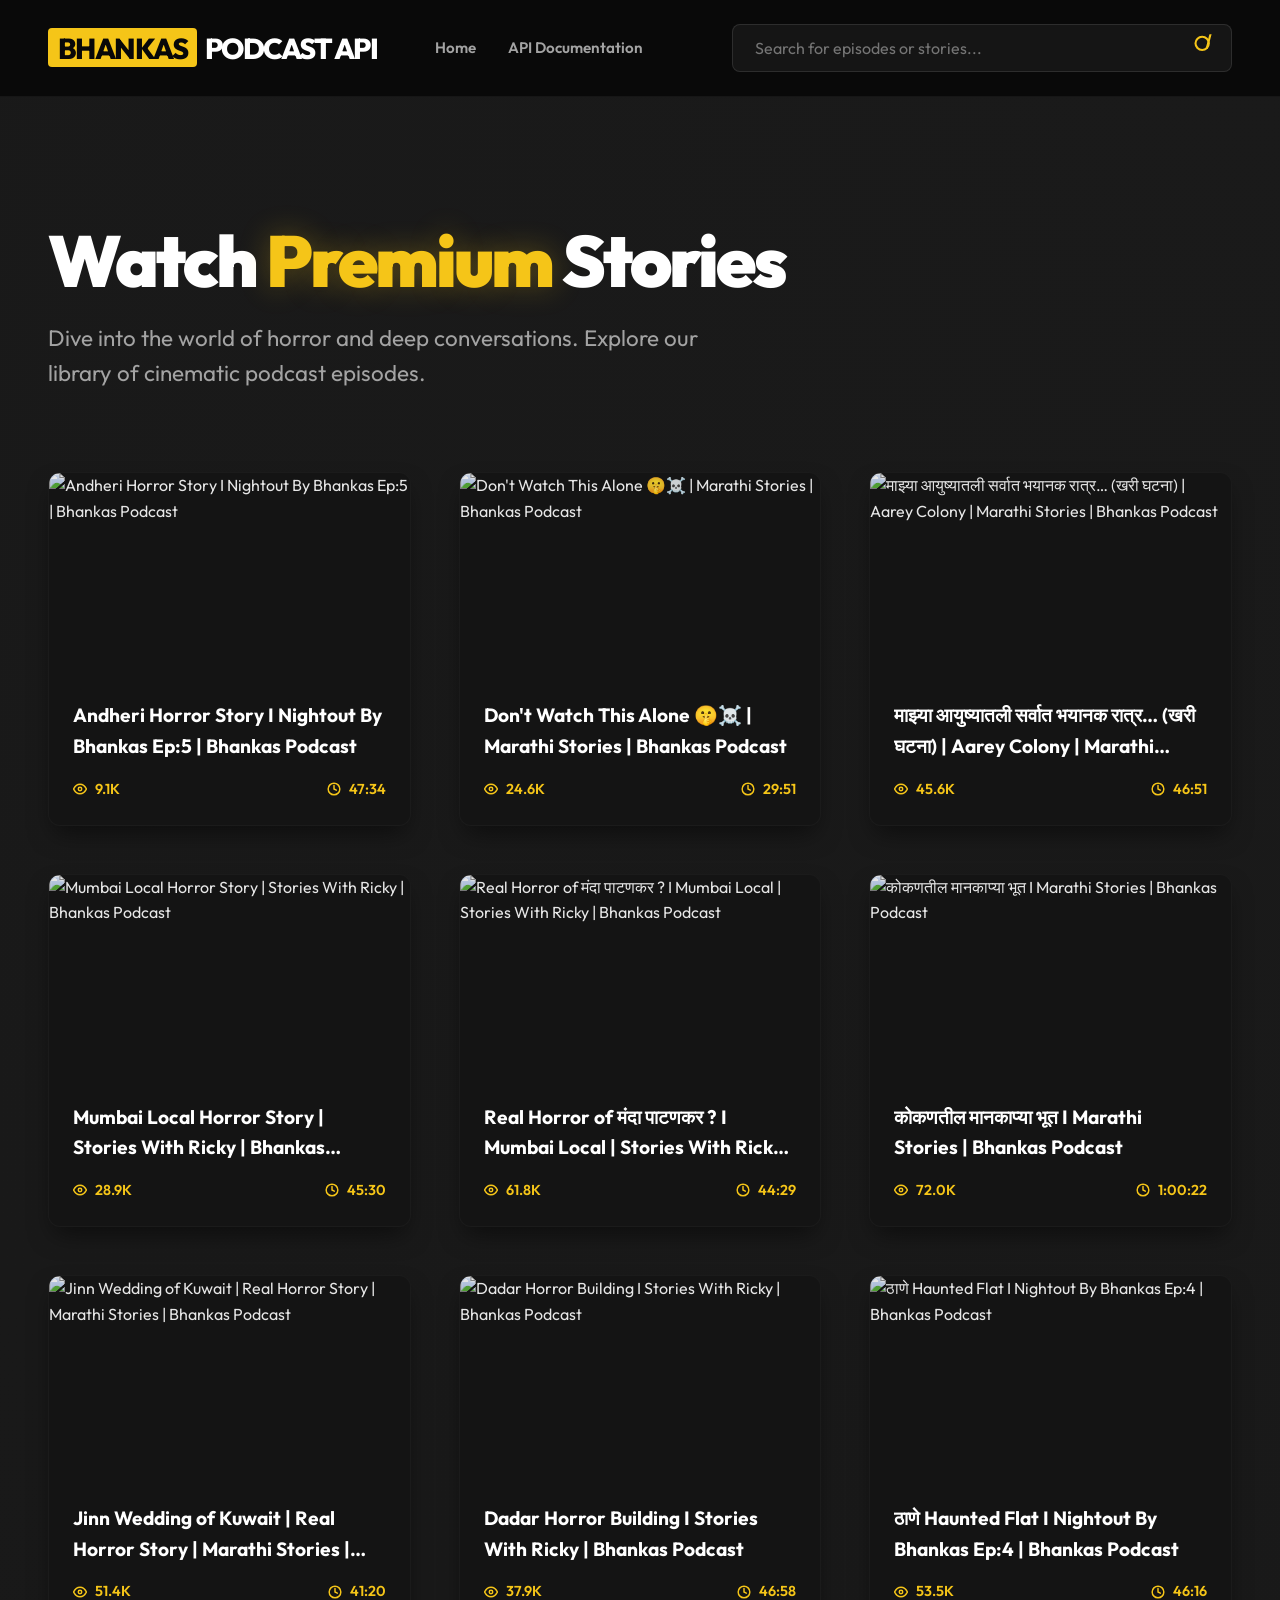
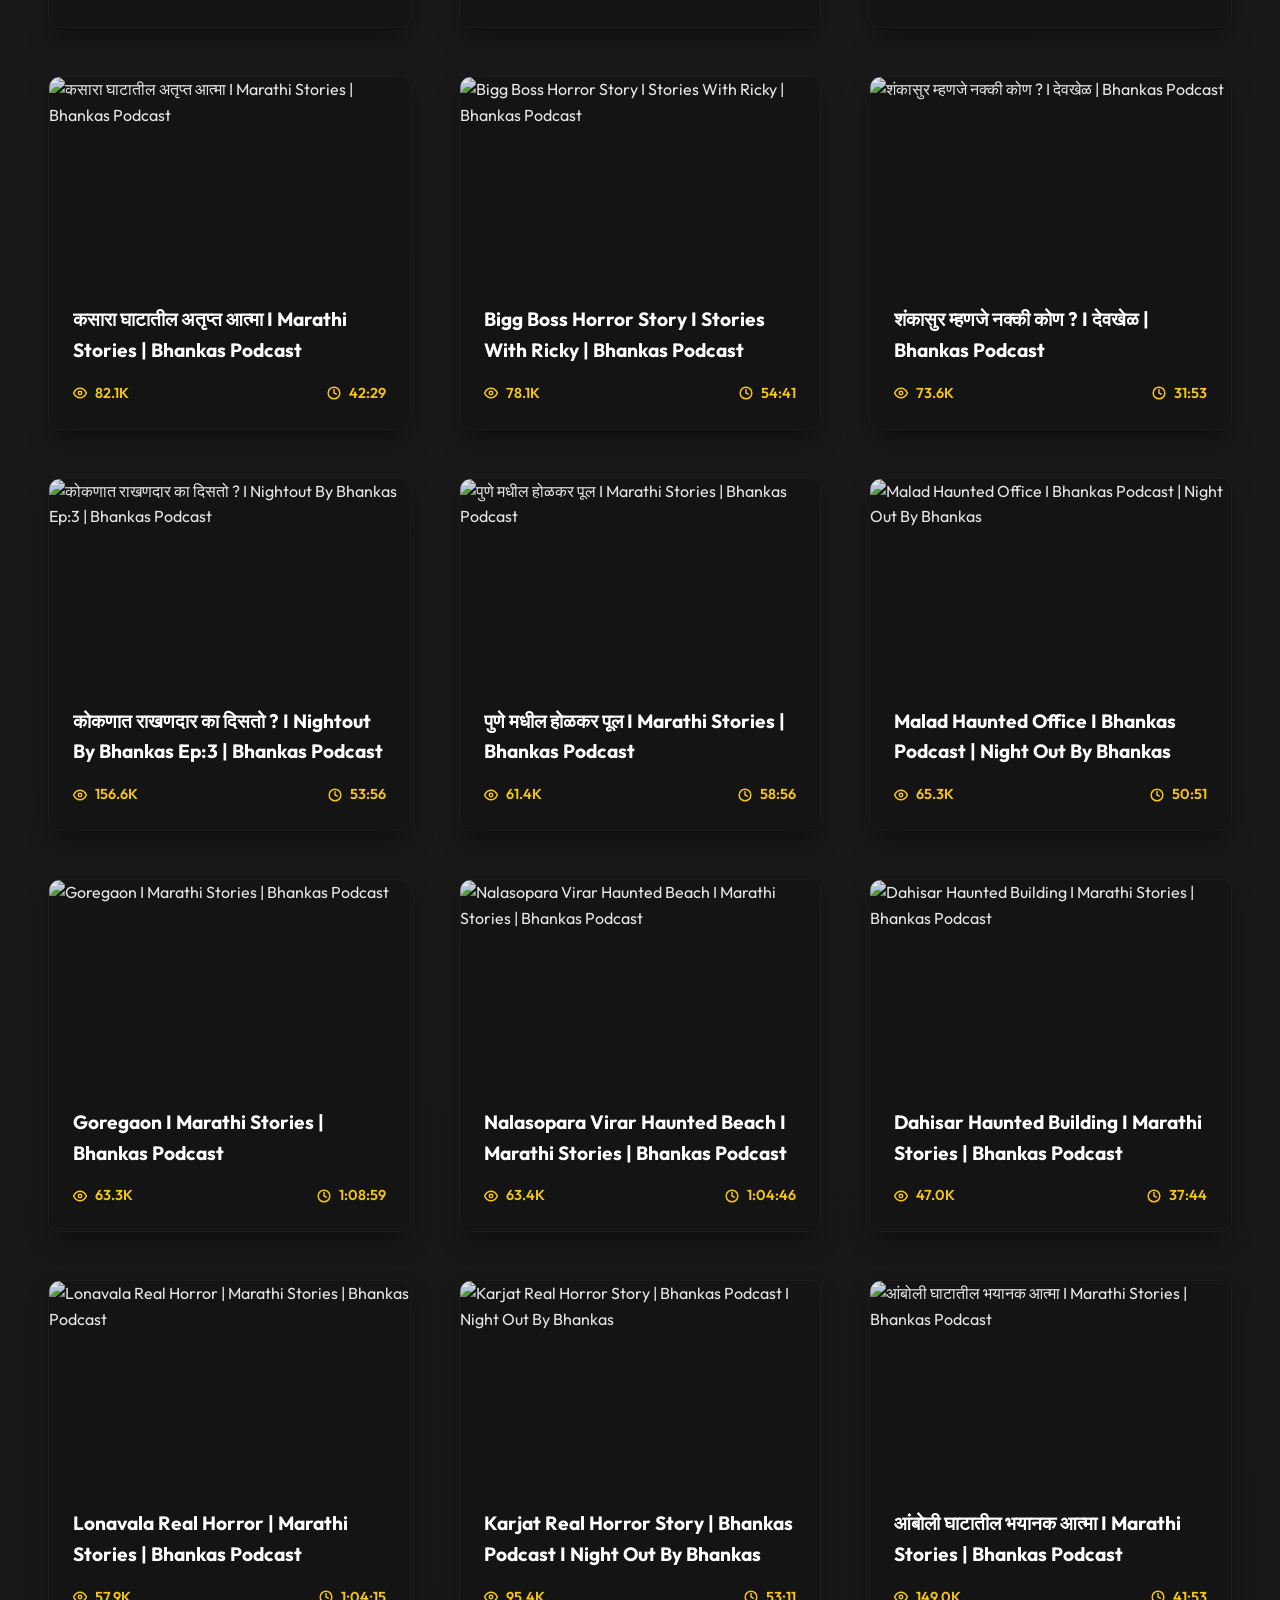
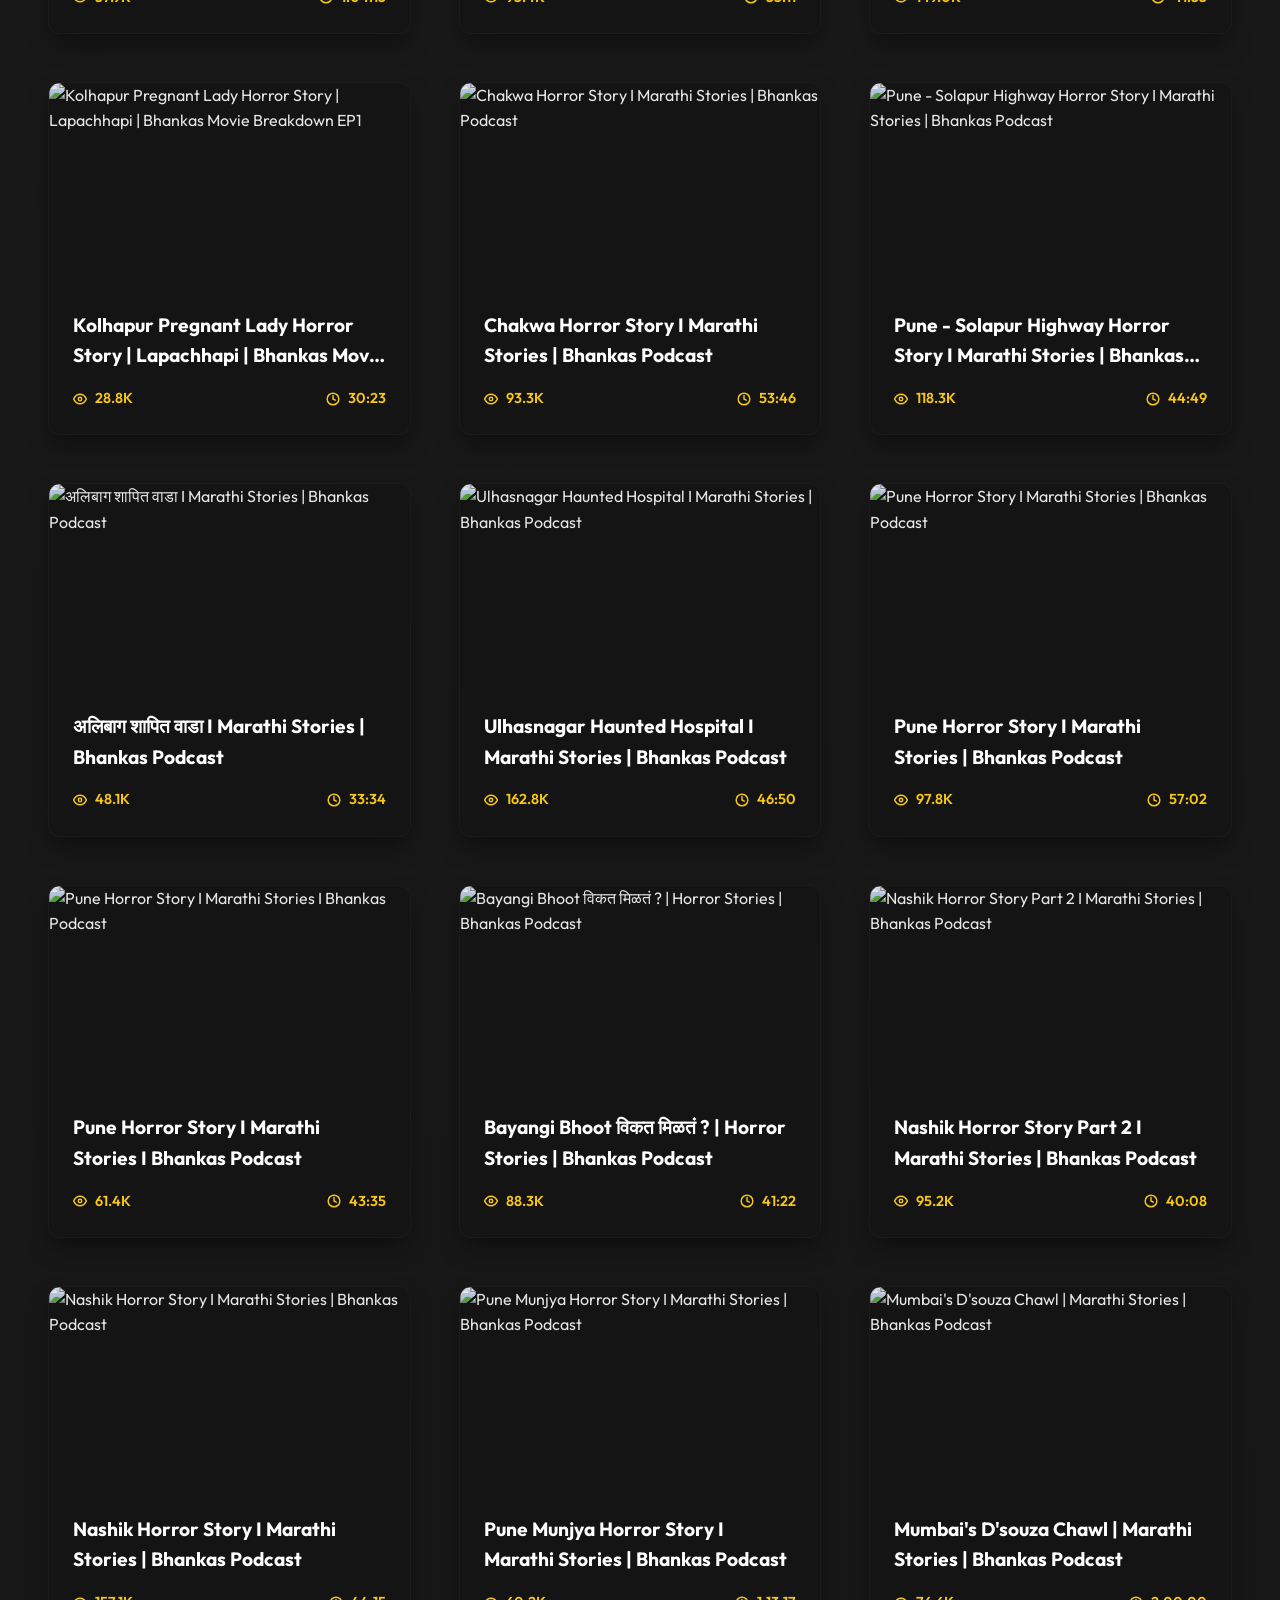
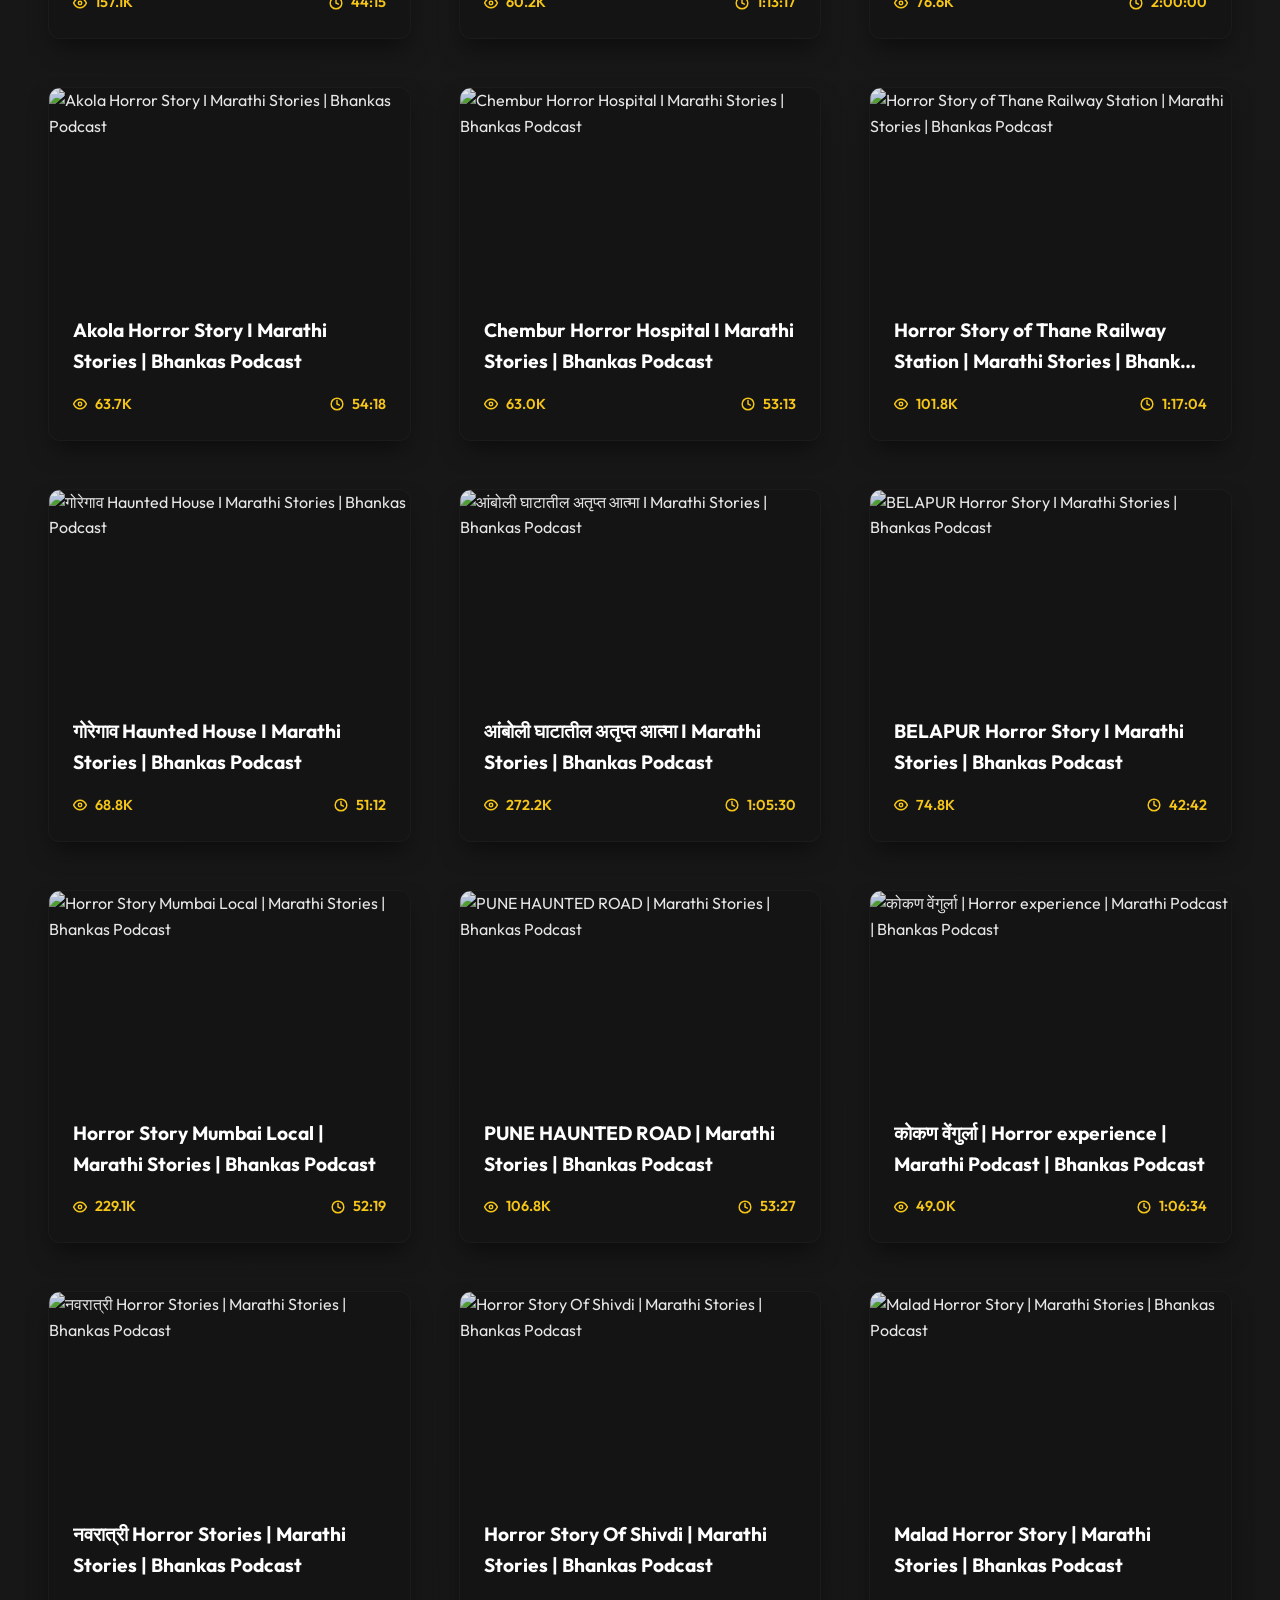
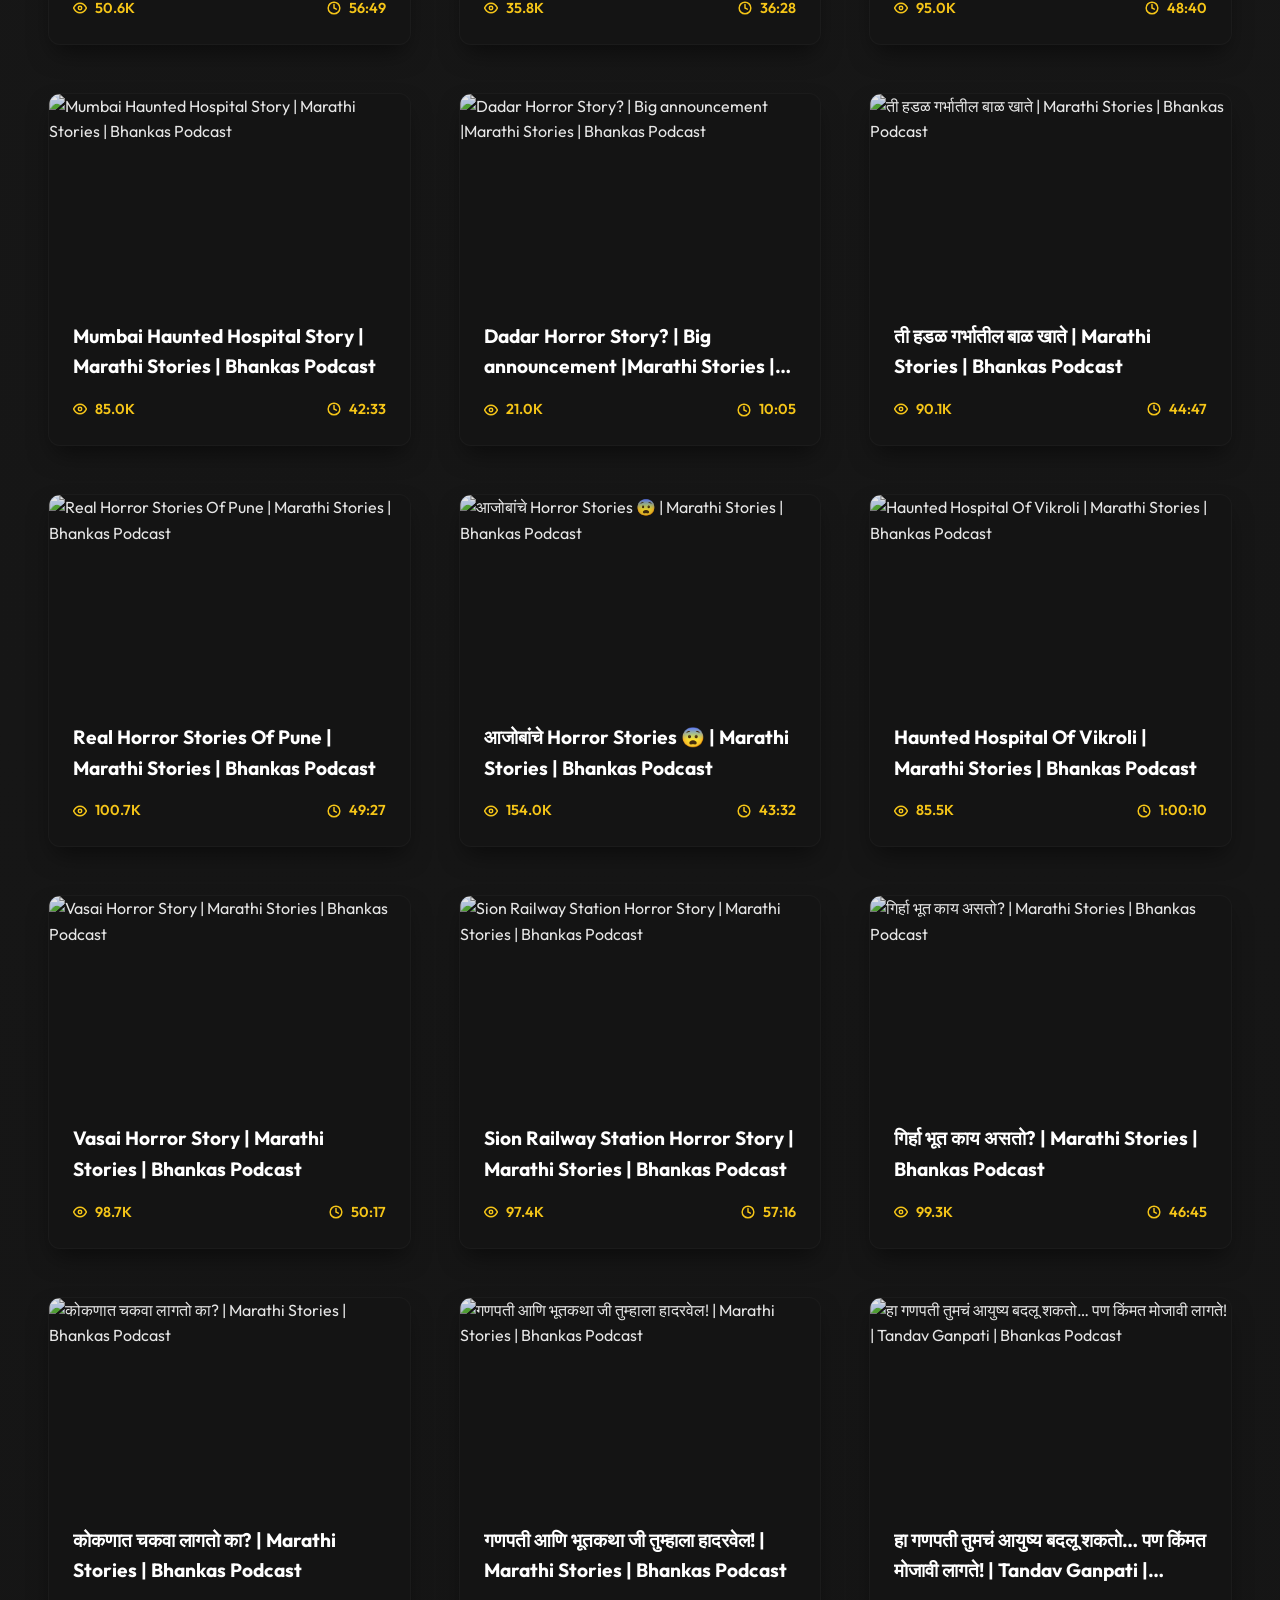
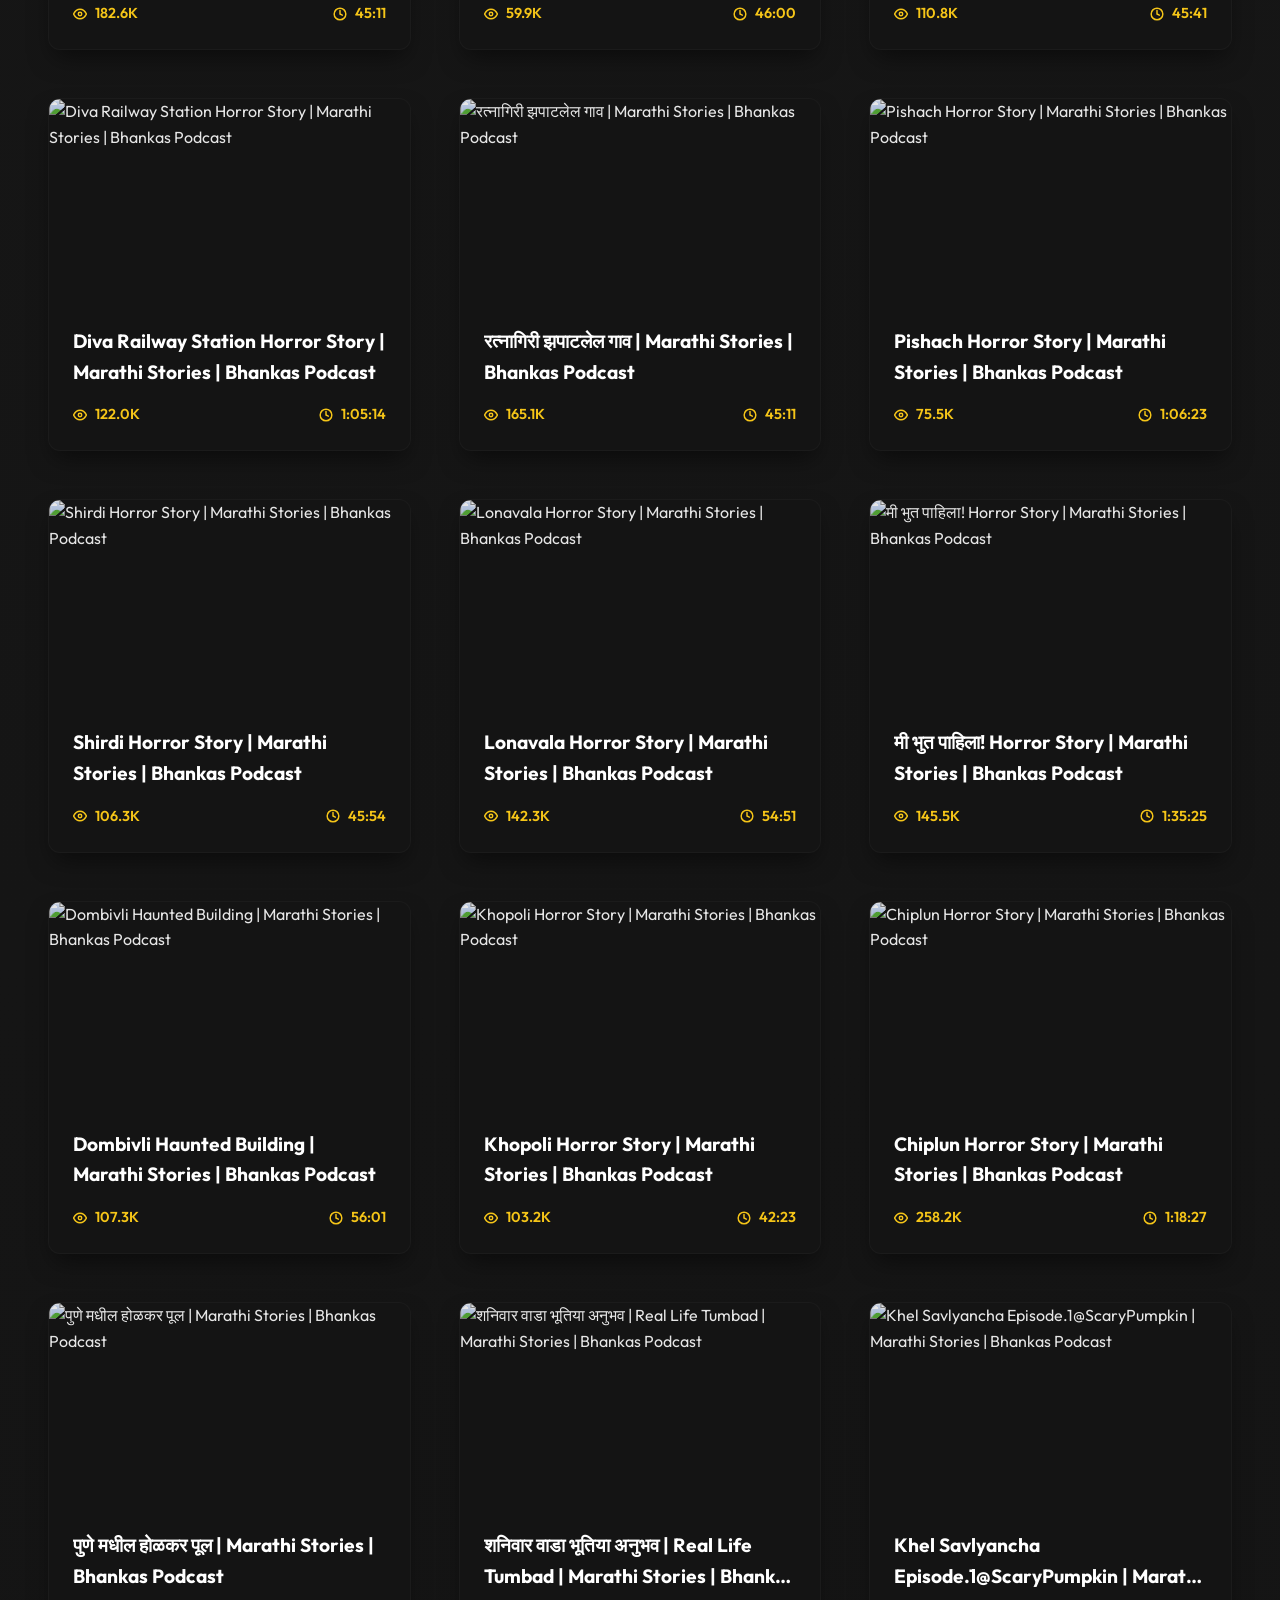
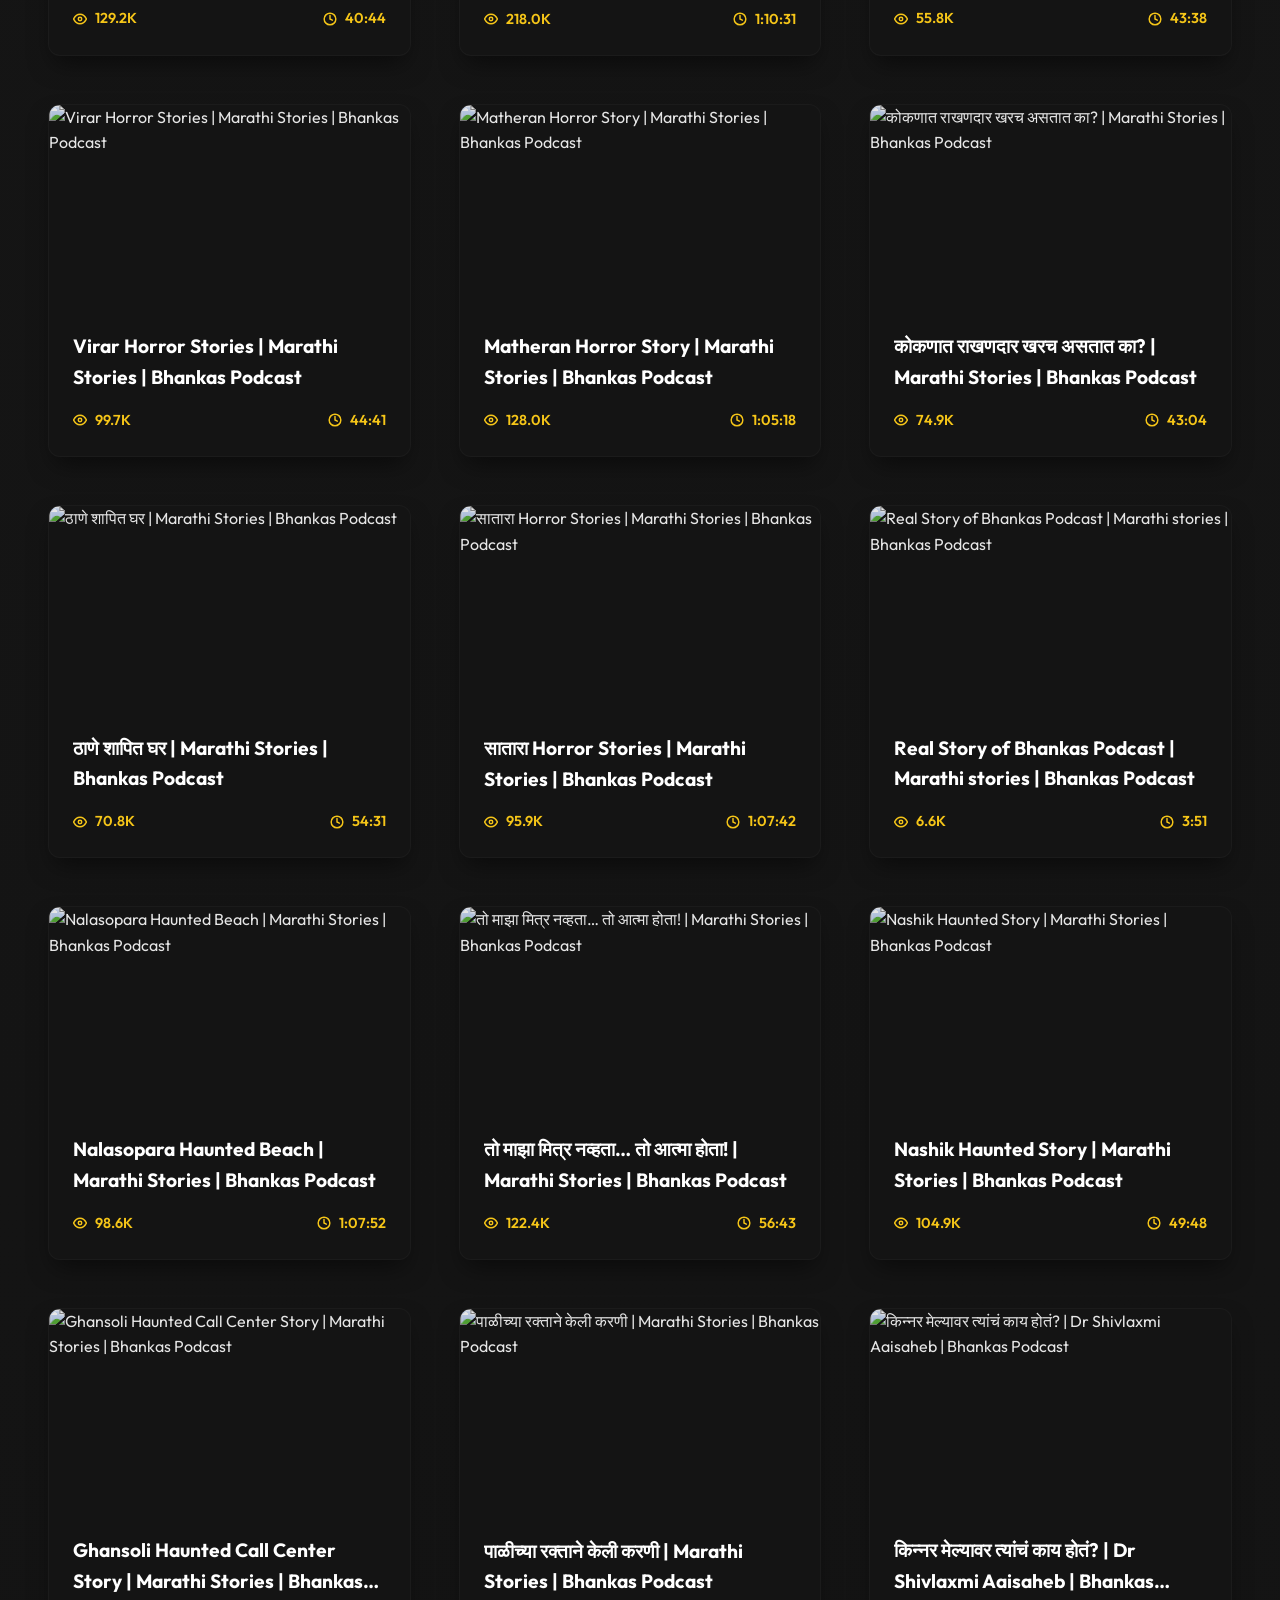
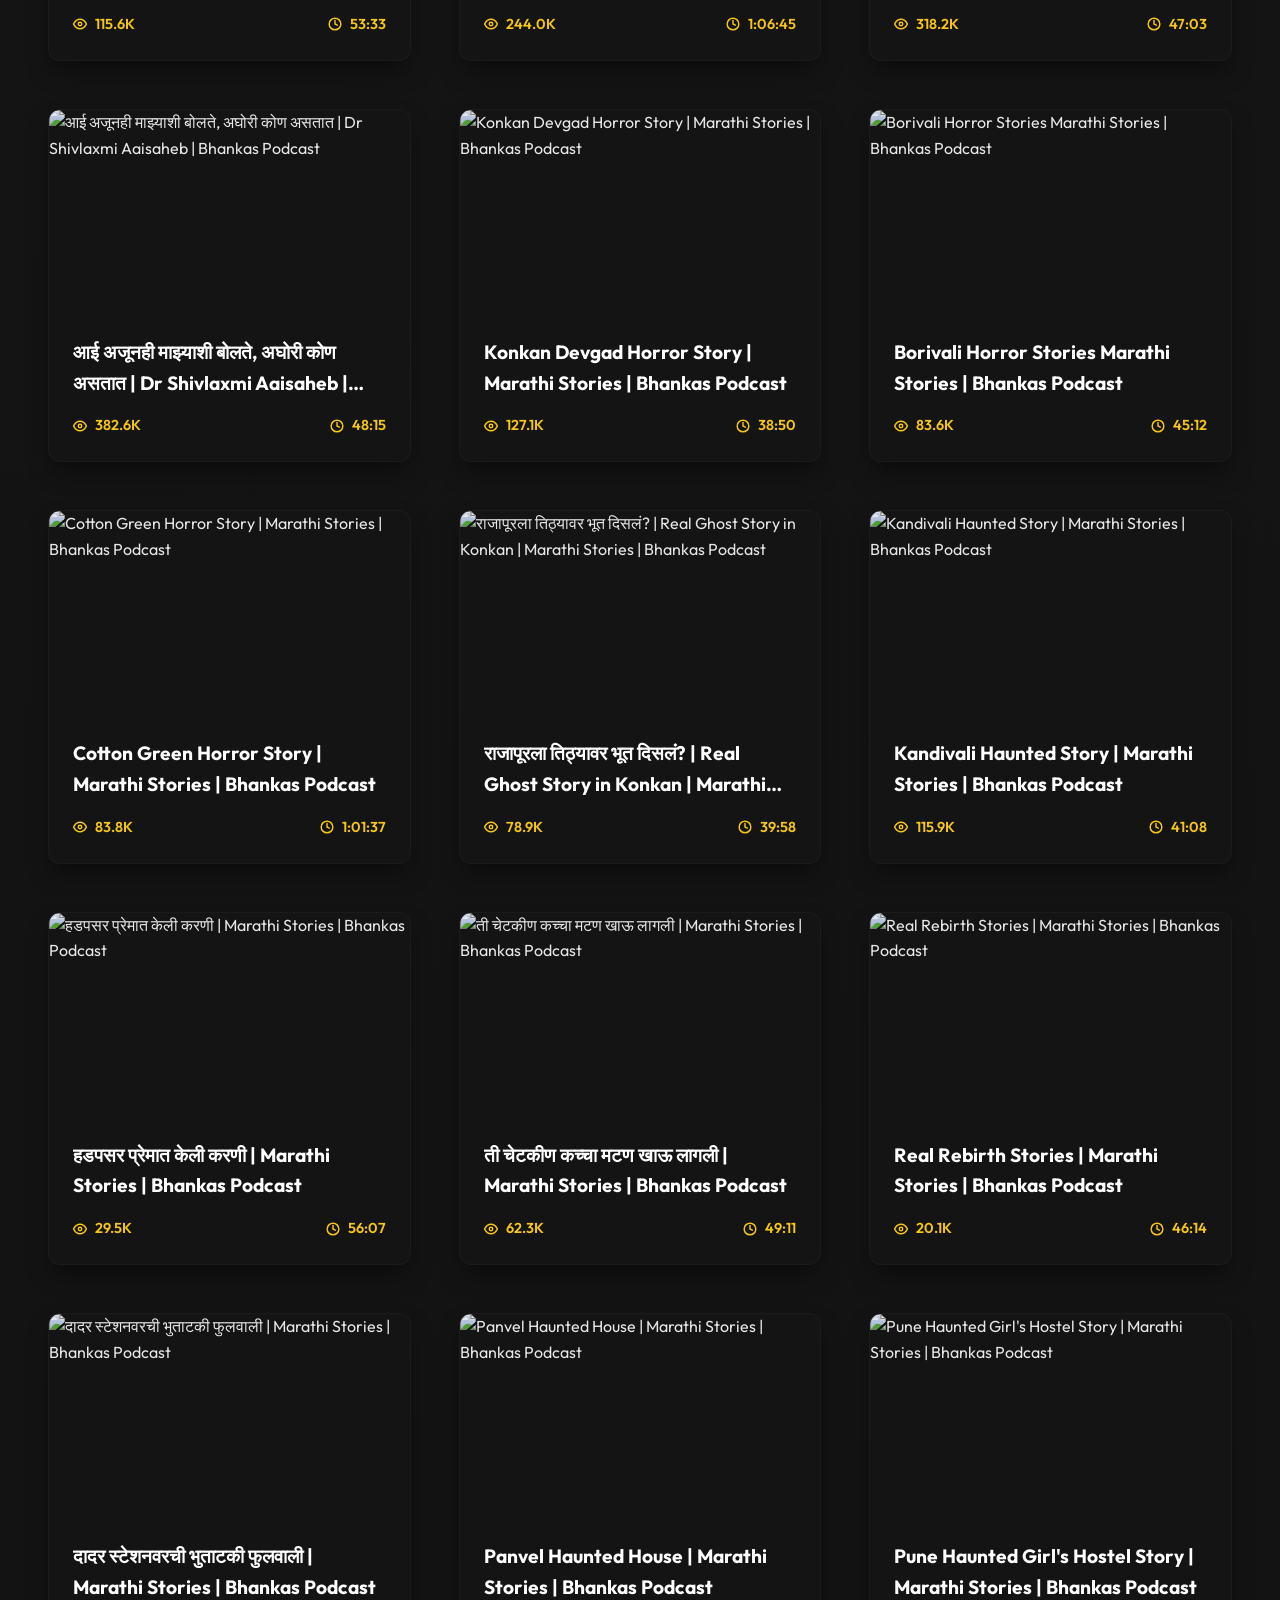
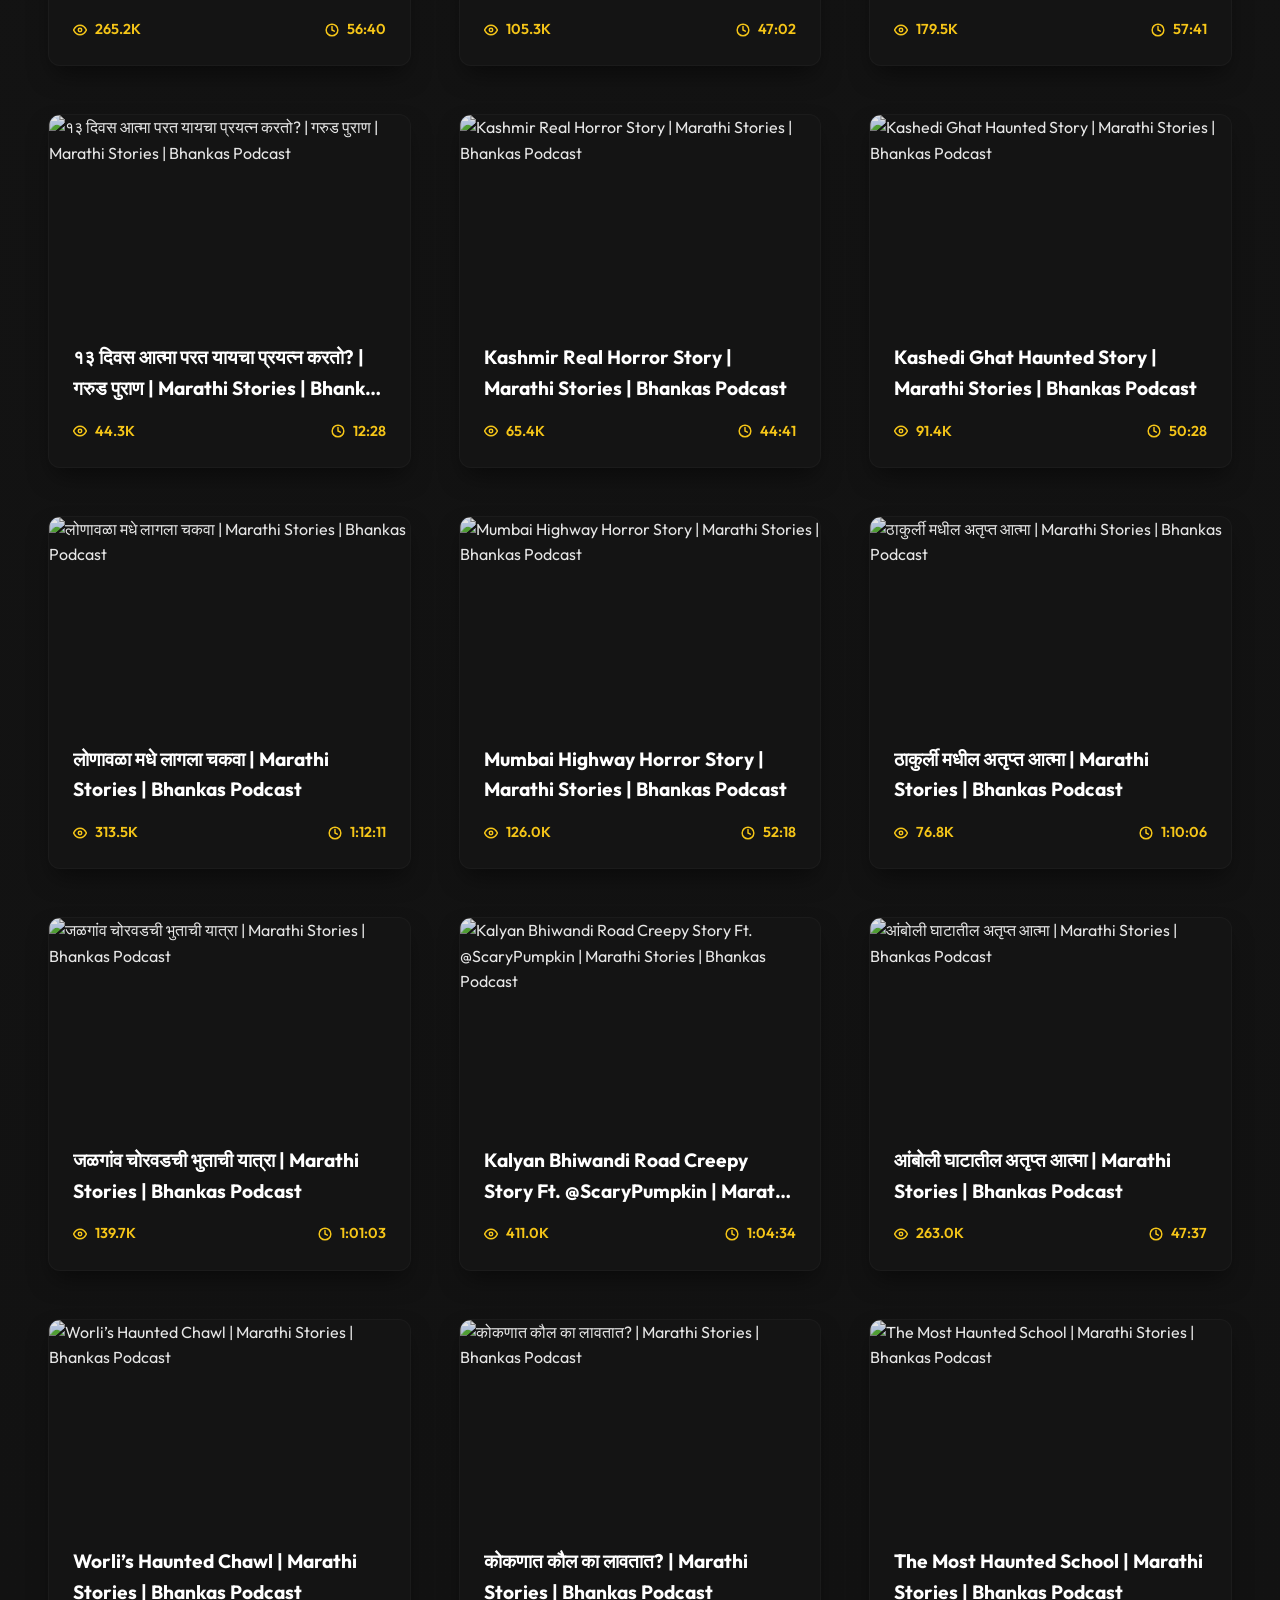
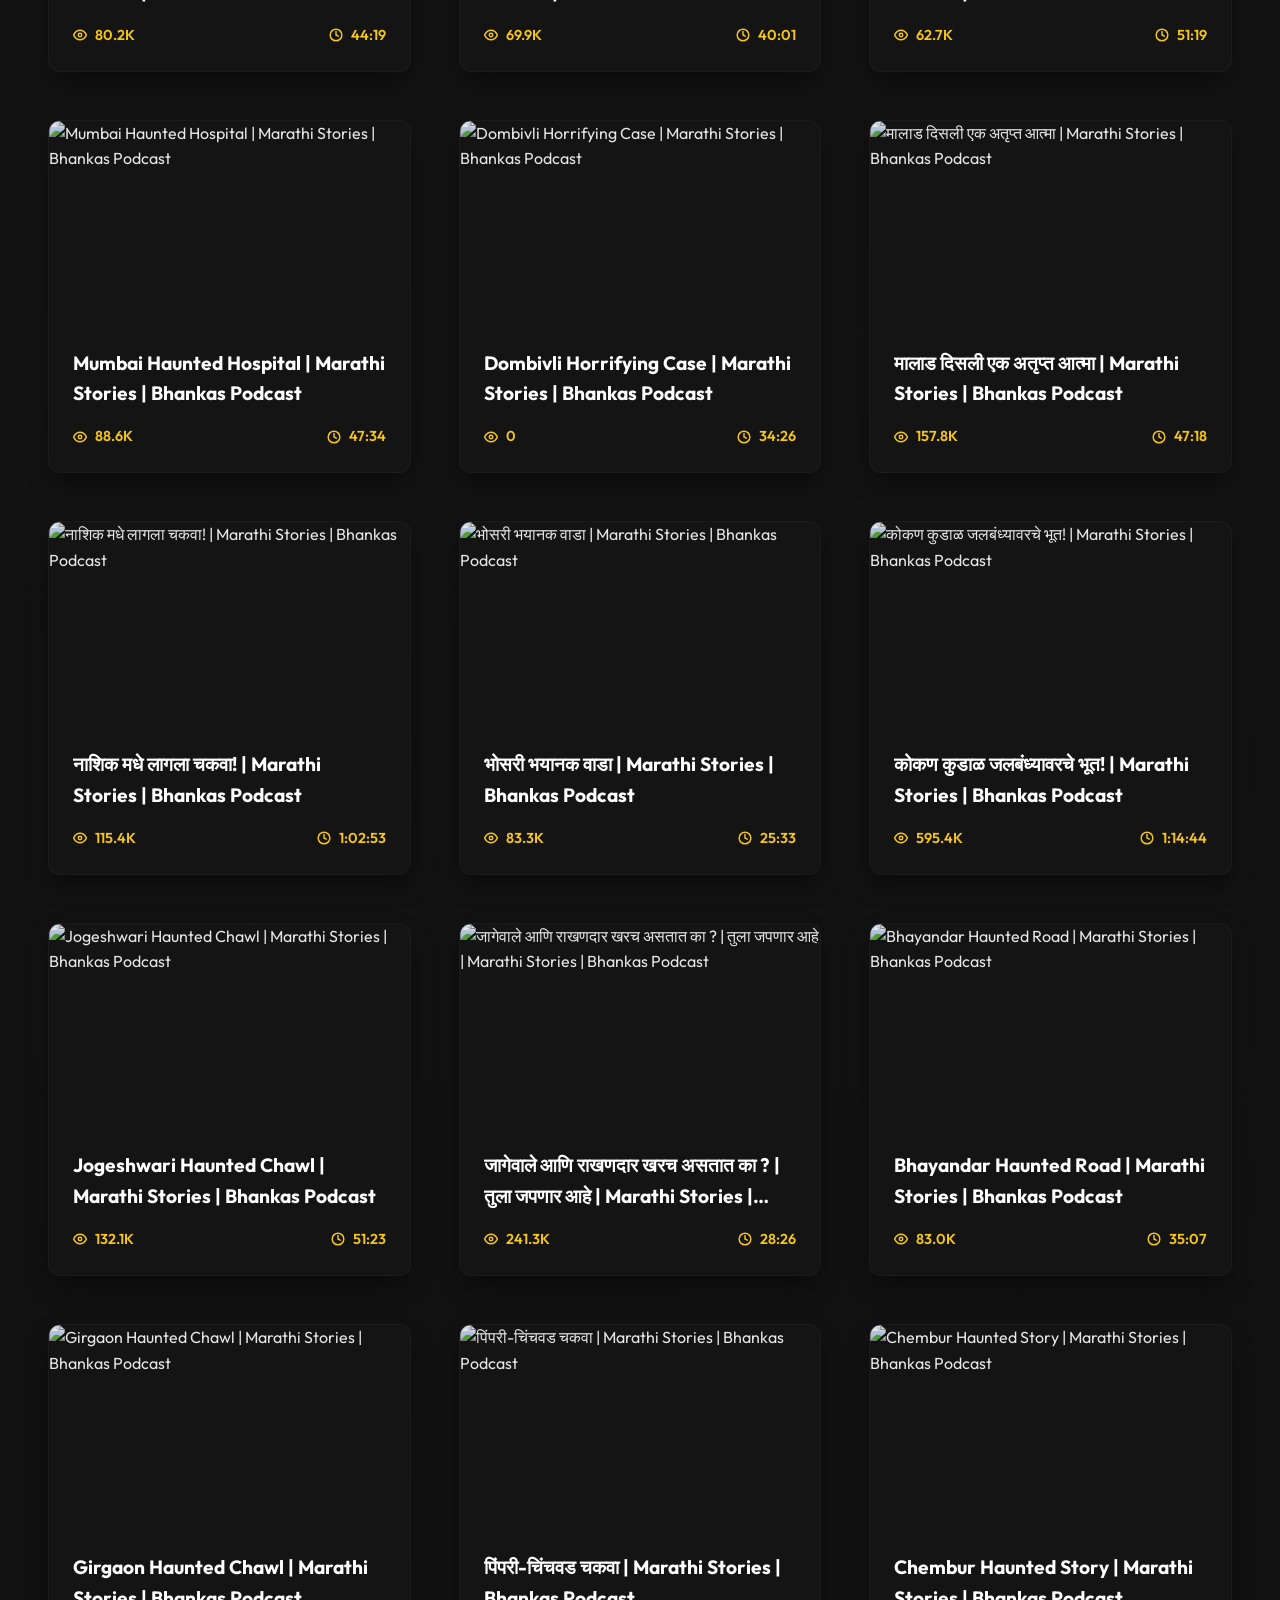
==== commit f32858fa: "feat: implement cinematic video player and premium UI/UX enhancements" ====
--- a/website/index.html
+++ b/website/index.html
@@ -14,7 +14,7 @@
     <header class="navbar">
         <div class="container">
             <div class="logo">
-                <span class="logo-accent">BHANKAS</span> CAST
+                <span class="logo-accent">BHANKAS</span> Podcast API
             </div>
             <nav class="nav-links">
                 <a href="index.html" class="nav-link">Home</a>
@@ -39,7 +39,10 @@
 
         <section class="video-feed">
             <div class="container" id="videoContainer">
-                <div class="loader">Loading Cinematic Experience...</div>
+                <div class="loader">
+                    <div class="loader-spinner"></div>
+                    <span>Initializing Cinematic Experience...</span>
+                </div>
             </div>
         </section>
     </main>
@@ -55,6 +58,28 @@
         </div>
     </footer>
 
+    <section class="video-player-modal" id="videoPlayerModal">
+        <div class="modal-backdrop"></div>
+        <div class="modal-content">
+            <button class="close-modal" id="closeModal">
+                <svg xmlns="http://www.w3.org/2000/svg" width="24" height="24" viewBox="0 0 24 24" fill="none" stroke="currentColor" stroke-width="2.5" stroke-linecap="round" stroke-linejoin="round"><line x1="18" y1="6" x2="6" y2="18"></line><line x1="6" y1="6" x2="18" y2="18"></line></svg>
+            </button>
+            <div class="player-container">
+                <div class="video-wrapper">
+                    <iframe id="youtubePlayer" src="" frameborder="0" allow="accelerometer; autoplay; clipboard-write; encrypted-media; gyroscope; picture-in-picture" allowfullscreen></iframe>
+                </div>
+                <div class="video-details">
+                    <h2 id="modalVideoTitle">Video Title</h2>
+                    <div class="video-meta">
+                        <span id="modalVideoViews">0 Views</span>
+                        <span id="modalVideoDuration">00:00</span>
+                    </div>
+                    <p id="modalVideoDescription">Video description goes here...</p>
+                </div>
+            </div>
+        </div>
+    </section>
+
     <script src="app.js"></script>
 </body>
 </html>
--- a/website/style.css
+++ b/website/style.css
@@ -127,6 +127,12 @@
     top: 50%;
     transform: translateY(-50%);
     color: var(--primary-yellow);
+    transition: var(--transition);
+}
+
+.search-bar input:focus + .search-icon {
+    transform: translateY(-50%) scale(1.1);
+    filter: drop-shadow(0 0 8px var(--primary-yellow));
 }
 
 /* Hero */
@@ -202,7 +208,43 @@
 }
 
 .video-card:hover .thumbnail-container img {
-    filter: brightness(1.1);
+    filter: brightness(0.6) scale(1.1);
+}
+
+.play-overlay {
+    position: absolute;
+    top: 0;
+    left: 0;
+    width: 100%;
+    height: 100%;
+    display: flex;
+    align-items: center;
+    justify-content: center;
+    opacity: 0;
+    transition: var(--transition);
+    z-index: 2;
+}
+
+.video-card:hover .play-overlay {
+    opacity: 1;
+}
+
+.play-btn-circle {
+    width: 60px;
+    height: 60px;
+    background: var(--primary-yellow);
+    border-radius: 50%;
+    display: flex;
+    align-items: center;
+    justify-content: center;
+    color: var(--bg-black);
+    box-shadow: 0 0 30px rgba(245, 197, 24, 0.4);
+    transform: scale(0.8);
+    transition: var(--transition);
+}
+
+.video-card:hover .play-btn-circle {
+    transform: scale(1);
 }
 
 .video-info {
@@ -390,11 +432,36 @@
 
 /* Loader */
 .loader {
+    display: flex;
+    flex-direction: column;
+    align-items: center;
+    justify-content: center;
+    padding: 6rem;
+    gap: 1.5rem;
+}
+
+.loader-spinner {
+    width: 48px;
+    height: 48px;
+    border: 3px solid rgba(245, 197, 24, 0.1);
+    border-top-color: var(--primary-yellow);
+    border-radius: 50%;
+    animation: spin 1s linear infinite;
+}
+
+@keyframes spin {
+    to { transform: rotate(360deg); }
+}
+
+.error-state {
     text-align: center;
     padding: 6rem;
-    font-size: 1.5rem;
-    color: var(--primary-yellow);
-    font-weight: 700;
+    color: var(--text-muted);
+}
+
+.error-state svg {
+    margin-bottom: 1rem;
+    opacity: 0.5;
 }
 
 /* Responsive */
@@ -406,3 +473,139 @@
         font-size: 3rem;
     }
 }
+/* Video Player Modal */
+.video-player-modal {
+    position: fixed;
+    top: 0;
+    left: 0;
+    width: 100%;
+    height: 100%;
+    z-index: 2000;
+    display: none;
+    align-items: center;
+    justify-content: center;
+    padding: 2rem;
+}
+
+.video-player-modal.active {
+    display: flex;
+}
+
+.modal-backdrop {
+    position: absolute;
+    top: 0;
+    left: 0;
+    width: 100%;
+    height: 100%;
+    background: rgba(0, 0, 0, 0.95);
+    backdrop-filter: blur(10px);
+}
+
+.modal-content {
+    position: relative;
+    width: 100%;
+    max-width: 1000px;
+    background: var(--bg-card);
+    border-radius: 20px;
+    overflow: hidden;
+    box-shadow: 0 25px 50px -12px rgba(0, 0, 0, 0.5);
+    border: 1px solid rgba(255, 255, 255, 0.1);
+    animation: modalAppear 0.5s cubic-bezier(0.16, 1, 0.3, 1);
+}
+
+@keyframes modalAppear {
+    from { opacity: 0; transform: translateY(20px) scale(0.95); }
+    to { opacity: 1; transform: translateY(0) scale(1); }
+}
+
+.close-modal {
+    position: absolute;
+    top: 1.5rem;
+    right: 1.5rem;
+    background: rgba(245, 197, 24, 0.1);
+    border: none;
+    color: var(--primary-yellow);
+    width: 40px;
+    height: 40px;
+    border-radius: 50%;
+    cursor: pointer;
+    display: flex;
+    align-items: center;
+    justify-content: center;
+    z-index: 10;
+    transition: var(--transition);
+}
+
+.close-modal:hover {
+    background: var(--primary-yellow);
+    color: var(--bg-black);
+    transform: rotate(90deg);
+}
+
+.video-wrapper {
+    width: 100%;
+    padding-top: 56.25%; /* 16:9 */
+    position: relative;
+    background: #000;
+}
+
+.video-wrapper iframe {
+    position: absolute;
+    top: 0;
+    left: 0;
+    width: 100%;
+    height: 100%;
+}
+
+.video-details {
+    padding: 2.5rem;
+}
+
+.video-details h2 {
+    font-size: 1.8rem;
+    font-weight: 800;
+    margin-bottom: 1rem;
+    color: var(--primary-yellow);
+    letter-spacing: -0.5px;
+}
+
+.video-details .video-meta {
+    margin-bottom: 1.5rem;
+    font-size: 1rem;
+}
+
+.video-details p {
+    color: var(--text-muted);
+    font-size: 1.1rem;
+    line-height: 1.8;
+    max-height: 150px;
+    overflow-y: auto;
+    padding-right: 1rem;
+}
+
+/* Scrollbar for description */
+.video-details p::-webkit-scrollbar {
+    width: 4px;
+}
+
+.video-details p::-webkit-scrollbar-thumb {
+    background: rgba(255, 255, 255, 0.1);
+    border-radius: 10px;
+}
+
+@media (max-width: 768px) {
+    .video-player-modal {
+        padding: 0;
+    }
+    .modal-content {
+        height: 100%;
+        border-radius: 0;
+        max-width: none;
+    }
+    .video-details {
+        padding: 1.5rem;
+    }
+    .video-details h2 {
+        font-size: 1.4rem;
+    }
+}
